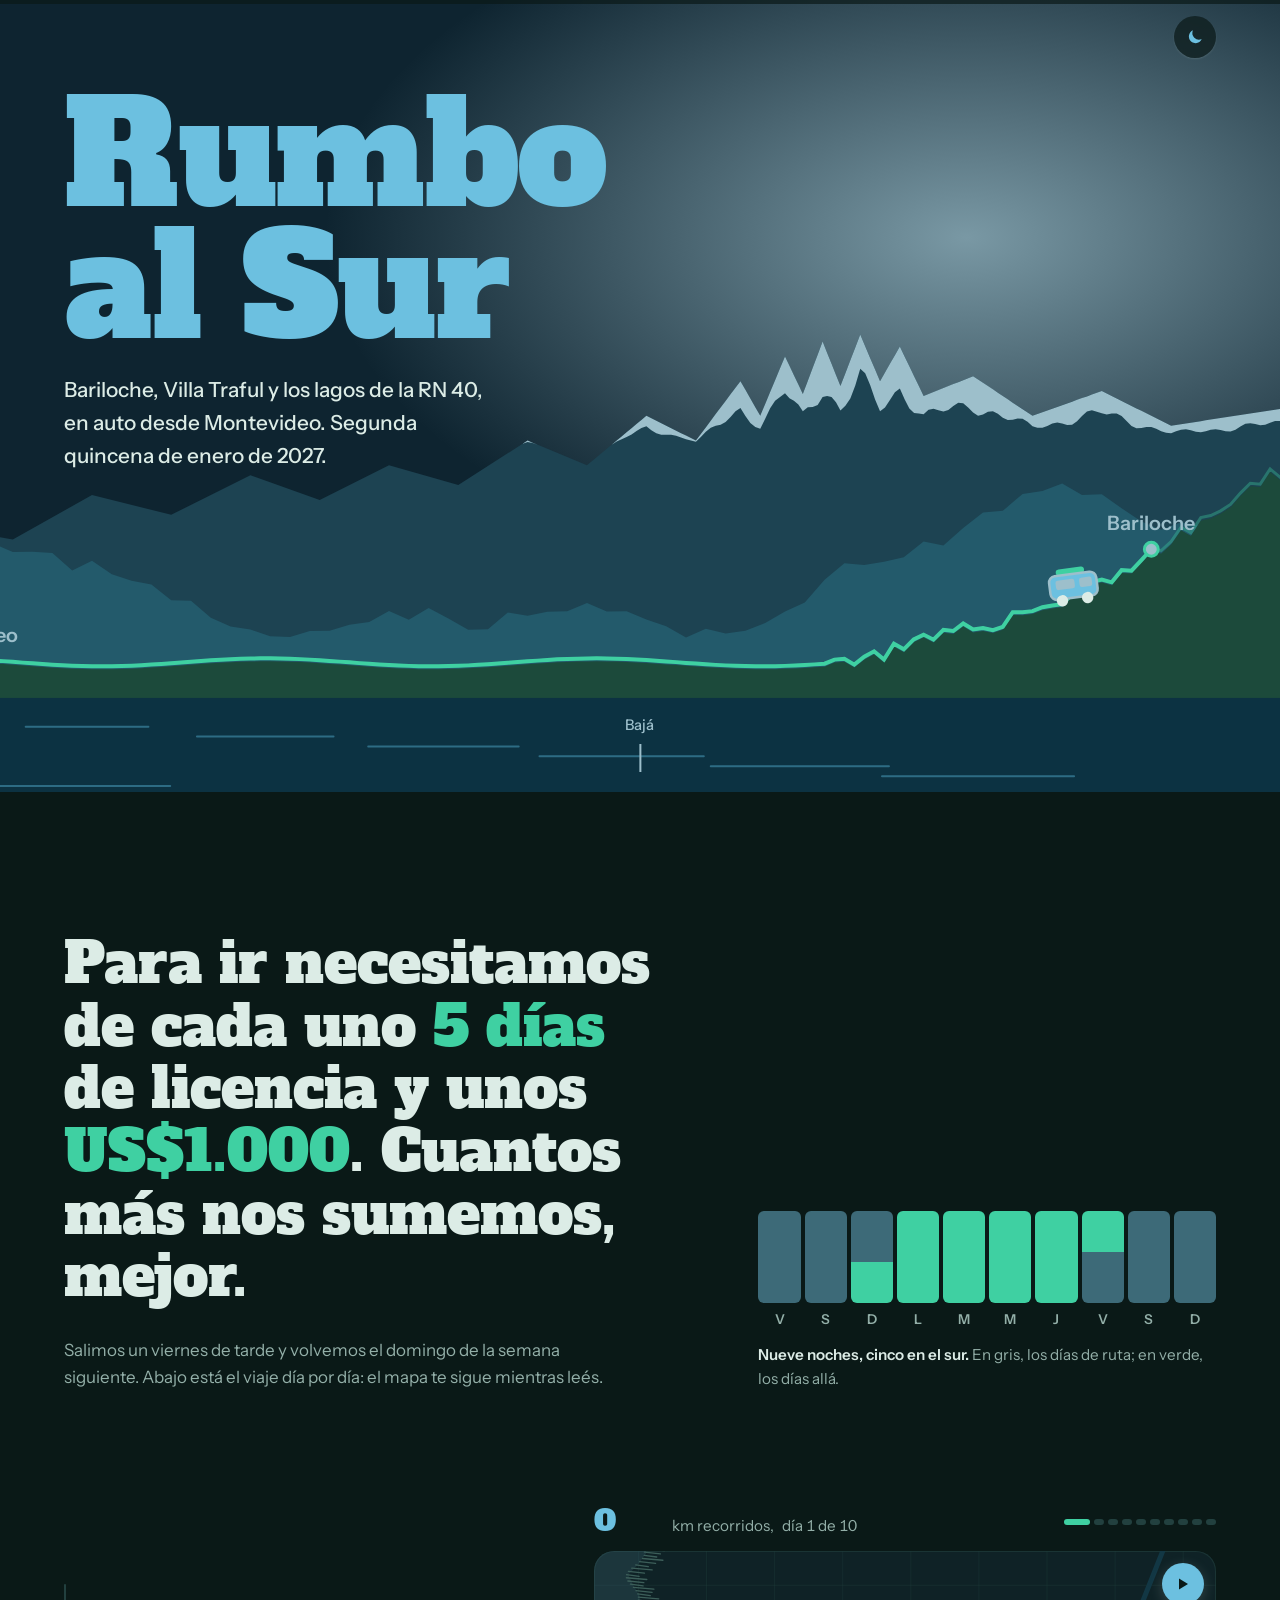
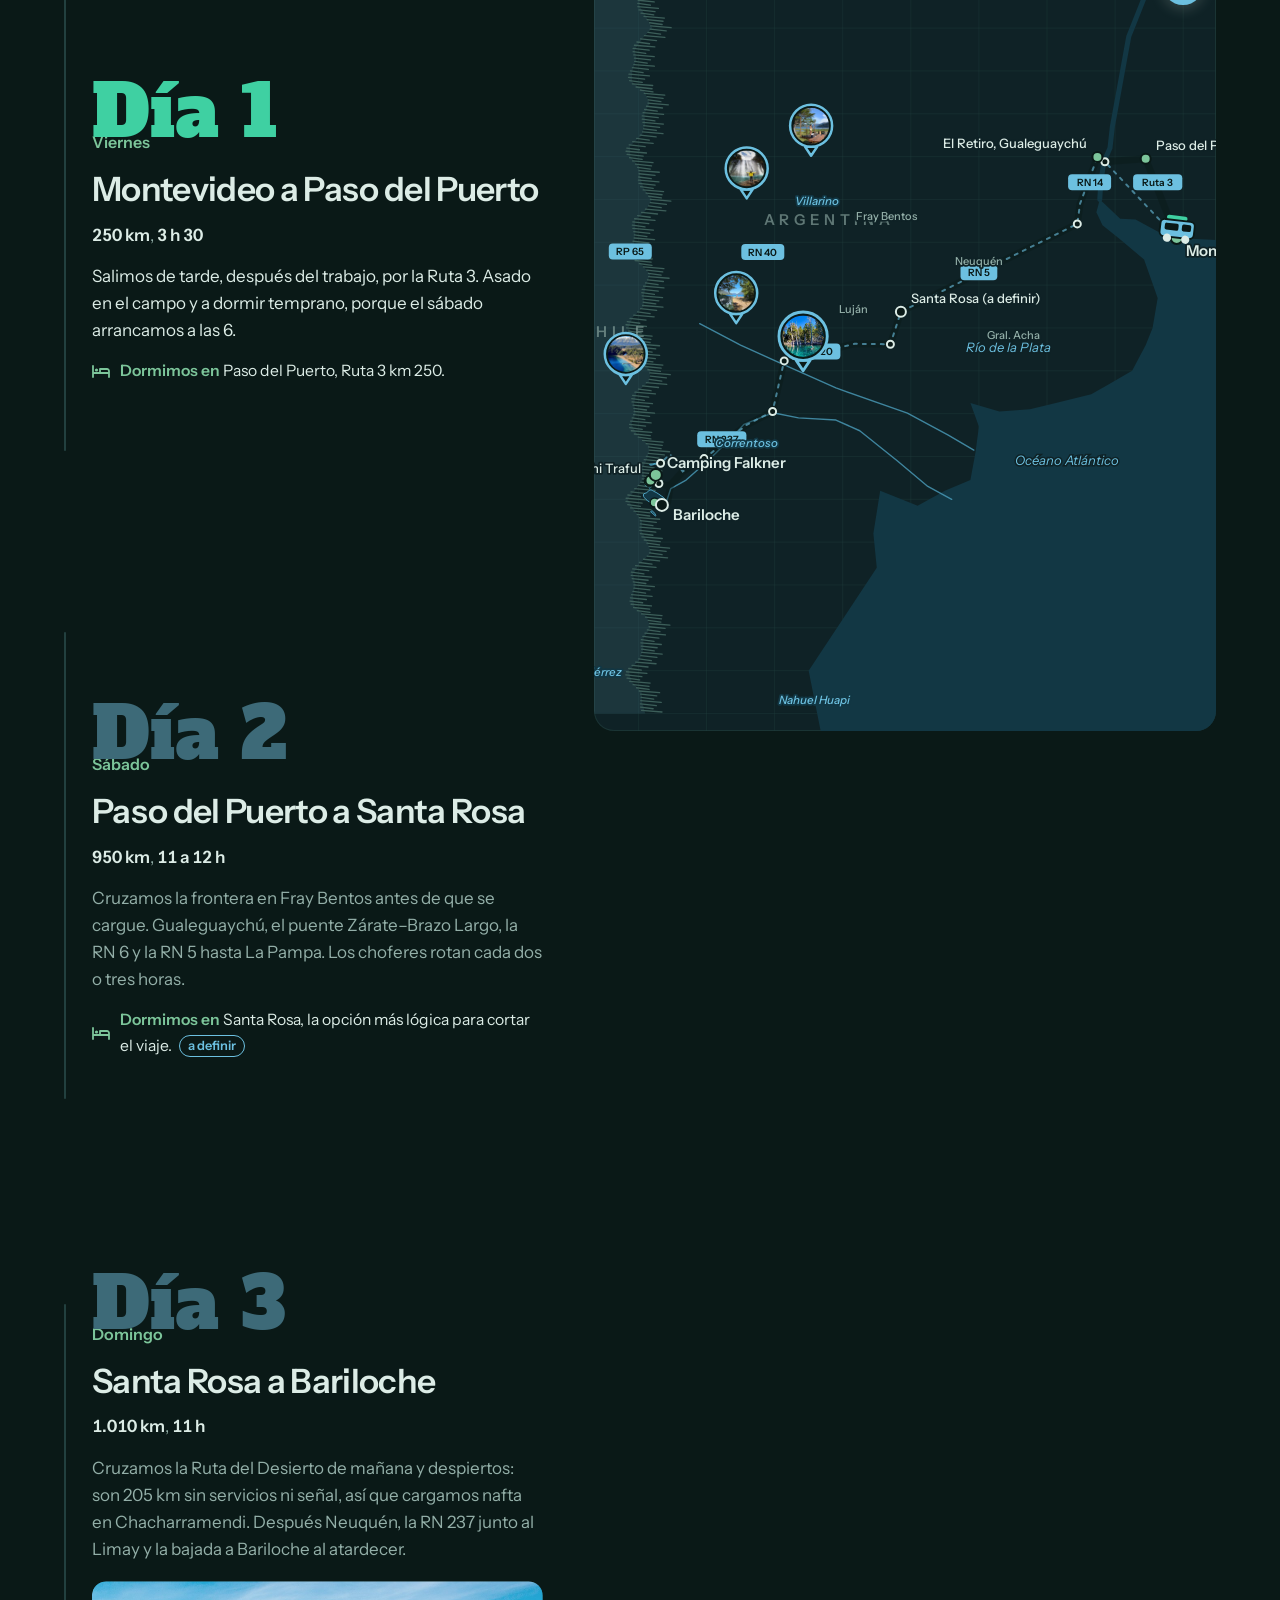
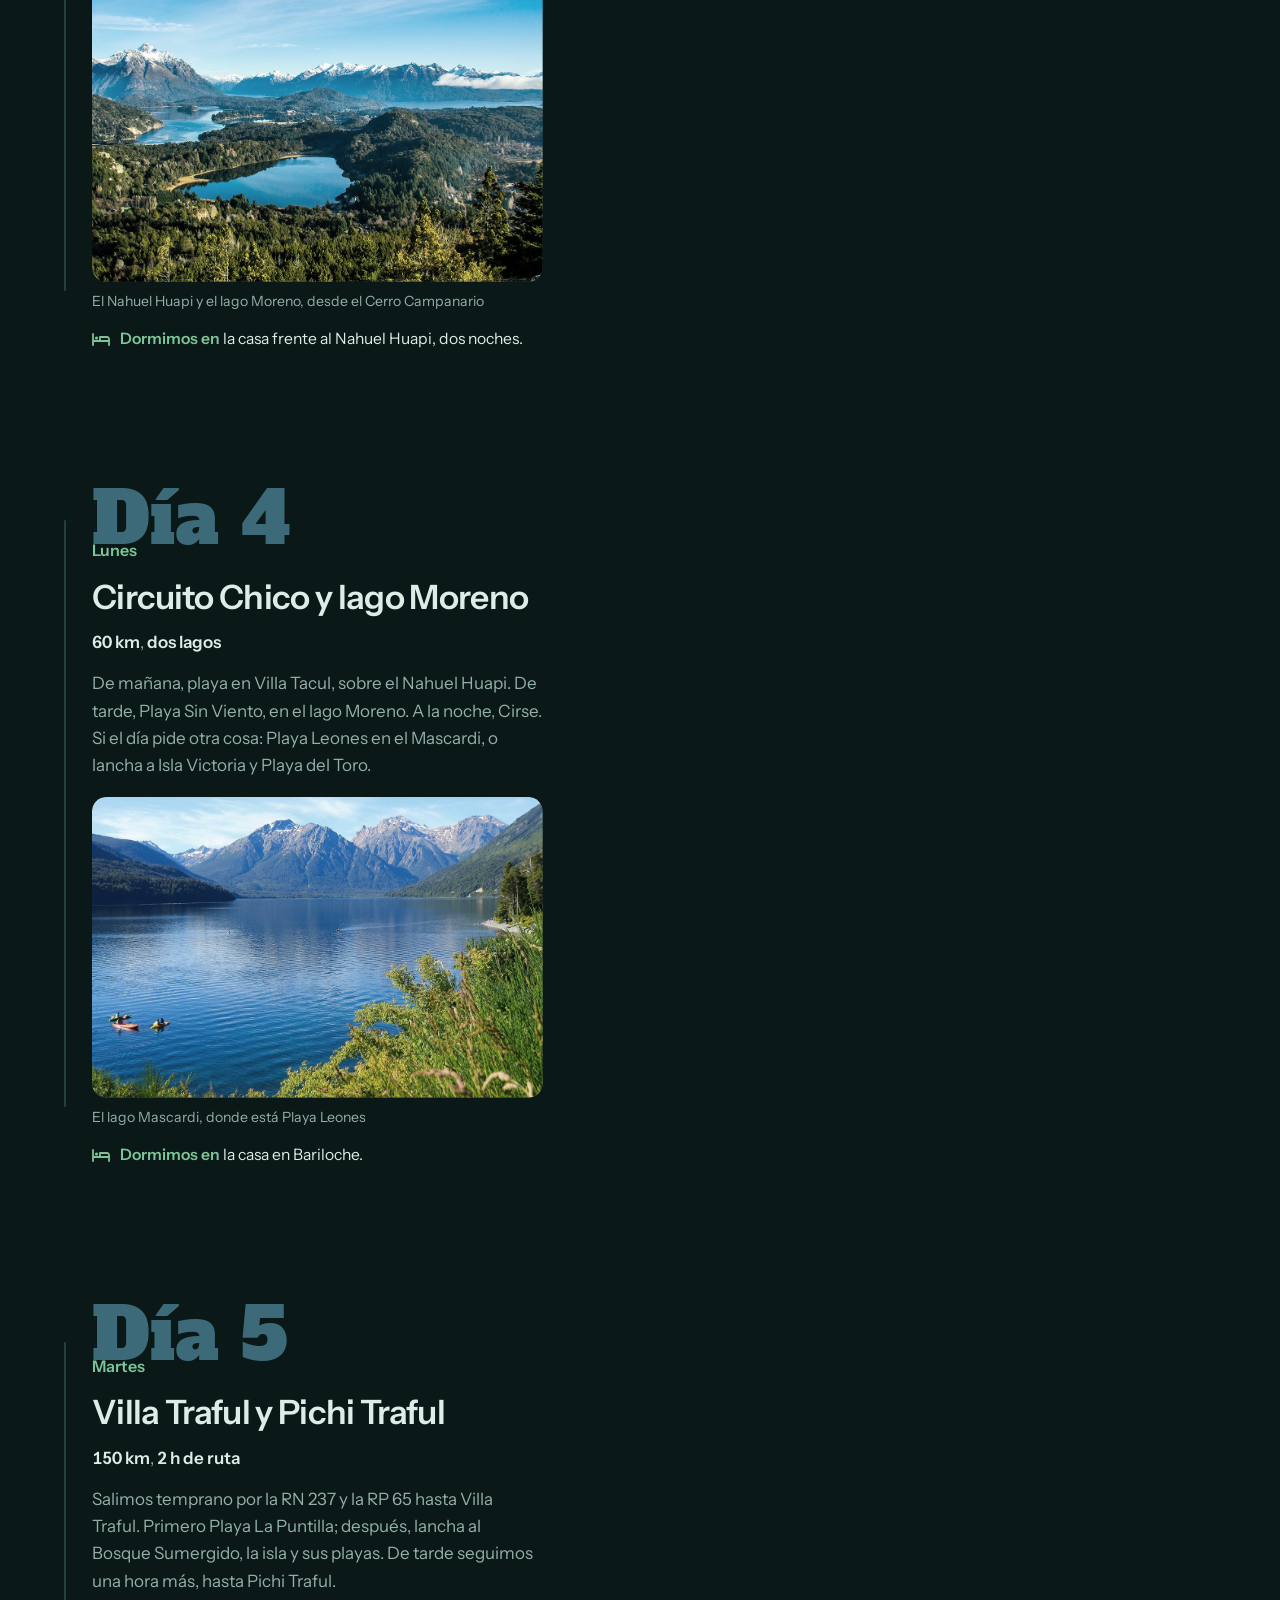
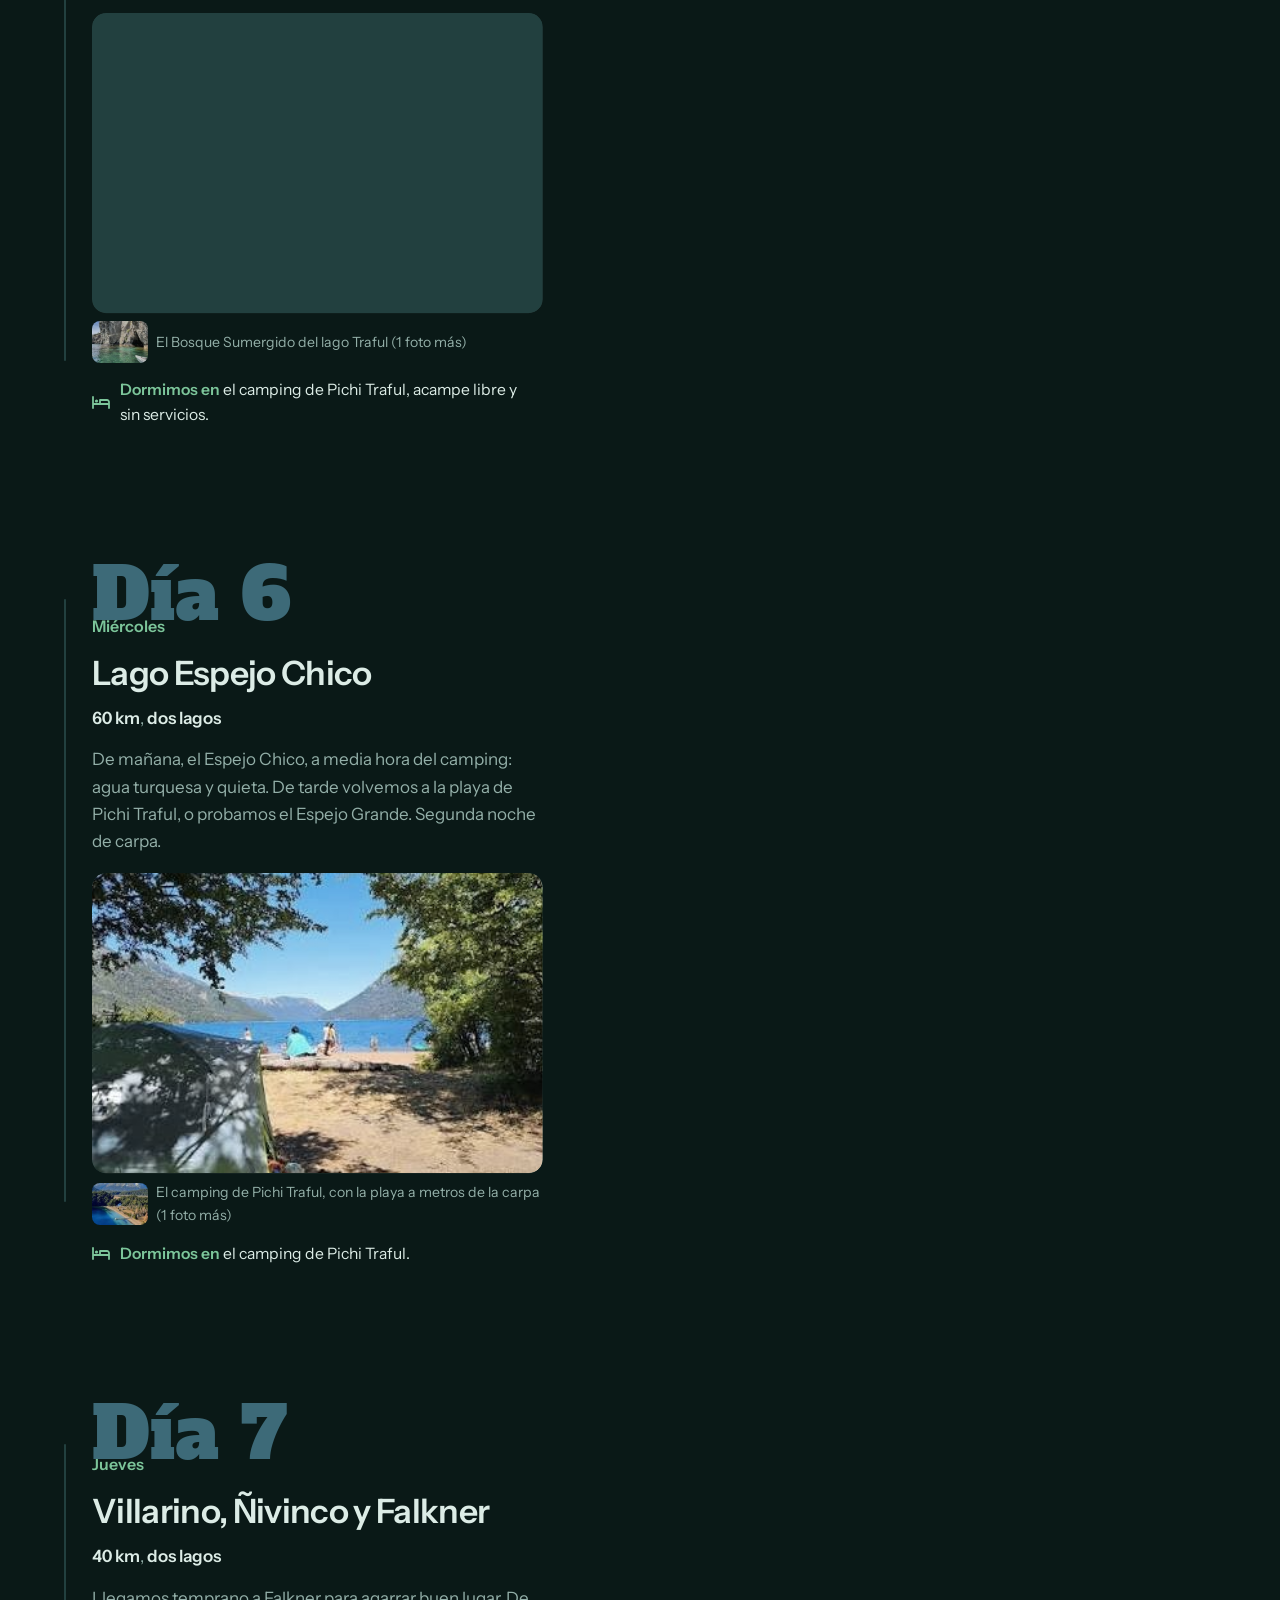
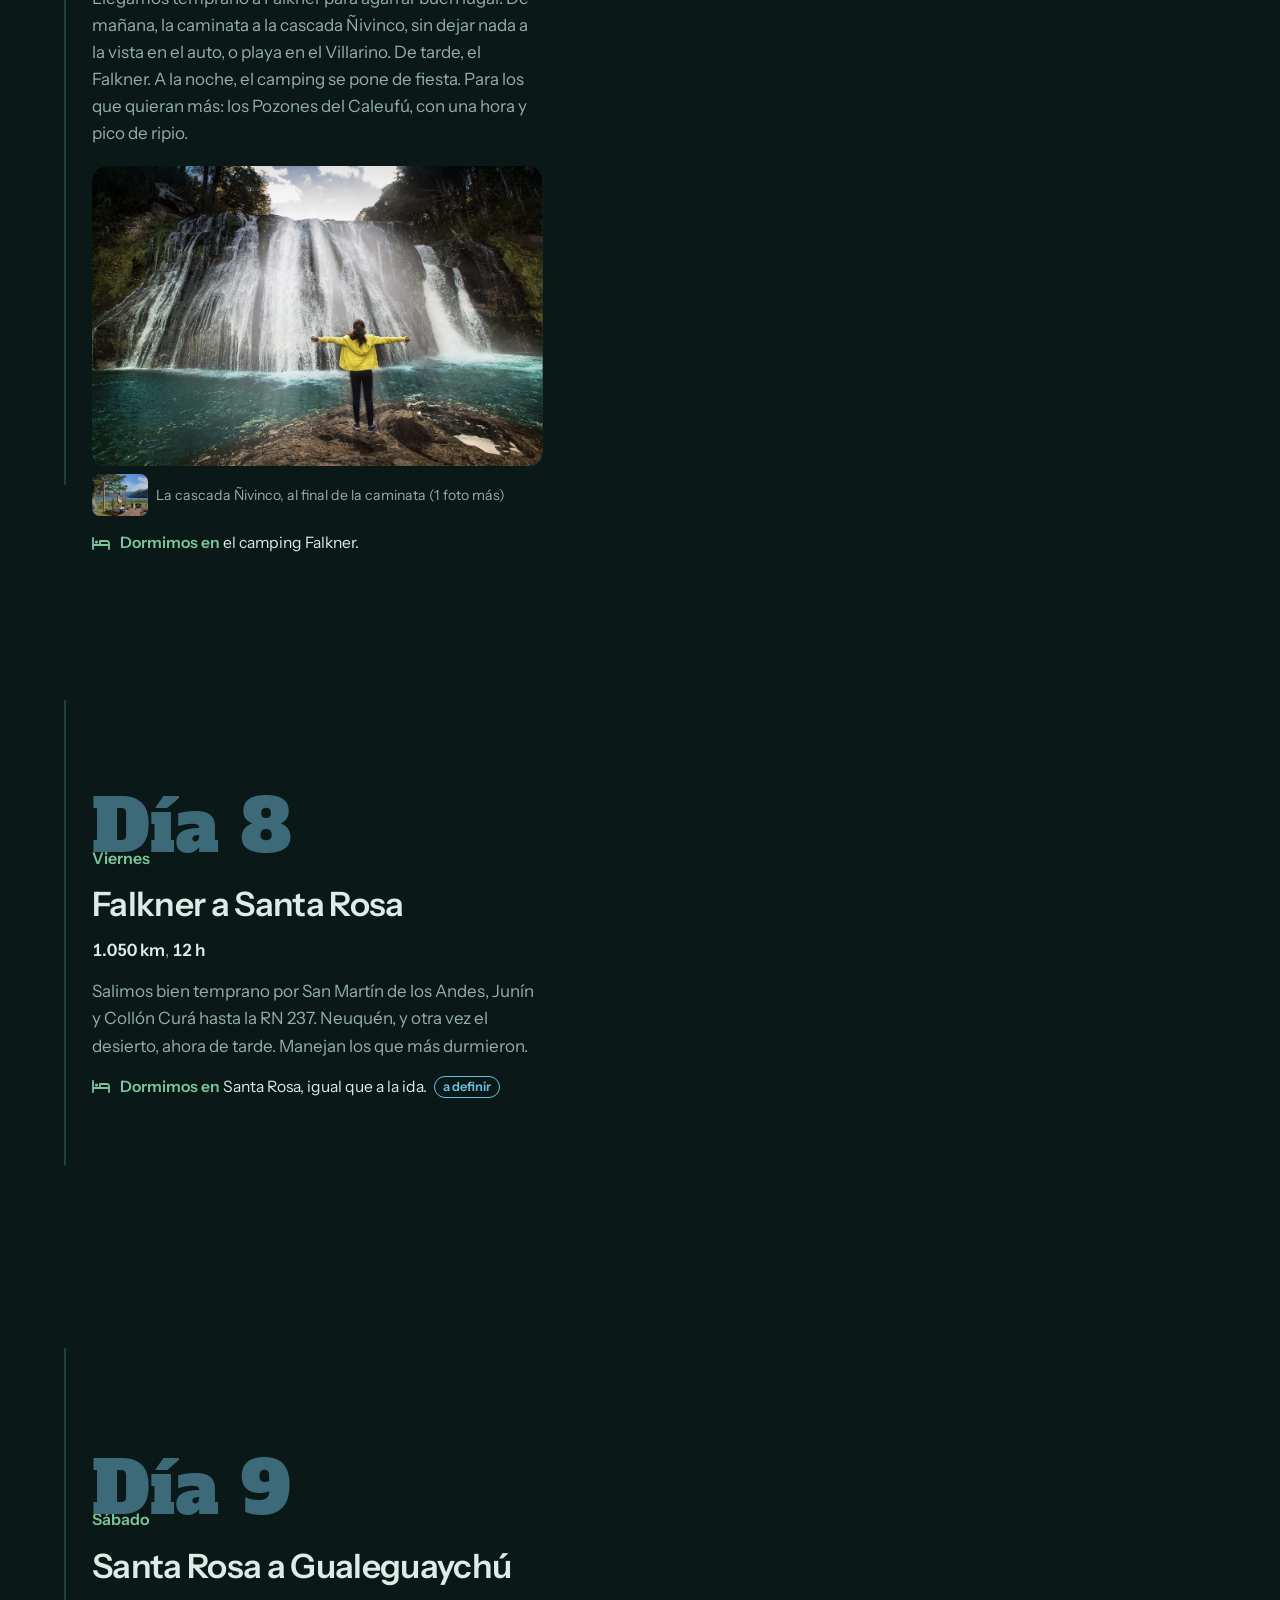
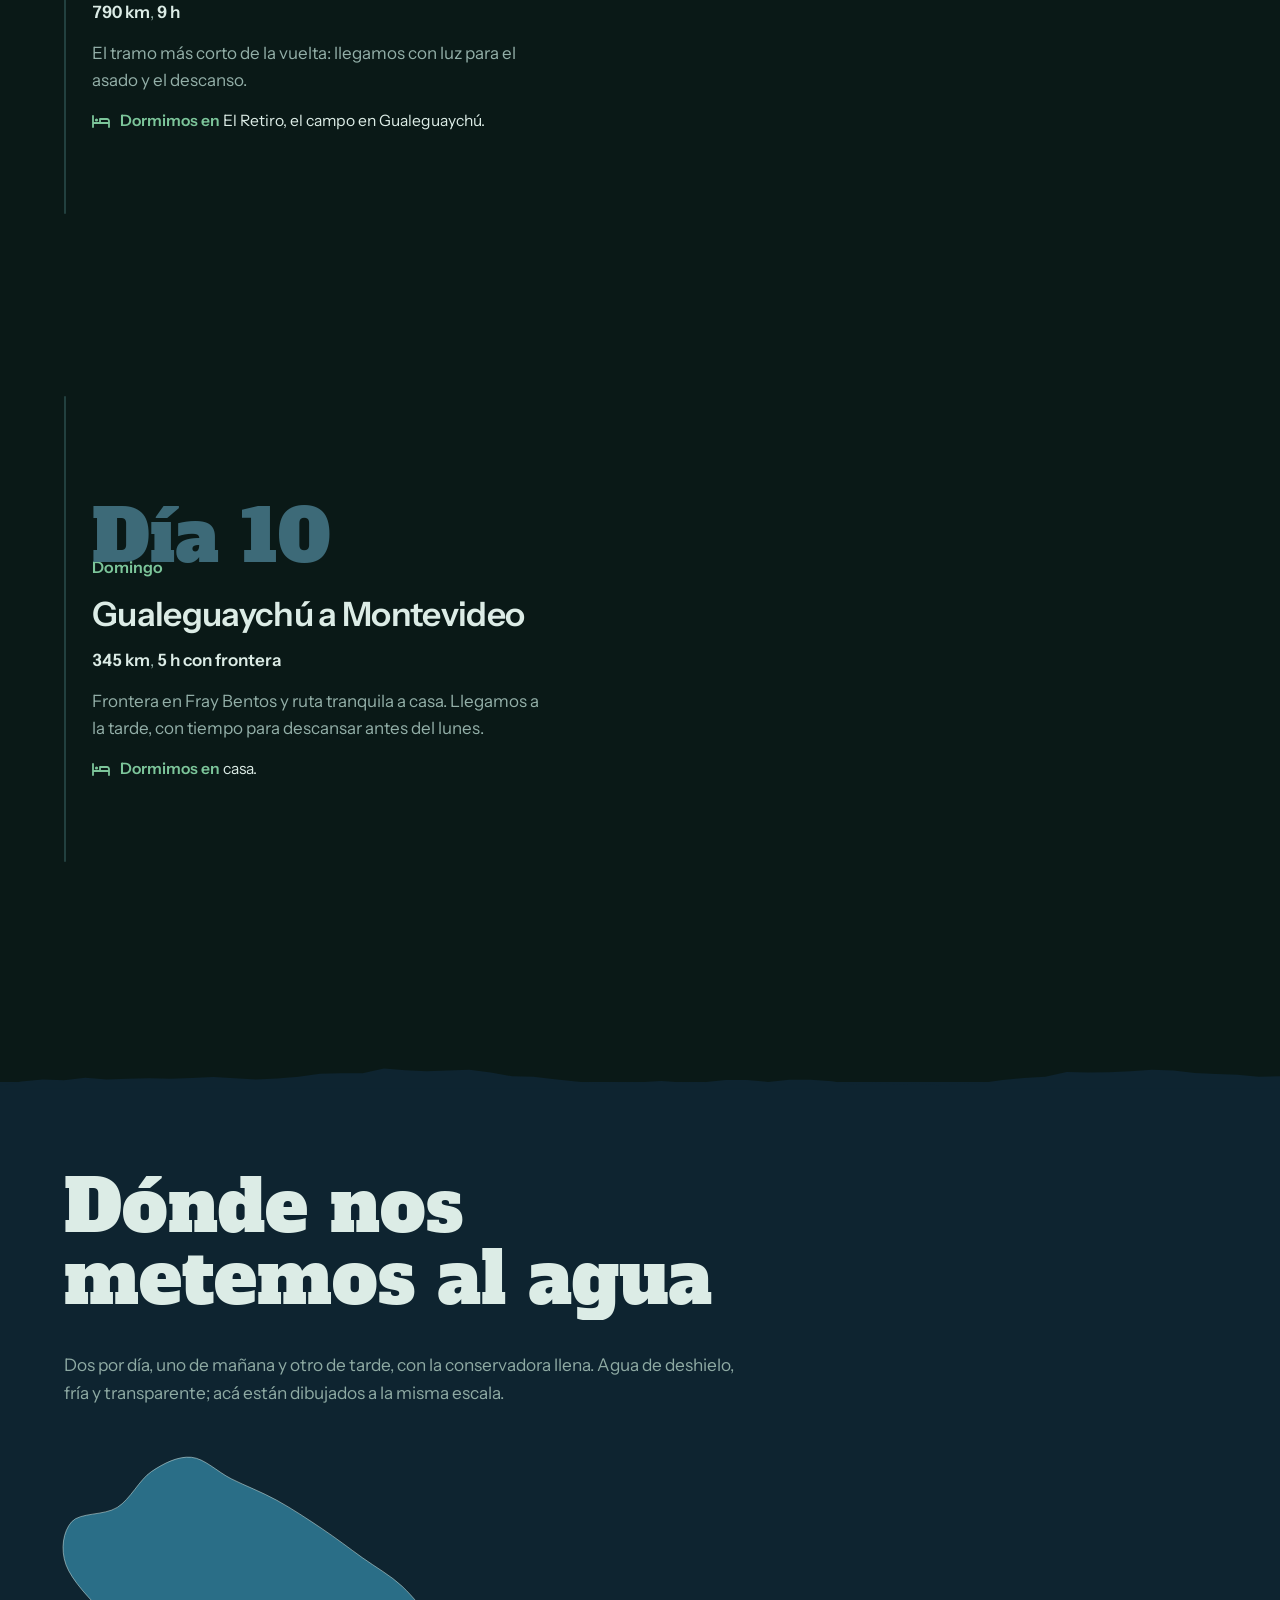
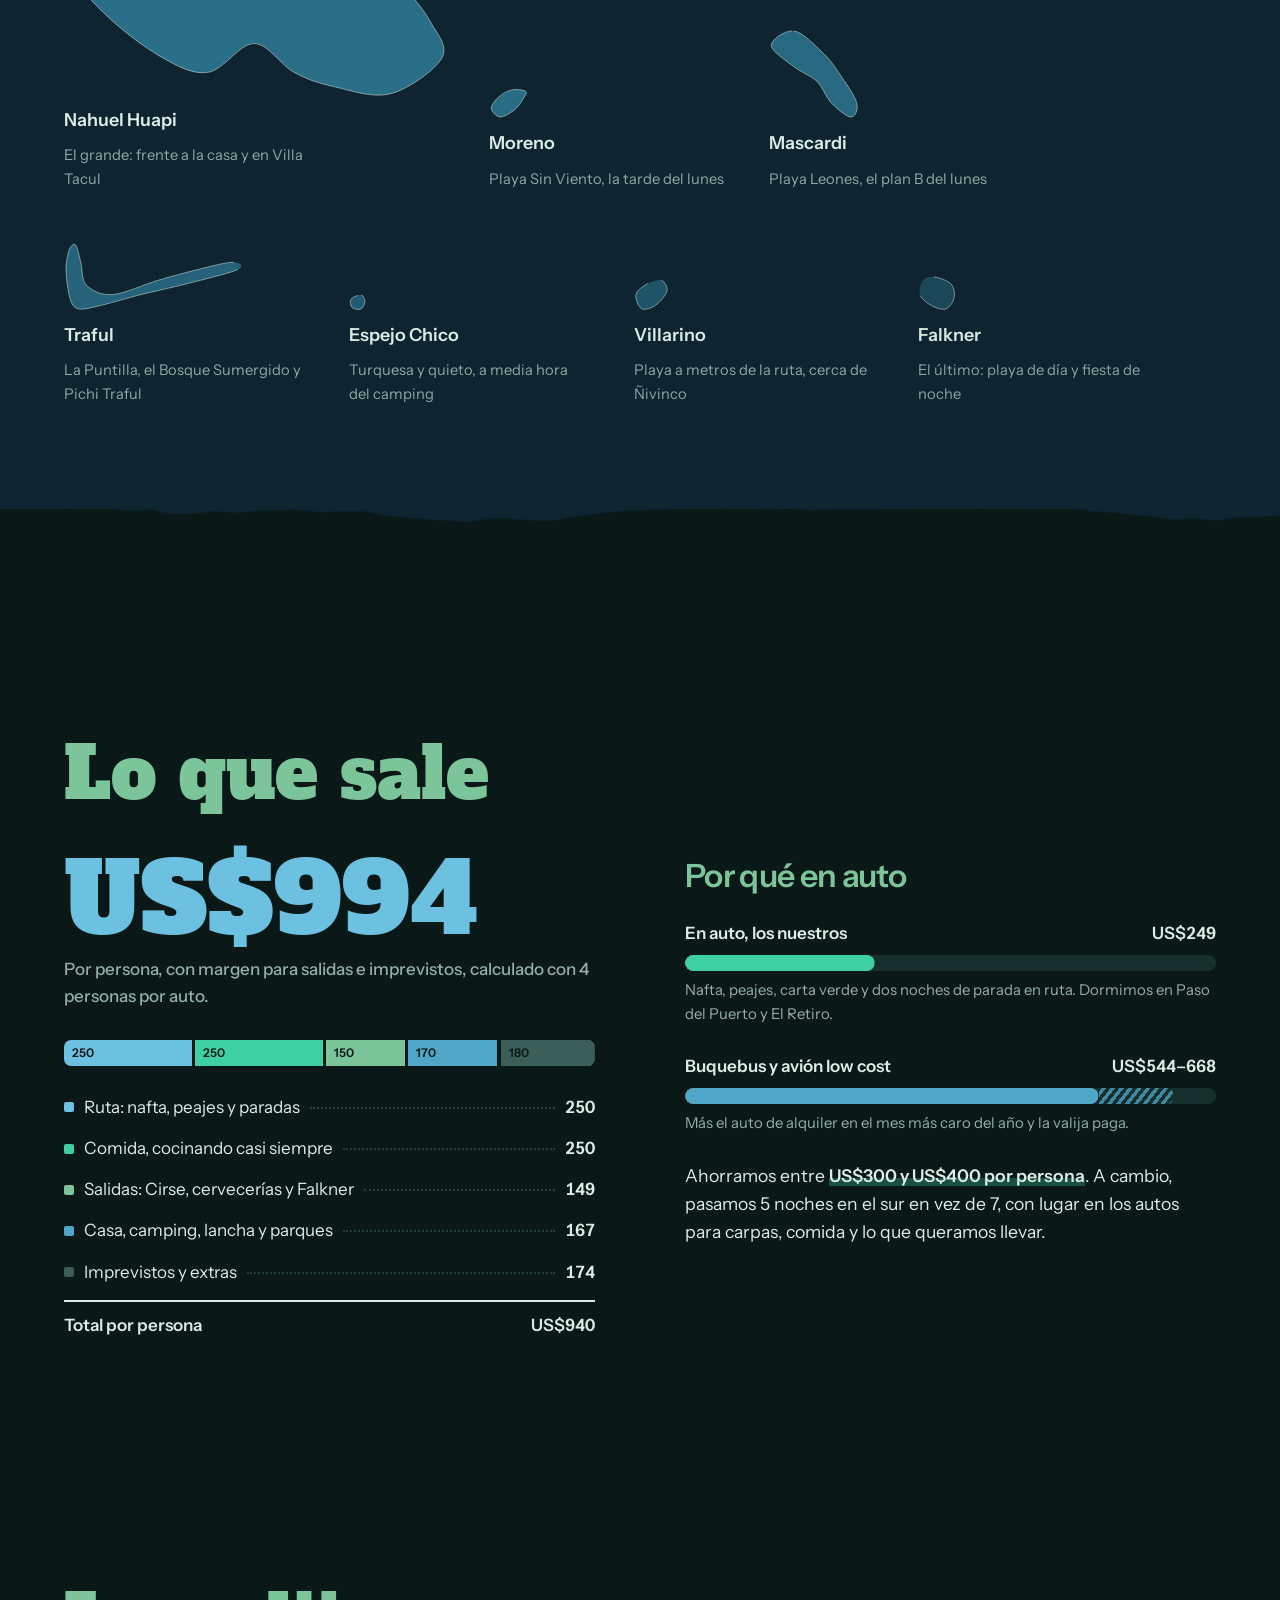
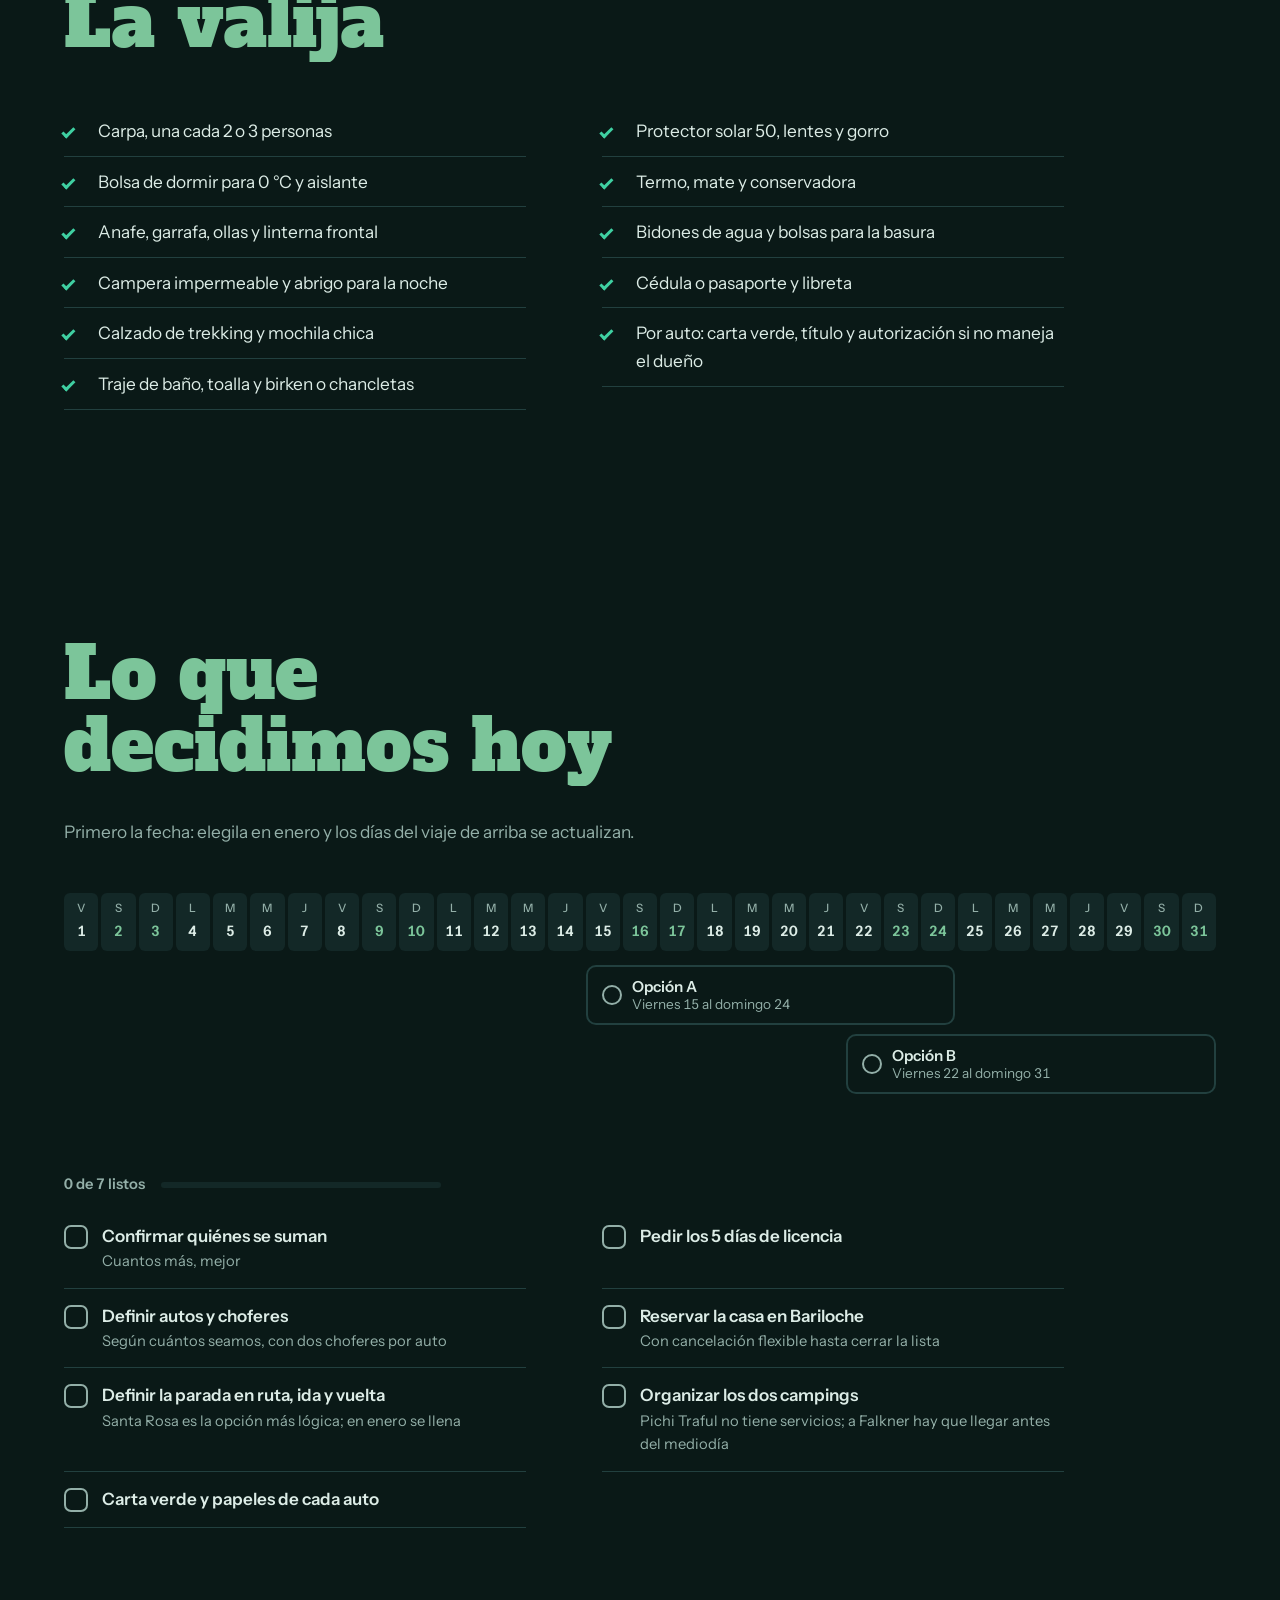
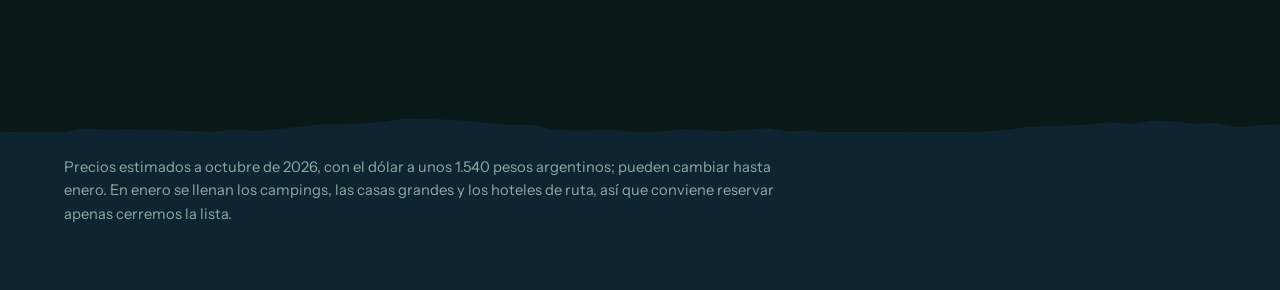
==== public/index.html @ 595ec9aa "Publicar en Cloudflare Workers: el sitio pasa a public/ con wrangler.jsonc Co-Authored-By: Claude Op" ====
<!doctype html>
<html lang="es">
<head>
<meta charset="utf-8">
<meta name="viewport" content="width=device-width, initial-scale=1, viewport-fit=cover">
<meta name="robots" content="noindex, nofollow">
<meta name="description" content="Propuesta de viaje en auto a Bariloche, Villa Traful y los lagos de la RN 40. Enero 2027.">
<meta name="theme-color" content="#0A1917">
<title>Rumbo al Sur 2027</title>
<link rel="icon" href="favicon-32.png?v=2" type="image/png" sizes="32x32">
<link rel="icon" href="favicon.svg?v=2" type="image/svg+xml">
<link rel="apple-touch-icon" href="apple-touch-icon.png?v=2">
<script>
/* Antes de pintar: marca que hay JS y aplica el tema. Oscuro por defecto; claro solo si la persona lo eligió. Si el JS principal no arranca, la intro se libera sola. */
(function(d){var r=d.documentElement;r.classList.add('js');var t='dark';try{if(localStorage.getItem('sur27-tema')==='light')t='light';}catch(e){}r.setAttribute('data-sur',t);
if(!matchMedia('(prefers-reduced-motion: reduce)').matches){r.classList.add('intro');setTimeout(function(){r.classList.remove('intro');},2500);}})(document);
</script>
<link rel="preconnect" href="https://fonts.googleapis.com">
<link rel="preconnect" href="https://fonts.gstatic.com" crossorigin>
<link rel="stylesheet" href="https://fonts.googleapis.com/css2?family=Alfa+Slab+One&family=Instrument+Sans:wght@400;500;600&display=swap">
<link rel="stylesheet" href="assets/app.css">
<script defer src="assets/app.js"></script>
</head>
<body>
<a class="skip" href="#pedido">Saltar al contenido</a>
<div class="progress" aria-hidden="true"><i id="progressBar"></i></div>

<!-- ============ ACTO 1: hero ============ -->
<header class="hero" id="top">
  <svg class="sky" viewBox="0 0 1440 800" preserveAspectRatio="xMaxYMax slice" aria-hidden="true" focusable="false"><defs><radialGradient id="glow" cx="78%" cy="30%" r="45%"><stop offset="0" stop-color="var(--snow)" stop-opacity=".75"/><stop offset="1" stop-color="var(--snow)" stop-opacity="0"/></radialGradient></defs><rect x="0" y="0" width="1440" height="800" fill="url(#glow)"/></svg>
  <svg class="lyr" viewBox="0 0 1440 800" preserveAspectRatio="xMaxYMax slice" aria-hidden="true" focusable="false" data-k=".45"><path d="M-20.0 560.0 L80.0 530.0 L160.0 545.0 L240.0 500.0 L320.0 520.0 L400.0 480.0 L470.0 505.0 L540.0 470.0 L610.0 490.0 L680.0 445.0 L740.0 470.0 L800.0 420.0 L850.0 445.0 L895.0 385.0 L915.0 420.0 L940.0 360.0 L958.0 398.0 L978.0 345.0 L996.0 390.0 L1016.0 338.0 L1036.0 385.0 L1056.0 350.0 L1080.0 400.0 L1130.0 380.0 L1190.0 420.0 L1260.0 395.0 L1330.0 430.0 L1460.0 410.0 L1460 1300 L-20 1300 Z" fill="var(--far)"/><path class="h-snow" d="M-20.0 560.0 L-15.0 558.5 L-10.0 557.0 L-5.0 555.5 L0.0 554.0 L5.0 552.5 L10.0 551.0 L15.0 549.5 L20.0 548.0 L25.0 546.5 L30.0 545.0 L35.0 543.5 L40.0 542.0 L45.0 540.5 L50.0 539.0 L55.0 537.5 L60.0 536.0 L65.0 534.5 L70.0 533.0 L75.0 531.5 L80.0 530.0 L85.0 530.9 L90.0 531.9 L95.0 532.8 L100.0 533.8 L105.0 534.7 L110.0 535.6 L115.0 536.6 L120.0 537.5 L125.0 538.4 L130.0 539.4 L135.0 540.3 L140.0 541.3 L145.0 542.2 L150.0 543.1 L155.0 544.1 L160.0 545.0 L165.0 542.2 L170.0 539.4 L175.0 536.6 L180.0 533.8 L185.0 530.9 L190.0 528.1 L195.0 525.3 L200.0 522.5 L205.0 519.7 L210.0 516.9 L215.0 514.1 L220.0 511.3 L225.0 508.4 L230.0 505.6 L235.0 502.8 L240.0 500.0 L245.0 501.3 L250.0 502.5 L255.0 503.8 L260.0 505.0 L265.0 506.3 L270.0 507.5 L275.0 508.8 L280.0 510.0 L285.0 511.3 L290.0 512.5 L295.0 513.8 L300.0 515.0 L305.0 516.3 L310.0 517.5 L315.0 518.8 L320.0 520.0 L325.0 517.5 L330.0 515.0 L335.0 512.5 L340.0 510.0 L345.0 507.5 L350.0 505.0 L355.0 502.5 L360.0 500.0 L365.0 497.5 L370.0 495.0 L375.0 492.5 L380.0 490.0 L385.0 487.5 L390.0 485.0 L395.0 482.5 L400.0 480.0 L405.0 481.8 L410.0 483.6 L415.0 485.4 L420.0 487.1 L425.0 488.9 L430.0 490.7 L435.0 492.5 L440.0 494.3 L445.0 496.1 L450.0 497.9 L455.0 499.6 L460.0 501.4 L465.0 503.2 L470.0 505.0 L475.0 502.5 L480.0 500.0 L485.0 497.5 L490.0 495.0 L495.0 492.5 L500.0 490.0 L505.0 487.5 L510.0 485.0 L515.0 482.5 L520.0 480.0 L525.0 477.5 L530.0 475.0 L535.0 472.5 L540.0 470.0 L545.0 471.4 L550.0 472.9 L555.0 474.3 L560.0 475.7 L565.0 477.1 L570.0 478.6 L575.0 480.0 L580.0 481.4 L585.0 482.9 L590.0 484.3 L595.0 485.7 L600.0 487.1 L605.0 488.6 L610.0 490.0 L615.0 486.8 L620.0 483.6 L625.0 480.4 L630.0 477.1 L635.0 473.9 L640.0 470.7 L645.0 467.5 L650.0 464.3 L655.0 461.1 L660.0 457.9 L665.0 454.6 L670.0 451.4 L675.0 448.2 L680.0 445.0 L685.0 447.1 L690.0 449.2 L695.0 451.3 L700.0 453.3 L705.0 455.4 L710.0 457.5 L715.0 459.6 L720.0 461.7 L725.0 463.8 L730.0 465.8 L735.0 467.9 L740.0 470.0 L745.0 465.8 L750.0 461.7 L755.0 457.5 L760.0 453.3 L765.0 449.2 L770.0 445.0 L775.0 440.8 L780.0 436.7 L785.0 432.5 L790.0 428.3 L795.0 424.2 L800.0 420.0 L805.0 422.5 L810.0 425.0 L815.0 427.5 L820.0 430.0 L825.0 432.5 L830.0 435.0 L835.0 437.5 L840.0 440.0 L845.0 442.5 L850.0 445.0 L855.0 438.3 L860.0 431.7 L865.0 425.0 L870.0 418.3 L875.0 411.7 L880.0 405.0 L885.0 398.3 L890.0 391.7 L895.0 385.0 L900.0 393.8 L905.0 402.5 L910.0 411.3 L915.0 420.0 L920.0 408.0 L925.0 396.0 L930.0 384.0 L935.0 372.0 L940.0 360.0 L944.5 369.5 L949.0 379.0 L953.5 388.5 L958.0 398.0 L963.0 384.8 L968.0 371.5 L973.0 358.3 L978.0 345.0 L982.5 356.3 L987.0 367.5 L991.5 378.8 L996.0 390.0 L1001.0 377.0 L1006.0 364.0 L1011.0 351.0 L1016.0 338.0 L1021.0 349.8 L1026.0 361.5 L1031.0 373.3 L1036.0 385.0 L1041.0 376.3 L1046.0 367.5 L1051.0 358.8 L1056.0 350.0 L1060.8 360.0 L1065.6 370.0 L1070.4 380.0 L1075.2 390.0 L1080.0 400.0 L1085.0 398.0 L1090.0 396.0 L1095.0 394.0 L1100.0 392.0 L1105.0 390.0 L1110.0 388.0 L1115.0 386.0 L1120.0 384.0 L1125.0 382.0 L1130.0 380.0 L1135.0 383.3 L1140.0 386.7 L1145.0 390.0 L1150.0 393.3 L1155.0 396.7 L1160.0 400.0 L1165.0 403.3 L1170.0 406.7 L1175.0 410.0 L1180.0 413.3 L1185.0 416.7 L1190.0 420.0 L1195.0 418.2 L1200.0 416.4 L1205.0 414.6 L1210.0 412.9 L1215.0 411.1 L1220.0 409.3 L1225.0 407.5 L1230.0 405.7 L1235.0 403.9 L1240.0 402.1 L1245.0 400.4 L1250.0 398.6 L1255.0 396.8 L1260.0 395.0 L1265.0 397.5 L1270.0 400.0 L1275.0 402.5 L1280.0 405.0 L1285.0 407.5 L1290.0 410.0 L1295.0 412.5 L1300.0 415.0 L1305.0 417.5 L1310.0 420.0 L1315.0 422.5 L1320.0 425.0 L1325.0 427.5 L1330.0 430.0 L1335.0 429.2 L1340.0 428.5 L1345.0 427.7 L1350.0 426.9 L1355.0 426.2 L1360.0 425.4 L1365.0 424.6 L1370.0 423.8 L1375.0 423.1 L1380.0 422.3 L1385.0 421.5 L1390.0 420.8 L1395.0 420.0 L1400.0 419.2 L1405.0 418.5 L1410.0 417.7 L1415.0 416.9 L1420.0 416.2 L1425.0 415.4 L1430.0 414.6 L1435.0 413.8 L1440.0 413.1 L1445.0 412.3 L1450.0 411.5 L1455.0 410.8 L1460.0 410.0 L1460.0 430.3 L1455.0 431.9 L1450.0 430.6 L1445.0 427.6 L1440.0 425.2 L1435.0 425.2 L1430.0 427.1 L1425.0 429.0 L1420.0 429.5 L1415.0 428.4 L1410.0 427.4 L1405.0 428.1 L1400.0 430.9 L1395.0 434.1 L1390.0 435.9 L1385.0 435.7 L1380.0 434.3 L1375.0 433.5 L1370.0 434.1 L1365.0 435.5 L1360.0 436.5 L1355.0 436.1 L1350.0 434.7 L1345.0 433.6 L1340.0 434.0 L1335.0 435.7 L1330.0 437.7 L1325.0 437.2 L1320.0 435.5 L1315.0 433.0 L1310.0 431.3 L1305.0 431.3 L1300.0 432.4 L1295.0 432.6 L1290.0 430.2 L1285.0 425.3 L1280.0 420.3 L1275.0 417.6 L1270.0 417.8 L1265.0 418.6 L1260.0 417.3 L1255.0 415.9 L1250.0 414.4 L1245.0 415.7 L1240.0 420.2 L1235.0 425.6 L1230.0 429.1 L1225.0 429.3 L1220.0 427.7 L1215.0 426.7 L1210.0 427.7 L1205.0 430.2 L1200.0 432.0 L1195.0 432.0 L1190.0 430.6 L1185.0 426.0 L1180.0 423.0 L1175.0 422.7 L1170.0 424.0 L1165.0 424.3 L1160.0 421.9 L1155.0 418.0 L1150.0 415.3 L1145.0 415.9 L1140.0 418.7 L1135.0 420.0 L1130.0 416.6 L1125.0 411.7 L1120.0 407.2 L1115.0 406.7 L1110.0 410.0 L1105.0 414.1 L1100.0 415.6 L1095.0 414.4 L1090.0 412.8 L1085.0 413.9 L1080.0 418.4 L1075.2 417.8 L1070.4 417.1 L1065.6 412.6 L1060.8 403.3 L1056.0 392.4 L1051.0 396.1 L1046.0 404.0 L1041.0 411.6 L1036.0 415.3 L1031.0 403.6 L1026.0 388.9 L1021.0 376.9 L1016.0 372.4 L1011.0 389.3 L1006.0 402.6 L1001.0 409.9 L996.0 414.6 L991.5 406.3 L987.0 401.0 L982.5 400.0 L978.0 400.9 L973.0 409.2 L968.0 411.0 L963.0 411.4 L958.0 415.4 L953.5 408.6 L949.0 404.8 L944.5 402.2 L940.0 397.3 L935.0 401.0 L930.0 404.8 L925.0 412.3 L920.0 422.9 L915.0 433.2 L910.0 431.2 L905.0 427.3 L900.0 420.1 L895.0 412.0 L890.0 415.4 L885.0 421.2 L880.0 426.3 L875.0 429.0 L870.0 430.1 L865.0 432.1 L860.0 436.2 L855.0 441.4 L850.0 446.2 L845.0 445.0 L840.0 443.7 L835.0 441.9 L830.0 440.2 L825.0 439.2 L820.0 439.2 L815.0 439.1 L810.0 437.7 L805.0 434.5 L800.0 430.6 L795.0 432.2 L790.0 435.4 L785.0 438.9 L780.0 441.5 L775.0 443.6 L770.0 446.0 L765.0 449.2 L760.0 453.3 L755.0 457.5 L750.0 461.7 L745.0 465.8 L740.0 470.0 L735.0 467.9 L730.0 465.8 L725.0 463.8 L720.0 461.7 L715.0 459.6 L710.0 457.5 L705.0 455.4 L700.0 453.3 L695.0 451.3 L690.0 449.2 L685.0 447.5 L680.0 446.4 L675.0 448.2 L670.0 451.4 L665.0 454.6 L660.0 457.9 L655.0 461.1 L650.0 464.3 L645.0 467.5 L640.0 470.7 L635.0 473.9 L630.0 477.1 L625.0 480.4 L620.0 483.6 L615.0 486.8 L610.0 490.0 L605.0 488.6 L600.0 487.1 L595.0 485.7 L590.0 484.3 L585.0 482.9 L580.0 481.4 L575.0 480.0 L570.0 478.6 L565.0 477.1 L560.0 475.7 L555.0 474.3 L550.0 472.9 L545.0 471.4 L540.0 470.0 L535.0 472.5 L530.0 475.0 L525.0 477.5 L520.0 480.0 L515.0 482.5 L510.0 485.0 L505.0 487.5 L500.0 490.0 L495.0 492.5 L490.0 495.0 L485.0 497.5 L480.0 500.0 L475.0 502.5 L470.0 505.0 L465.0 503.2 L460.0 501.4 L455.0 499.6 L450.0 497.9 L445.0 496.1 L440.0 494.3 L435.0 492.5 L430.0 490.7 L425.0 488.9 L420.0 487.1 L415.0 485.4 L410.0 483.6 L405.0 481.8 L400.0 480.0 L395.0 482.5 L390.0 485.0 L385.0 487.5 L380.0 490.0 L375.0 492.5 L370.0 495.0 L365.0 497.5 L360.0 500.0 L355.0 502.5 L350.0 505.0 L345.0 507.5 L340.0 510.0 L335.0 512.5 L330.0 515.0 L325.0 517.5 L320.0 520.0 L315.0 518.8 L310.0 517.5 L305.0 516.3 L300.0 515.0 L295.0 513.8 L290.0 512.5 L285.0 511.3 L280.0 510.0 L275.0 508.8 L270.0 507.5 L265.0 506.3 L260.0 505.0 L255.0 503.8 L250.0 502.5 L245.0 501.3 L240.0 500.0 L235.0 502.8 L230.0 505.6 L225.0 508.4 L220.0 511.3 L215.0 514.1 L210.0 516.9 L205.0 519.7 L200.0 522.5 L195.0 525.3 L190.0 528.1 L185.0 530.9 L180.0 533.8 L175.0 536.6 L170.0 539.4 L165.0 542.2 L160.0 545.0 L155.0 544.1 L150.0 543.1 L145.0 542.2 L140.0 541.3 L135.0 540.3 L130.0 539.4 L125.0 538.4 L120.0 537.5 L115.0 536.6 L110.0 535.6 L105.0 534.7 L100.0 533.8 L95.0 532.8 L90.0 531.9 L85.0 530.9 L80.0 530.0 L75.0 531.5 L70.0 533.0 L65.0 534.5 L60.0 536.0 L55.0 537.5 L50.0 539.0 L45.0 540.5 L40.0 542.0 L35.0 543.5 L30.0 545.0 L25.0 546.5 L20.0 548.0 L15.0 549.5 L10.0 551.0 L5.0 552.5 L0.0 554.0 L-5.0 555.5 L-10.0 557.0 L-15.0 558.5 L-20.0 560.0 Z" fill="var(--snow)"/></svg>
  <svg class="lyr" viewBox="0 0 1440 800" preserveAspectRatio="xMaxYMax slice" aria-hidden="true" focusable="false" data-k=".3"><path d="M-20.0 583.6 L0.0 571.4 L20.0 553.8 L40.0 541.7 L60.0 541.6 L80.0 544.3 L100.0 546.2 L120.0 542.2 L140.0 548.8 L160.0 557.7 L180.0 557.2 L200.0 558.7 L220.0 576.2 L240.0 566.3 L260.0 580.0 L280.0 586.6 L300.0 590.5 L320.0 606.2 L340.0 606.9 L360.0 624.1 L380.0 632.9 L400.0 635.9 L420.0 642.6 L440.0 643.4 L460.0 637.3 L480.0 637.1 L500.0 631.1 L520.0 628.2 L540.0 617.1 L560.0 626.0 L580.0 614.2 L600.0 624.8 L620.0 636.0 L640.0 635.5 L660.0 618.7 L680.0 622.0 L700.0 617.9 L720.0 617.3 L740.0 609.0 L760.0 617.8 L780.0 617.5 L800.0 625.8 L820.0 632.7 L840.0 643.9 L860.0 635.1 L880.0 639.8 L900.0 637.2 L920.0 629.4 L940.0 617.7 L960.0 608.5 L980.0 585.6 L1000.0 569.0 L1020.0 570.6 L1040.0 567.3 L1060.0 563.0 L1080.0 546.9 L1100.0 550.9 L1120.0 533.3 L1140.0 517.7 L1160.0 516.0 L1180.0 498.9 L1200.0 495.9 L1220.0 488.4 L1240.0 500.0 L1260.0 499.3 L1280.0 513.5 L1300.0 526.7 L1320.0 535.0 L1340.0 527.4 L1360.0 531.2 L1380.0 533.7 L1400.0 525.3 L1420.0 530.7 L1440.0 535.0 L1460.0 531.7 L1460 1300 L-20 1300 Z" fill="var(--mid)"/></svg>
  <svg class="lyr" viewBox="0 0 1440 800" preserveAspectRatio="xMaxYMax slice" aria-hidden="true" focusable="false" data-k=".15"><path d="M-20.0 673.5 L-10.0 672.8 L0.0 672.0 L10.0 671.2 L20.0 670.5 L30.0 669.9 L40.0 669.3 L50.0 668.8 L60.0 668.4 L70.0 668.1 L80.0 668.0 L90.0 668.0 L100.0 668.2 L110.0 668.5 L120.0 668.9 L130.0 669.5 L140.0 670.1 L150.0 670.8 L160.0 671.5 L170.0 672.3 L180.0 673.0 L190.0 673.7 L200.0 674.4 L210.0 674.9 L220.0 675.4 L230.0 675.7 L240.0 675.9 L250.0 676.0 L260.0 675.9 L270.0 675.7 L280.0 675.4 L290.0 674.9 L300.0 674.3 L310.0 673.7 L320.0 673.0 L330.0 672.2 L340.0 671.5 L350.0 670.7 L360.0 670.0 L370.0 669.4 L380.0 668.9 L390.0 668.5 L400.0 668.2 L410.0 668.0 L420.0 668.0 L430.0 668.1 L440.0 668.4 L450.0 668.8 L460.0 669.3 L470.0 669.9 L480.0 670.6 L490.0 671.3 L500.0 672.0 L510.0 672.8 L520.0 673.5 L530.0 674.2 L540.0 674.8 L550.0 675.3 L560.0 675.6 L570.0 675.9 L580.0 676.0 L590.0 676.0 L600.0 675.8 L610.0 675.5 L620.0 675.1 L630.0 674.5 L640.0 673.9 L650.0 673.2 L660.0 672.5 L670.0 671.7 L680.0 671.0 L690.0 670.3 L700.0 669.6 L710.0 669.0 L720.0 668.6 L730.0 668.3 L740.0 668.1 L750.0 668.0 L760.0 668.1 L770.0 668.3 L780.0 668.7 L790.0 669.1 L800.0 669.7 L810.0 670.4 L820.0 671.1 L830.0 671.8 L840.0 672.6 L850.0 673.3 L860.0 674.0 L870.0 674.6 L880.0 675.1 L890.0 675.5 L900.0 675.8 L910.0 676.0 L920.0 676.0 L930.0 675.9 L940.0 675.6 L950.0 675.2 L960.0 674.7 L970.0 674.1 L980.0 673.4 L990.0 669.3 L1000.0 668.4 L1010.0 674.3 L1020.0 666.4 L1030.0 660.9 L1040.0 669.3 L1050.0 653.2 L1060.0 658.9 L1070.0 648.8 L1080.0 644.0 L1090.0 649.1 L1100.0 639.2 L1110.0 640.4 L1120.0 632.8 L1130.0 638.9 L1140.0 637.3 L1150.0 639.5 L1160.0 636.1 L1170.0 621.3 L1180.0 621.4 L1190.0 620.3 L1200.0 616.4 L1210.0 614.6 L1220.0 613.2 L1230.0 603.3 L1240.0 602.0 L1250.0 590.8 L1260.0 588.4 L1270.0 591.2 L1280.0 578.9 L1290.0 579.4 L1300.0 568.7 L1310.0 557.8 L1320.0 559.1 L1330.0 550.0 L1340.0 535.5 L1350.0 541.2 L1360.0 525.9 L1370.0 523.7 L1380.0 519.0 L1390.0 512.5 L1400.0 501.1 L1410.0 491.2 L1420.0 492.0 L1430.0 476.7 L1440.0 484.9 L1450.0 475.1 L1460.0 472.8 L1460 1300 L-20 1300 Z" fill="var(--near)"/><path class="h-route-base" d="M-20.0 670.5 L-10.0 669.8 L0.0 669.0 L10.0 668.2 L20.0 667.5 L30.0 666.9 L40.0 666.3 L50.0 665.8 L60.0 665.4 L70.0 665.1 L80.0 665.0 L90.0 665.0 L100.0 665.2 L110.0 665.5 L120.0 665.9 L130.0 666.5 L140.0 667.1 L150.0 667.8 L160.0 668.5 L170.0 669.3 L180.0 670.0 L190.0 670.7 L200.0 671.4 L210.0 671.9 L220.0 672.4 L230.0 672.7 L240.0 672.9 L250.0 673.0 L260.0 672.9 L270.0 672.7 L280.0 672.4 L290.0 671.9 L300.0 671.3 L310.0 670.7 L320.0 670.0 L330.0 669.2 L340.0 668.5 L350.0 667.7 L360.0 667.0 L370.0 666.4 L380.0 665.9 L390.0 665.5 L400.0 665.2 L410.0 665.0 L420.0 665.0 L430.0 665.1 L440.0 665.4 L450.0 665.8 L460.0 666.3 L470.0 666.9 L480.0 667.6 L490.0 668.3 L500.0 669.0 L510.0 669.8 L520.0 670.5 L530.0 671.2 L540.0 671.8 L550.0 672.3 L560.0 672.6 L570.0 672.9 L580.0 673.0 L590.0 673.0 L600.0 672.8 L610.0 672.5 L620.0 672.1 L630.0 671.5 L640.0 670.9 L650.0 670.2 L660.0 669.5 L670.0 668.7 L680.0 668.0 L690.0 667.3 L700.0 666.6 L710.0 666.0 L720.0 665.6 L730.0 665.3 L740.0 665.1 L750.0 665.0 L760.0 665.1 L770.0 665.3 L780.0 665.7 L790.0 666.1 L800.0 666.7 L810.0 667.4 L820.0 668.1 L830.0 668.8 L840.0 669.6 L850.0 670.3 L860.0 671.0 L870.0 671.6 L880.0 672.1 L890.0 672.5 L900.0 672.8 L910.0 673.0 L920.0 673.0 L930.0 672.9 L940.0 672.6 L950.0 672.2 L960.0 671.7 L970.0 671.1 L980.0 670.4 L990.0 666.3 L1000.0 665.4 L1010.0 671.3 L1020.0 663.4 L1030.0 657.9 L1040.0 666.3 L1050.0 650.2 L1060.0 655.9 L1070.0 645.8 L1080.0 641.0 L1090.0 646.1 L1100.0 636.2 L1110.0 637.4 L1120.0 629.8 L1130.0 635.9 L1140.0 634.3 L1150.0 636.5 L1160.0 633.1 L1170.0 618.3 L1180.0 618.4 L1190.0 617.3 L1200.0 613.4 L1210.0 611.6 L1220.0 610.2 L1230.0 600.3 L1240.0 599.0 L1250.0 587.8 L1260.0 585.4 L1270.0 588.2 L1280.0 575.9 L1290.0 576.4 L1300.0 565.7 L1310.0 554.8 L1320.0 556.1 L1330.0 547.0 L1340.0 532.5 L1350.0 538.2 L1360.0 522.9 L1370.0 520.7 L1380.0 516.0 L1390.0 509.5 L1400.0 498.1 L1410.0 488.2 L1420.0 489.0 L1430.0 473.7 L1440.0 481.9 L1450.0 472.1 L1460.0 469.8"/><path class="h-route" id="heroRoute" d="M60.0 665.4 L70.0 665.1 L80.0 665.0 L90.0 665.0 L100.0 665.2 L110.0 665.5 L120.0 665.9 L130.0 666.5 L140.0 667.1 L150.0 667.8 L160.0 668.5 L170.0 669.3 L180.0 670.0 L190.0 670.7 L200.0 671.4 L210.0 671.9 L220.0 672.4 L230.0 672.7 L240.0 672.9 L250.0 673.0 L260.0 672.9 L270.0 672.7 L280.0 672.4 L290.0 671.9 L300.0 671.3 L310.0 670.7 L320.0 670.0 L330.0 669.2 L340.0 668.5 L350.0 667.7 L360.0 667.0 L370.0 666.4 L380.0 665.9 L390.0 665.5 L400.0 665.2 L410.0 665.0 L420.0 665.0 L430.0 665.1 L440.0 665.4 L450.0 665.8 L460.0 666.3 L470.0 666.9 L480.0 667.6 L490.0 668.3 L500.0 669.0 L510.0 669.8 L520.0 670.5 L530.0 671.2 L540.0 671.8 L550.0 672.3 L560.0 672.6 L570.0 672.9 L580.0 673.0 L590.0 673.0 L600.0 672.8 L610.0 672.5 L620.0 672.1 L630.0 671.5 L640.0 670.9 L650.0 670.2 L660.0 669.5 L670.0 668.7 L680.0 668.0 L690.0 667.3 L700.0 666.6 L710.0 666.0 L720.0 665.6 L730.0 665.3 L740.0 665.1 L750.0 665.0 L760.0 665.1 L770.0 665.3 L780.0 665.7 L790.0 666.1 L800.0 666.7 L810.0 667.4 L820.0 668.1 L830.0 668.8 L840.0 669.6 L850.0 670.3 L860.0 671.0 L870.0 671.6 L880.0 672.1 L890.0 672.5 L900.0 672.8 L910.0 673.0 L920.0 673.0 L930.0 672.9 L940.0 672.6 L950.0 672.2 L960.0 671.7 L970.0 671.1 L980.0 670.4 L990.0 666.3 L1000.0 665.4 L1010.0 671.3 L1020.0 663.4 L1030.0 657.9 L1040.0 666.3 L1050.0 650.2 L1060.0 655.9 L1070.0 645.8 L1080.0 641.0 L1090.0 646.1 L1100.0 636.2 L1110.0 637.4 L1120.0 629.8 L1130.0 635.9 L1140.0 634.3 L1150.0 636.5 L1160.0 633.1 L1170.0 618.3 L1180.0 618.4 L1190.0 617.3 L1200.0 613.4 L1210.0 611.6 L1220.0 610.2 L1230.0 600.3 L1240.0 599.0 L1250.0 587.8 L1260.0 585.4 L1270.0 588.2 L1280.0 575.9 L1290.0 576.4 L1300.0 565.7 L1310.0 554.8"/><circle class="h-stop" id="heroMvd" cx="60" cy="665.3788169552613" r="7"/><circle class="h-stop" id="heroBrc" cx="1310" cy="554.7748537673126" r="7"/><text class="h-lbl" id="heroMvdL" x="52" y="648.3788169552613">Montevideo</text><text class="h-lbl" id="heroBrcL" x="1310" y="535.7748537673126" text-anchor="middle">Bariloche</text><g id="heroVan" class="h-van" transform="translate(1232 597.3) scale(1.6)"><g transform="rotate(-7.4)"><rect class="van-roof" x="-10" y="-15" width="18" height="4" rx="2"/><rect class="van-body" x="-15" y="-11" width="30" height="15" rx="4"/><rect class="van-win" x="4" y="-8" width="8" height="6" rx="1.5"/><rect class="van-win" x="-11" y="-8" width="12" height="6" rx="1.5"/><circle class="van-wheel" cx="-8" cy="5" r="3.6"/><circle class="van-wheel" cx="8" cy="5" r="3.6"/></g></g></svg>
  <svg class="lyr" viewBox="0 0 1440 800" preserveAspectRatio="xMaxYMax slice" aria-hidden="true" focusable="false" data-k="0"><rect x="-20" y="705" width="1480" height="600" fill="var(--hero-water)"/><line class="h-ripple" x1="0" x2="110" y1="724" y2="724"/><line class="h-ripple" x1="173" x2="297" y1="734" y2="734"/><line class="h-ripple" x1="346" x2="484" y1="744" y2="744"/><line class="h-ripple" x1="519" x2="671" y1="754" y2="754"/><line class="h-ripple" x1="692" x2="858" y1="764" y2="764"/><line class="h-ripple" x1="865" x2="1045" y1="774" y2="774"/><line class="h-ripple" x1="1038" x2="1232" y1="784" y2="784"/><line class="h-ripple" x1="111" x2="319" y1="794" y2="794"/><line class="h-ripple" x1="284" x2="506" y1="804" y2="804"/></svg>
  <div class="hero-title gutter">
    <h1 id="title"><span class="ln"><span><span class="hw">Rumbo</span></span></span> <span class="ln"><span><span class="hw">al</span> <span class="hw">Sur</span></span></span></h1>
    <p class="sub">Bariloche, Villa Traful y los lagos de la RN 40, en auto desde Montevideo. Segunda quincena de enero de 2027.</p>
  </div>
  <a class="scroll-cue" href="#pedido"><span>Bajá</span><i></i></a>
  <button class="theme-btn" id="themeBtn" type="button" aria-label="Cambiar a modo oscuro" hidden>
    <svg viewBox="0 0 24 24" aria-hidden="true" focusable="false"><circle class="sun" cx="12" cy="12" r="4.5"/><g class="rays"><path d="M12 2.5v2.2M12 19.3v2.2M2.5 12h2.2M19.3 12h2.2M5.3 5.3l1.6 1.6M17.1 17.1l1.6 1.6M5.3 18.7l1.6-1.6M17.1 6.9l1.6-1.6"/></g><path class="moon" d="M20 14.5A8 8 0 0 1 9.5 4a8 8 0 1 0 10.5 10.5z"/></svg>
  </button>
</header>

<main>
<!-- ============ Pedido ============ -->
<section class="ask gutter" id="pedido" aria-label="Lo que necesitamos de cada uno">
  <div>
    <p class="say" id="say">Para ir necesitamos de cada uno <b>5 días</b> de licencia y unos <b>US$1.000</b>. Cuantos más nos sumemos, mejor.</p>
    <p class="small" data-reveal>Salimos un viernes de tarde y volvemos el domingo de la semana siguiente. Abajo está el viaje día por día: el mapa te sigue mientras leés.</p>
  </div>
  <div class="strip" data-reveal>
    <nav class="strip-days" id="strip" aria-label="Los 10 días del viaje"><a href="#dia-1" class="sd" style="--i:0" aria-label="Día 1, viernes"><i class=""></i><span aria-hidden="true">V</span></a><a href="#dia-2" class="sd" style="--i:1" aria-label="Día 2, sábado"><i class=""></i><span aria-hidden="true">S</span></a><a href="#dia-3" class="sd" style="--i:2" aria-label="Día 3, domingo"><i class="half-in"></i><span aria-hidden="true">D</span></a><a href="#dia-4" class="sd" style="--i:3" aria-label="Día 4, lunes"><i class="sur"></i><span aria-hidden="true">L</span></a><a href="#dia-5" class="sd" style="--i:4" aria-label="Día 5, martes"><i class="sur"></i><span aria-hidden="true">M</span></a><a href="#dia-6" class="sd" style="--i:5" aria-label="Día 6, miércoles"><i class="sur"></i><span aria-hidden="true">M</span></a><a href="#dia-7" class="sd" style="--i:6" aria-label="Día 7, jueves"><i class="sur"></i><span aria-hidden="true">J</span></a><a href="#dia-8" class="sd" style="--i:7" aria-label="Día 8, viernes"><i class="half-out"></i><span aria-hidden="true">V</span></a><a href="#dia-9" class="sd" style="--i:8" aria-label="Día 9, sábado"><i class=""></i><span aria-hidden="true">S</span></a><a href="#dia-10" class="sd" style="--i:9" aria-label="Día 10, domingo"><i class=""></i><span aria-hidden="true">D</span></a></nav>
    <p><b>Nueve noches, cinco en el sur.</b> En gris, los días de ruta; en verde, los días allá.</p>
  </div>
</section>

<!-- ============ ACTO 2: viaje ============ -->
<section class="journey gutter" id="viaje" aria-label="El viaje día por día">
  <div class="chapters" id="chapters">
    <article class="chapter on" id="dia-1" aria-labelledby="dia-1-t">
      <span class="rule" aria-hidden="true"><i></i></span>
      <div class="date rv" style="--i:0"><span>Día 1</span></div>
      <span class="wd rv" style="--i:1">Viernes</span>
      <h3 class="rv" style="--i:1" id="dia-1-t">Montevideo a Paso del Puerto</h3>
      <p class="meta rv" style="--i:2">250 km<span>,</span> 3 h 30</p>
      <p class="txt rv" style="--i:3">Salimos de tarde, después del trabajo, por la Ruta 3. Asado en el campo y a dormir temprano, porque el sábado arrancamos a las 6.</p>
      
      <p class="bed rv" style="--i:5"><svg width="18" height="14" viewBox="0 0 18 14" aria-hidden="true" focusable="false"><path d="M1 13V2M1 9h16v4M17 9V7a2 2 0 0 0-2-2H8v4" fill="none" stroke="currentColor" stroke-width="1.8" stroke-linecap="round" stroke-linejoin="round"/><circle cx="4.5" cy="6" r="1.6" fill="currentColor"/></svg><span><b>Dormimos en</b> Paso del Puerto, Ruta 3 km 250.</span></p>
    </article>
    <article class="chapter" id="dia-2" aria-labelledby="dia-2-t">
      <span class="rule" aria-hidden="true"><i></i></span>
      <div class="date rv" style="--i:0"><span>Día 2</span></div>
      <span class="wd rv" style="--i:1">Sábado</span>
      <h3 class="rv" style="--i:1" id="dia-2-t">Paso del Puerto a Santa Rosa</h3>
      <p class="meta rv" style="--i:2">950 km<span>,</span> 11 a 12 h</p>
      <p class="txt rv" style="--i:3">Cruzamos la frontera en Fray Bentos antes de que se cargue. Gualeguaychú, el puente Zárate–Brazo Largo, la RN 6 y la RN 5 hasta La Pampa. Los choferes rotan cada dos o tres horas.</p>
      
      <p class="bed rv" style="--i:5"><svg width="18" height="14" viewBox="0 0 18 14" aria-hidden="true" focusable="false"><path d="M1 13V2M1 9h16v4M17 9V7a2 2 0 0 0-2-2H8v4" fill="none" stroke="currentColor" stroke-width="1.8" stroke-linecap="round" stroke-linejoin="round"/><circle cx="4.5" cy="6" r="1.6" fill="currentColor"/></svg><span><b>Dormimos en</b> Santa Rosa, la opción más lógica para cortar el viaje. <span class="tbd">a definir</span></span></p>
    </article>
    <article class="chapter" id="dia-3" aria-labelledby="dia-3-t">
      <span class="rule" aria-hidden="true"><i></i></span>
      <div class="date rv" style="--i:0"><span>Día 3</span></div>
      <span class="wd rv" style="--i:1">Domingo</span>
      <h3 class="rv" style="--i:1" id="dia-3-t">Santa Rosa a Bariloche</h3>
      <p class="meta rv" style="--i:2">1.010 km<span>,</span> 11 h</p>
      <p class="txt rv" style="--i:3">Cruzamos la Ruta del Desierto de mañana y despiertos: son 205 km sin servicios ni señal, así que cargamos nafta en Chacharramendi. Después Neuquén, la RN 237 junto al Limay y la bajada a Bariloche al atardecer.</p>
      <figure class="ph rv" style="--i:4">
        <a class="ph-main" href="img/nahuel.jpg" data-ph="nahuel" aria-label="Ver foto: El Nahuel Huapi y el lago Moreno, desde el Cerro Campanario"><img src="img/nahuel.jpg" alt="El Nahuel Huapi y el lago Moreno, desde el Cerro Campanario" width="1500" height="841" loading="lazy" decoding="async"></a>
        <div class="ph-row"><figcaption>El Nahuel Huapi y el lago Moreno, desde el Cerro Campanario</figcaption></div>
      </figure>
      <p class="bed rv" style="--i:5"><svg width="18" height="14" viewBox="0 0 18 14" aria-hidden="true" focusable="false"><path d="M1 13V2M1 9h16v4M17 9V7a2 2 0 0 0-2-2H8v4" fill="none" stroke="currentColor" stroke-width="1.8" stroke-linecap="round" stroke-linejoin="round"/><circle cx="4.5" cy="6" r="1.6" fill="currentColor"/></svg><span><b>Dormimos en</b> la casa frente al Nahuel Huapi, dos noches.</span></p>
    </article>
    <article class="chapter" id="dia-4" aria-labelledby="dia-4-t">
      <span class="rule" aria-hidden="true"><i></i></span>
      <div class="date rv" style="--i:0"><span>Día 4</span></div>
      <span class="wd rv" style="--i:1">Lunes</span>
      <h3 class="rv" style="--i:1" id="dia-4-t">Circuito Chico y lago Moreno</h3>
      <p class="meta rv" style="--i:2">60 km<span>,</span> dos lagos</p>
      <p class="txt rv" style="--i:3">De mañana, playa en Villa Tacul, sobre el Nahuel Huapi. De tarde, Playa Sin Viento, en el lago Moreno. A la noche, Cirse. Si el día pide otra cosa: Playa Leones en el Mascardi, o lancha a Isla Victoria y Playa del Toro.</p>
      <figure class="ph rv" style="--i:4">
        <a class="ph-main" href="img/mascardi.jpg" data-ph="mascardi" aria-label="Ver foto: El lago Mascardi, donde está Playa Leones"><img src="img/mascardi.jpg" alt="El lago Mascardi, donde está Playa Leones" width="1600" height="900" loading="lazy" decoding="async"></a>
        <div class="ph-row"><figcaption>El lago Mascardi, donde está Playa Leones</figcaption></div>
      </figure>
      <p class="bed rv" style="--i:5"><svg width="18" height="14" viewBox="0 0 18 14" aria-hidden="true" focusable="false"><path d="M1 13V2M1 9h16v4M17 9V7a2 2 0 0 0-2-2H8v4" fill="none" stroke="currentColor" stroke-width="1.8" stroke-linecap="round" stroke-linejoin="round"/><circle cx="4.5" cy="6" r="1.6" fill="currentColor"/></svg><span><b>Dormimos en</b> la casa en Bariloche.</span></p>
    </article>
    <article class="chapter" id="dia-5" aria-labelledby="dia-5-t">
      <span class="rule" aria-hidden="true"><i></i></span>
      <div class="date rv" style="--i:0"><span>Día 5</span></div>
      <span class="wd rv" style="--i:1">Martes</span>
      <h3 class="rv" style="--i:1" id="dia-5-t">Villa Traful y Pichi Traful</h3>
      <p class="meta rv" style="--i:2">150 km<span>,</span> 2 h de ruta</p>
      <p class="txt rv" style="--i:3">Salimos temprano por la RN 237 y la RP 65 hasta Villa Traful. Primero Playa La Puntilla; después, lancha al Bosque Sumergido, la isla y sus playas. De tarde seguimos una hora más, hasta Pichi Traful.</p>
      <figure class="ph rv" style="--i:4">
        <a class="ph-main" href="img/bosque.jpg" data-ph="bosque" aria-label="Ver foto: El Bosque Sumergido del lago Traful"><img src="img/bosque.jpg" alt="El Bosque Sumergido del lago Traful" width="1200" height="675" loading="lazy" decoding="async"></a>
        <div class="ph-row"><a class="ph-thumb" href="img/traful.jpg" data-ph="traful" aria-label="Ver foto: Agua turquesa al pie de los paredones del Traful"><img src="img/traful-t.jpg" alt="" width="160" height="160" loading="lazy" decoding="async"></a><figcaption>El Bosque Sumergido del lago Traful (1 foto más)</figcaption></div>
      </figure>
      <p class="bed rv" style="--i:5"><svg width="18" height="14" viewBox="0 0 18 14" aria-hidden="true" focusable="false"><path d="M1 13V2M1 9h16v4M17 9V7a2 2 0 0 0-2-2H8v4" fill="none" stroke="currentColor" stroke-width="1.8" stroke-linecap="round" stroke-linejoin="round"/><circle cx="4.5" cy="6" r="1.6" fill="currentColor"/></svg><span><b>Dormimos en</b> el camping de Pichi Traful, acampe libre y sin servicios.</span></p>
    </article>
    <article class="chapter" id="dia-6" aria-labelledby="dia-6-t">
      <span class="rule" aria-hidden="true"><i></i></span>
      <div class="date rv" style="--i:0"><span>Día 6</span></div>
      <span class="wd rv" style="--i:1">Miércoles</span>
      <h3 class="rv" style="--i:1" id="dia-6-t">Lago Espejo Chico</h3>
      <p class="meta rv" style="--i:2">60 km<span>,</span> dos lagos</p>
      <p class="txt rv" style="--i:3">De mañana, el Espejo Chico, a media hora del camping: agua turquesa y quieta. De tarde volvemos a la playa de Pichi Traful, o probamos el Espejo Grande. Segunda noche de carpa.</p>
      <figure class="ph rv" style="--i:4">
        <a class="ph-main" href="img/pichi.jpg" data-ph="pichi" aria-label="Ver foto: El camping de Pichi Traful, con la playa a metros de la carpa"><img src="img/pichi.jpg" alt="El camping de Pichi Traful, con la playa a metros de la carpa" width="399" height="501" loading="lazy" decoding="async"></a>
        <div class="ph-row"><a class="ph-thumb" href="img/espejo.jpg" data-ph="espejo" aria-label="Ver foto: El lago Espejo, con la cordillera nevada atrás"><img src="img/espejo-t.jpg" alt="" width="160" height="160" loading="lazy" decoding="async"></a><figcaption>El camping de Pichi Traful, con la playa a metros de la carpa (1 foto más)</figcaption></div>
      </figure>
      <p class="bed rv" style="--i:5"><svg width="18" height="14" viewBox="0 0 18 14" aria-hidden="true" focusable="false"><path d="M1 13V2M1 9h16v4M17 9V7a2 2 0 0 0-2-2H8v4" fill="none" stroke="currentColor" stroke-width="1.8" stroke-linecap="round" stroke-linejoin="round"/><circle cx="4.5" cy="6" r="1.6" fill="currentColor"/></svg><span><b>Dormimos en</b> el camping de Pichi Traful.</span></p>
    </article>
    <article class="chapter" id="dia-7" aria-labelledby="dia-7-t">
      <span class="rule" aria-hidden="true"><i></i></span>
      <div class="date rv" style="--i:0"><span>Día 7</span></div>
      <span class="wd rv" style="--i:1">Jueves</span>
      <h3 class="rv" style="--i:1" id="dia-7-t">Villarino, Ñivinco y Falkner</h3>
      <p class="meta rv" style="--i:2">40 km<span>,</span> dos lagos</p>
      <p class="txt rv" style="--i:3">Llegamos temprano a Falkner para agarrar buen lugar. De mañana, la caminata a la cascada Ñivinco, sin dejar nada a la vista en el auto, o playa en el Villarino. De tarde, el Falkner. A la noche, el camping se pone de fiesta. Para los que quieran más: los Pozones del Caleufú, con una hora y pico de ripio.</p>
      <figure class="ph rv" style="--i:4">
        <a class="ph-main" href="img/nivinco.jpg" data-ph="nivinco" aria-label="Ver foto: La cascada Ñivinco, al final de la caminata"><img src="img/nivinco.jpg" alt="La cascada Ñivinco, al final de la caminata" width="1280" height="853" loading="lazy" decoding="async"></a>
        <div class="ph-row"><a class="ph-thumb" href="img/falkner.jpg" data-ph="falkner" aria-label="Ver foto: El camping Falkner: escenario, mesas largas y el lago enfrente"><img src="img/falkner-t.jpg" alt="" width="160" height="160" loading="lazy" decoding="async"></a><figcaption>La cascada Ñivinco, al final de la caminata (1 foto más)</figcaption></div>
      </figure>
      <p class="bed rv" style="--i:5"><svg width="18" height="14" viewBox="0 0 18 14" aria-hidden="true" focusable="false"><path d="M1 13V2M1 9h16v4M17 9V7a2 2 0 0 0-2-2H8v4" fill="none" stroke="currentColor" stroke-width="1.8" stroke-linecap="round" stroke-linejoin="round"/><circle cx="4.5" cy="6" r="1.6" fill="currentColor"/></svg><span><b>Dormimos en</b> el camping Falkner.</span></p>
    </article>
    <article class="chapter" id="dia-8" aria-labelledby="dia-8-t">
      <span class="rule" aria-hidden="true"><i></i></span>
      <div class="date rv" style="--i:0"><span>Día 8</span></div>
      <span class="wd rv" style="--i:1">Viernes</span>
      <h3 class="rv" style="--i:1" id="dia-8-t">Falkner a Santa Rosa</h3>
      <p class="meta rv" style="--i:2">1.050 km<span>,</span> 12 h</p>
      <p class="txt rv" style="--i:3">Salimos bien temprano por San Martín de los Andes, Junín y Collón Curá hasta la RN 237. Neuquén, y otra vez el desierto, ahora de tarde. Manejan los que más durmieron.</p>
      
      <p class="bed rv" style="--i:5"><svg width="18" height="14" viewBox="0 0 18 14" aria-hidden="true" focusable="false"><path d="M1 13V2M1 9h16v4M17 9V7a2 2 0 0 0-2-2H8v4" fill="none" stroke="currentColor" stroke-width="1.8" stroke-linecap="round" stroke-linejoin="round"/><circle cx="4.5" cy="6" r="1.6" fill="currentColor"/></svg><span><b>Dormimos en</b> Santa Rosa, igual que a la ida. <span class="tbd">a definir</span></span></p>
    </article>
    <article class="chapter" id="dia-9" aria-labelledby="dia-9-t">
      <span class="rule" aria-hidden="true"><i></i></span>
      <div class="date rv" style="--i:0"><span>Día 9</span></div>
      <span class="wd rv" style="--i:1">Sábado</span>
      <h3 class="rv" style="--i:1" id="dia-9-t">Santa Rosa a Gualeguaychú</h3>
      <p class="meta rv" style="--i:2">790 km<span>,</span> 9 h</p>
      <p class="txt rv" style="--i:3">El tramo más corto de la vuelta: llegamos con luz para el asado y el descanso.</p>
      
      <p class="bed rv" style="--i:5"><svg width="18" height="14" viewBox="0 0 18 14" aria-hidden="true" focusable="false"><path d="M1 13V2M1 9h16v4M17 9V7a2 2 0 0 0-2-2H8v4" fill="none" stroke="currentColor" stroke-width="1.8" stroke-linecap="round" stroke-linejoin="round"/><circle cx="4.5" cy="6" r="1.6" fill="currentColor"/></svg><span><b>Dormimos en</b> El Retiro, el campo en Gualeguaychú.</span></p>
    </article>
    <article class="chapter" id="dia-10" aria-labelledby="dia-10-t">
      <span class="rule" aria-hidden="true"><i></i></span>
      <div class="date rv" style="--i:0"><span>Día 10</span></div>
      <span class="wd rv" style="--i:1">Domingo</span>
      <h3 class="rv" style="--i:1" id="dia-10-t">Gualeguaychú a Montevideo</h3>
      <p class="meta rv" style="--i:2">345 km<span>,</span> 5 h con frontera</p>
      <p class="txt rv" style="--i:3">Frontera en Fray Bentos y ruta tranquila a casa. Llegamos a la tarde, con tiempo para descansar antes del lunes.</p>
      
      <p class="bed rv" style="--i:5"><svg width="18" height="14" viewBox="0 0 18 14" aria-hidden="true" focusable="false"><path d="M1 13V2M1 9h16v4M17 9V7a2 2 0 0 0-2-2H8v4" fill="none" stroke="currentColor" stroke-width="1.8" stroke-linecap="round" stroke-linejoin="round"/><circle cx="4.5" cy="6" r="1.6" fill="currentColor"/></svg><span><b>Dormimos en</b> casa.</span></p>
    </article>
  </div>
  <div class="mapcol" id="mapcol">
    <div class="odo-row">
      <p class="odo" aria-hidden="true"><b id="odoKm">0</b> km recorridos, <span id="odoDay">día 1 de 10</span></p>
      <nav class="dayline" id="dayline" aria-label="Ir a un día del viaje"></nav>
    </div>
    <div class="map-frame" id="frame">
      <svg id="map" role="img" aria-label="Mapa del recorrido: de Montevideo a Bariloche por Santa Rosa y Neuquén, Villa Traful, Pichi Traful y el lago Falkner, y la vuelta por San Martín de los Andes, Santa Rosa y Gualeguaychú"></svg>
      <button class="tour" id="tour" type="button" aria-label="Recorrer el viaje solo"><svg viewBox="0 0 16 16" aria-hidden="true" focusable="false"><path id="tourIcon" d="M4 2.5v11l9-5.5z" fill="currentColor"/></svg></button>
    </div>
  </div>
</section>

<!-- ============ ACTO 3 ============ -->
<svg class="edge" viewBox="0 0 1440 110" preserveAspectRatio="none" aria-hidden="true" focusable="false"><g class="crest"><path d="M0 110 L0 94.8 L24 74.0 L48 64.1 L72 67.5 L96 55.5 L120 64.4 L144 60.9 L168 58.6 L192 60.3 L216 56.4 L240 52.3 L264 58.0 L288 64.3 L312 59.2 L336 51.0 L360 35.8 L384 33.9 L408 33.2 L432 10.2 L456 18.9 L480 23.9 L504 20.1 L528 16.0 L552 30.1 L576 48.2 L600 50.2 L624 63.0 L648 74.6 L672 83.9 L696 78.5 L720 78.3 L744 71.8 L768 79.3 L792 77.9 L816 66.6 L840 66.1 L864 76.0 L888 65.7 L912 65.8 L936 72.9 L960 89.5 L984 80.0 L1008 88.4 L1032 85.4 L1056 92.9 L1080 85.3 L1104 81.5 L1128 66.4 L1152 57.0 L1176 50.1 L1200 27.9 L1224 29.6 L1248 29.1 L1272 23.8 L1296 16.6 L1320 19.4 L1344 32.5 L1368 37.0 L1392 41.2 L1416 50.3 L1440 48.5 L1440 110 Z"/></g></svg>
<section class="band block lakes-block gutter" aria-labelledby="h-lagos">
  <h2 id="h-lagos" data-split>Dónde nos metemos al agua</h2>
  <p class="intro" data-reveal>Dos por día, uno de mañana y otro de tarde, con la conservadora llena. Agua de deshielo, fría y transparente; acá están dibujados a la misma escala.</p>
  <div class="lakes" id="lakes"><div class="lk" style="--i:0"><svg width="380" height="241" viewBox="0 0 380.5 240.8" role="img" aria-label="Forma del lago Nahuel Huapi"><path d="M378.46 202.93 C371.81 214.89 345.19 234.02 327.13 238.81 C309.07 243.59 286.25 235.22 270.09 231.63 C253.93 228.04 243.47 224.46 230.16 217.28 C216.85 210.10 204.49 188.58 190.23 188.58 C175.97 188.58 159.81 214.89 144.60 217.28 C129.39 219.67 116.08 212.50 98.97 202.93 C81.86 193.36 58.09 175.42 41.93 159.87 C25.77 144.32 7.70 125.19 2.00 109.64 C-3.70 94.09 -0.85 76.15 7.70 66.58 C16.26 57.02 40.03 60.60 53.34 52.23 C66.65 43.86 75.20 24.72 87.56 16.35 C99.92 7.98 114.18 0.80 127.49 2.00 C140.80 3.20 153.16 16.35 167.42 23.53 C181.68 30.70 197.84 36.68 213.05 45.06 C228.26 53.43 244.42 64.19 258.68 73.76 C272.94 83.33 285.30 92.90 298.61 102.46 C311.92 112.03 327.13 120.40 338.54 131.17 C349.94 141.93 360.40 155.09 367.06 167.05 C373.71 179.01 385.12 190.97 378.46 202.93Z"/></svg><b>Nahuel Huapi</b><span>El grande: frente a la casa y en Villa Tacul</span></div><div class="lk" style="--i:1"><svg width="39" height="31" viewBox="0 0 38.8 31.3" role="img" aria-label="Forma del lago Moreno"><path d="M36.79 3.44 C38.70 4.99 35.84 8.22 33.94 11.33 C32.04 14.44 29.19 19.10 25.39 22.09 C21.58 25.08 15.02 29.51 11.13 29.27 C7.23 29.03 2.29 24.01 2.00 20.66 C1.71 17.31 5.99 12.29 9.42 9.18 C12.84 6.07 17.97 2.96 22.53 2.00 C27.10 1.04 34.89 1.88 36.79 3.44Z"/></svg><b>Moreno</b><span>Playa Sin Viento, la tarde del lunes</span></div><div class="lk" style="--i:2"><svg width="90" height="90" viewBox="0 0 89.6 90.1" role="img" aria-label="Forma del lago Mascardi"><path d="M24.82 2.00 C33.37 3.20 45.73 16.35 53.34 23.53 C60.94 30.70 64.74 36.68 70.45 45.06 C76.15 53.43 85.66 66.58 87.56 73.76 C89.46 80.94 86.13 88.11 81.86 88.11 C77.58 88.11 67.60 79.74 61.89 73.76 C56.19 67.78 53.81 58.21 47.63 52.23 C41.45 46.25 32.42 43.86 24.82 37.88 C17.21 31.90 2.00 22.33 2.00 16.35 C2.00 10.37 16.26 0.80 24.82 2.00Z"/></svg><b>Mascardi</b><span>Playa Leones, el plan B del lunes</span></div><div class="lk" style="--i:3"><svg width="176" height="68" viewBox="0 0 176.3 67.9" role="img" aria-label="Forma del lago Traful"><path d="M174.26 26.40 C166.66 29.99 139.09 36.56 122.92 40.75 C106.76 44.94 91.55 47.93 77.29 51.51 C63.03 55.10 47.82 59.89 37.36 62.28 C26.91 64.67 19.78 67.06 14.55 65.87 C9.32 64.67 8.08 61.68 5.99 55.10 C3.90 48.52 2.10 34.53 2.00 26.40 C1.90 18.27 3.81 10.37 5.42 6.31 C7.04 2.24 9.80 -0.15 11.70 2.00 C13.60 4.15 15.02 12.52 16.83 19.22 C18.64 25.92 17.21 36.80 22.53 42.19 C27.86 47.57 36.79 52.35 48.77 51.51 C60.75 50.68 80.14 41.35 94.40 37.16 C108.66 32.98 121.97 29.39 134.33 26.40 C146.69 23.41 161.90 19.22 168.56 19.22 C175.21 19.22 181.87 22.81 174.26 26.40Z"/></svg><b>Traful</b><span>La Puntilla, el Bosque Sumergido y Pichi Traful</span></div><div class="lk" style="--i:4"><svg width="18" height="18" viewBox="0 0 18.3 18.4" role="img" aria-label="Forma del lago Espejo Chico"><path d="M12.27 2.00 C14.64 2.36 16.26 6.07 16.26 8.46 C16.26 10.85 14.45 15.28 12.27 16.35 C10.08 17.43 4.85 16.59 3.14 14.92 C1.43 13.24 0.48 8.46 2.00 6.31 C3.52 4.15 9.89 1.64 12.27 2.00Z"/></svg><b>Espejo Chico</b><span>Turquesa y quieto, a media hora del camping</span></div><div class="lk" style="--i:5"><svg width="35" height="33" viewBox="0 0 35.4 32.7" role="img" aria-label="Forma del lago Villarino"><path d="M27.67 2.00 C31.00 3.20 34.32 8.58 33.37 12.76 C32.42 16.95 26.24 24.13 21.96 27.12 C17.69 30.11 11.03 32.50 7.70 30.70 C4.38 28.91 1.05 20.54 2.00 16.35 C2.95 12.17 9.13 7.98 13.41 5.59 C17.69 3.20 24.34 0.80 27.67 2.00Z"/></svg><b>Villarino</b><span>Playa a metros de la ruta, cerca de Ñivinco</span></div><div class="lk" style="--i:6"><svg width="38" height="36" viewBox="0 0 38.2 36.3" role="img" aria-label="Forma del lago Falkner"><path d="M16.26 2.00 C21.01 2.60 30.04 5.59 33.37 9.18 C36.70 12.76 37.17 19.34 36.22 23.53 C35.27 27.71 31.47 33.10 27.67 34.29 C23.87 35.49 17.69 33.10 13.41 30.70 C9.13 28.31 3.43 24.13 2.00 19.94 C0.57 15.75 2.48 8.58 4.85 5.59 C7.23 2.60 11.51 1.40 16.26 2.00Z"/></svg><b>Falkner</b><span>El último: playa de día y fiesta de noche</span></div></div>
</section>
<svg class="edge edge-down" viewBox="0 0 1440 110" preserveAspectRatio="none" aria-hidden="true" focusable="false"><g class="crest"><path d="M0 110 L0 40.3 L24 34.1 L48 30.8 L72 17.1 L96 27.0 L120 21.8 L144 36.7 L168 44.9 L192 55.4 L216 65.1 L240 82.9 L264 88.9 L288 84.4 L312 94.3 L336 91.0 L360 92.4 L384 85.8 L408 87.4 L432 83.0 L456 70.4 L480 72.6 L504 69.6 L528 66.9 L552 75.0 L576 71.5 L600 85.1 L624 75.9 L648 85.1 L672 79.9 L696 68.4 L720 66.9 L744 61.1 L768 50.9 L792 35.6 L816 17.2 L840 16.5 L864 24.8 L888 25.0 L912 10.5 L936 16.0 L960 21.9 L984 31.8 L1008 40.7 L1032 61.8 L1056 62.4 L1080 57.3 L1104 68.3 L1128 66.8 L1152 63.0 L1176 55.2 L1200 61.7 L1224 48.8 L1248 50.1 L1272 69.0 L1296 62.1 L1320 80.7 L1344 77.4 L1368 98.8 L1392 102.3 L1416 101.0 L1440 105.8 L1440 110 Z"/></g></svg>

<section class="block money-block gutter" aria-labelledby="h-plata">
  <h2 id="h-plata" data-split>Lo que sale</h2>
  <div class="money">
    <div class="money-main">
      <div class="big" id="total">US$<span class="num" data-to="1000">1.000</span></div>
      <p class="big-cap" data-reveal>Por persona, con margen para salidas e imprevistos, calculado con 4 personas por auto.</p>
      <div class="stack" id="stack" role="img" aria-label="Reparto del presupuesto por rubro"><div class="seg" data-k="0" style="flex:250;--c:var(--lake)"><span>250</span></div><div class="seg" data-k="1" style="flex:250;--c:var(--route)"><span>250</span></div><div class="seg" data-k="2" style="flex:150;--c:var(--forest)"><span>150</span></div><div class="seg" data-k="3" style="flex:170;--c:var(--glacier)"><span>170</span></div><div class="seg" data-k="4" style="flex:180;--c:var(--mount)"><span>180</span></div></div>
      <div class="ticket" id="ticket"><div class="row" data-k="0"><i class="k" style="--c:var(--lake)"></i><span>Ruta: nafta, peajes y paradas</span><span class="lead"></span><b class="num" data-to="250">250</b></div><div class="row" data-k="1"><i class="k" style="--c:var(--route)"></i><span>Comida, cocinando casi siempre</span><span class="lead"></span><b class="num" data-to="250">250</b></div><div class="row" data-k="2"><i class="k" style="--c:var(--forest)"></i><span>Salidas: Cirse, cervecerías y Falkner</span><span class="lead"></span><b class="num" data-to="150">150</b></div><div class="row" data-k="3"><i class="k" style="--c:var(--glacier)"></i><span>Casa, camping, lancha y parques</span><span class="lead"></span><b class="num" data-to="170">170</b></div><div class="row" data-k="4"><i class="k" style="--c:var(--mount)"></i><span>Imprevistos y extras</span><span class="lead"></span><b class="num" data-to="180">180</b></div><div class="row sum"><span>Total por persona</span><span class="lead"></span><b class="num" data-to="1000" data-pre="US$">US$1.000</b></div></div>
    </div>
    <div class="versus">
      <h3 data-reveal>Por qué en auto</h3>
      <div class="vs" data-reveal style="--i:1">
        <div class="lab"><span>En auto, los nuestros</span><span>US$<span class="num" data-to="250">250</span></span></div>
        <div class="vs-track"><div class="vs-fill" style="--w:35.8%;--c:var(--route)"></div></div>
        <p class="note">Nafta, peajes, carta verde y dos noches de parada en ruta. Dormimos en Paso del Puerto y El Retiro.</p>
      </div>
      <div class="vs" data-reveal style="--i:2">
        <div class="lab"><span>Buquebus y avión low cost</span><span>US$<span class="num" data-to="545">545</span>–<span class="num" data-to="670">670</span></span></div>
        <div class="vs-track"><div class="vs-fill" style="--w:77.9%;--c:var(--glacier)"></div><div class="vs-ext" style="--l:77.9%;--w:17.8%"></div></div>
        <p class="note">Más el auto de alquiler en el mes más caro del año y la valija paga.</p>
      </div>
      <p class="save" data-reveal style="--i:3">Ahorramos entre <b>US$300 y US$400 por persona</b>. A cambio, pasamos 5 noches en el sur en vez de 7, con lugar en los autos para carpas, comida y lo que queramos llevar.</p>
    </div>
  </div>
</section>

<section class="block pack-block gutter" aria-labelledby="h-valija">
  <h2 id="h-valija" data-split>La valija</h2>
  <ul class="pack" id="pack" data-reveal>
      <li style="--i:0">Carpa, una cada 2 o 3 personas</li>
      <li style="--i:1">Bolsa de dormir para 0 °C y aislante</li>
      <li style="--i:2">Anafe, garrafa, ollas y linterna frontal</li>
      <li style="--i:3">Campera impermeable y abrigo para la noche</li>
      <li style="--i:4">Calzado de trekking y mochila chica</li>
      <li style="--i:5">Traje de baño, toalla y birken o chancletas</li>
      <li style="--i:6">Protector solar 50, lentes y gorro</li>
      <li style="--i:7">Termo, mate y conservadora</li>
      <li style="--i:8">Bidones de agua y bolsas para la basura</li>
      <li style="--i:9">Cédula o pasaporte y libreta</li>
      <li style="--i:10">Por auto: carta verde, título y autorización si no maneja el dueño</li>
  </ul>
</section>

<section class="block decide gutter" id="decidir" aria-labelledby="h-decidir">
  <h2 id="h-decidir" data-split>Lo que decidimos hoy</h2>
  <p class="intro" data-reveal>Primero la fecha: elegila en enero y los días del viaje de arriba se actualizan.</p>
  <div class="cal" id="cal" data-reveal>
    <div class="cal-days" id="calDays"><span class="ch" aria-hidden="true">L</span><span class="ch" aria-hidden="true">M</span><span class="ch" aria-hidden="true">M</span><span class="ch" aria-hidden="true">J</span><span class="ch" aria-hidden="true">V</span><span class="ch" aria-hidden="true">S</span><span class="ch" aria-hidden="true">D</span><div class="dn" data-d="1" style="--d:1"><small aria-hidden="true">V</small>1</div><div class="dn we" data-d="2" style="--d:2"><small aria-hidden="true">S</small>2</div><div class="dn we" data-d="3" style="--d:3"><small aria-hidden="true">D</small>3</div><div class="dn" data-d="4" style="--d:4"><small aria-hidden="true">L</small>4</div><div class="dn" data-d="5" style="--d:5"><small aria-hidden="true">M</small>5</div><div class="dn" data-d="6" style="--d:6"><small aria-hidden="true">M</small>6</div><div class="dn" data-d="7" style="--d:7"><small aria-hidden="true">J</small>7</div><div class="dn" data-d="8" style="--d:8"><small aria-hidden="true">V</small>8</div><div class="dn we" data-d="9" style="--d:9"><small aria-hidden="true">S</small>9</div><div class="dn we" data-d="10" style="--d:10"><small aria-hidden="true">D</small>10</div><div class="dn" data-d="11" style="--d:11"><small aria-hidden="true">L</small>11</div><div class="dn" data-d="12" style="--d:12"><small aria-hidden="true">M</small>12</div><div class="dn" data-d="13" style="--d:13"><small aria-hidden="true">M</small>13</div><div class="dn" data-d="14" style="--d:14"><small aria-hidden="true">J</small>14</div><div class="dn" data-d="15" style="--d:15"><small aria-hidden="true">V</small>15</div><div class="dn we" data-d="16" style="--d:16"><small aria-hidden="true">S</small>16</div><div class="dn we" data-d="17" style="--d:17"><small aria-hidden="true">D</small>17</div><div class="dn" data-d="18" style="--d:18"><small aria-hidden="true">L</small>18</div><div class="dn" data-d="19" style="--d:19"><small aria-hidden="true">M</small>19</div><div class="dn" data-d="20" style="--d:20"><small aria-hidden="true">M</small>20</div><div class="dn" data-d="21" style="--d:21"><small aria-hidden="true">J</small>21</div><div class="dn" data-d="22" style="--d:22"><small aria-hidden="true">V</small>22</div><div class="dn we" data-d="23" style="--d:23"><small aria-hidden="true">S</small>23</div><div class="dn we" data-d="24" style="--d:24"><small aria-hidden="true">D</small>24</div><div class="dn" data-d="25" style="--d:25"><small aria-hidden="true">L</small>25</div><div class="dn" data-d="26" style="--d:26"><small aria-hidden="true">M</small>26</div><div class="dn" data-d="27" style="--d:27"><small aria-hidden="true">M</small>27</div><div class="dn" data-d="28" style="--d:28"><small aria-hidden="true">J</small>28</div><div class="dn" data-d="29" style="--d:29"><small aria-hidden="true">V</small>29</div><div class="dn we" data-d="30" style="--d:30"><small aria-hidden="true">S</small>30</div><div class="dn we" data-d="31" style="--d:31"><small aria-hidden="true">D</small>31</div></div>
    <div class="cal-opts" role="radiogroup" aria-label="Fecha del viaje"><label class="opt" style="--s:15"><input type="radio" name="fecha" id="fecha-a" value="a"><span class="opt-dot" aria-hidden="true"></span><span>Opción A<small>Viernes 15 al domingo 24</small></span></label><label class="opt" style="--s:22"><input type="radio" name="fecha" id="fecha-b" value="b"><span class="opt-dot" aria-hidden="true"></span><span>Opción B<small>Viernes 22 al domingo 31</small></span></label></div>
    <p class="cal-status" id="calStatus" aria-live="polite"></p>
  </div>
  <div class="todo-wrap" data-reveal>
    <div class="todo-meter" id="todoMeter" hidden><span id="todoCount">0 de 7 listos</span><span class="todo-bar"><i id="todoBar"></i></span></div>
    <div class="todo" id="todo"><label class="check" for="ck-quienes"><input type="checkbox" id="ck-quienes"><span class="box" aria-hidden="true"><svg viewBox="0 0 20 20" focusable="false"><path d="M4.5 10.5l3.6 3.6 7.4-8"/></svg></span><span class="ck-t"><b>Confirmar quiénes se suman</b><small>Cuantos más, mejor</small></span></label><label class="check" for="ck-licencia"><input type="checkbox" id="ck-licencia"><span class="box" aria-hidden="true"><svg viewBox="0 0 20 20" focusable="false"><path d="M4.5 10.5l3.6 3.6 7.4-8"/></svg></span><span class="ck-t"><b>Pedir los 5 días de licencia</b></span></label><label class="check" for="ck-autos"><input type="checkbox" id="ck-autos"><span class="box" aria-hidden="true"><svg viewBox="0 0 20 20" focusable="false"><path d="M4.5 10.5l3.6 3.6 7.4-8"/></svg></span><span class="ck-t"><b>Definir autos y choferes</b><small>Según cuántos seamos, con dos choferes por auto</small></span></label><label class="check" for="ck-cabana"><input type="checkbox" id="ck-cabana"><span class="box" aria-hidden="true"><svg viewBox="0 0 20 20" focusable="false"><path d="M4.5 10.5l3.6 3.6 7.4-8"/></svg></span><span class="ck-t"><b>Reservar la casa en Bariloche</b><small>Con cancelación flexible hasta cerrar la lista</small></span></label><label class="check" for="ck-parada"><input type="checkbox" id="ck-parada"><span class="box" aria-hidden="true"><svg viewBox="0 0 20 20" focusable="false"><path d="M4.5 10.5l3.6 3.6 7.4-8"/></svg></span><span class="ck-t"><b>Definir la parada en ruta, ida y vuelta</b><small>Santa Rosa es la opción más lógica; en enero se llena</small></span></label><label class="check" for="ck-camping"><input type="checkbox" id="ck-camping"><span class="box" aria-hidden="true"><svg viewBox="0 0 20 20" focusable="false"><path d="M4.5 10.5l3.6 3.6 7.4-8"/></svg></span><span class="ck-t"><b>Organizar los dos campings</b><small>Pichi Traful no tiene servicios; a Falkner hay que llegar antes del mediodía</small></span></label><label class="check" for="ck-papeles"><input type="checkbox" id="ck-papeles"><span class="box" aria-hidden="true"><svg viewBox="0 0 20 20" focusable="false"><path d="M4.5 10.5l3.6 3.6 7.4-8"/></svg></span><span class="ck-t"><b>Carta verde y papeles de cada auto</b></span></label></div>
  </div>
</section>
</main>

<svg class="edge" viewBox="0 0 1440 110" preserveAspectRatio="none" aria-hidden="true" focusable="false"><g class="crest"><path d="M0 110 L0 96.0 L24 80.6 L48 77.0 L72 77.1 L96 57.2 L120 64.5 L144 62.3 L168 64.7 L192 66.6 L216 72.1 L240 74.1 L264 63.2 L288 71.5 L312 61.4 L336 50.0 L360 36.7 L384 36.7 L408 34.4 L432 25.1 L456 10.6 L480 12.2 L504 14.9 L528 21.3 L552 33.5 L576 40.8 L600 40.3 L624 64.7 L648 68.4 L672 66.1 L696 66.5 L720 81.4 L744 73.1 L768 61.1 L792 66.2 L816 73.2 L840 62.6 L864 57.1 L888 73.2 L912 66.4 L936 89.9 L960 81.9 L984 85.3 L1008 86.0 L1032 100.3 L1056 100.9 L1080 83.5 L1104 73.1 L1128 68.0 L1152 52.2 L1176 45.6 L1200 43.4 L1224 39.3 L1248 27.0 L1272 36.5 L1296 18.2 L1320 23.1 L1344 36.5 L1368 30.5 L1392 52.0 L1416 41.7 L1440 37.4 L1440 110 Z"/></g></svg>
<footer class="band gutter"><p>Precios estimados a octubre de 2026, con el dólar a unos 1.540 pesos argentinos; pueden cambiar hasta enero. En enero se llenan los campings, las casas grandes y los hoteles de ruta, así que conviene reservar apenas cerremos la lista.</p></footer>

<dialog class="lb" id="lb" aria-label="Foto ampliada" data-lenis-prevent>
  <div class="lb-bg" id="lbBg" aria-hidden="true"></div>
  <div class="lb-stage" id="lbStage"><img id="lbImg" alt="" draggable="false"></div>
  <p class="lb-cap" id="lbCap"></p>
  <div class="lb-strip" id="lbStrip"><button type="button" class="lb-t" data-ph="nahuel" aria-label="Foto 1: El Nahuel Huapi y el lago Moreno, desde el Cerro Campanario"><img src="img/nahuel-t.jpg" alt="" width="160" height="160" loading="lazy" decoding="async"></button><button type="button" class="lb-t" data-ph="mascardi" aria-label="Foto 2: El lago Mascardi, donde está Playa Leones"><img src="img/mascardi-t.jpg" alt="" width="160" height="160" loading="lazy" decoding="async"></button><button type="button" class="lb-t" data-ph="bosque" aria-label="Foto 3: El Bosque Sumergido del lago Traful"><img src="img/bosque-t.jpg" alt="" width="160" height="160" loading="lazy" decoding="async"></button><button type="button" class="lb-t" data-ph="traful" aria-label="Foto 4: Agua turquesa al pie de los paredones del Traful"><img src="img/traful-t.jpg" alt="" width="160" height="160" loading="lazy" decoding="async"></button><button type="button" class="lb-t" data-ph="pichi" aria-label="Foto 5: El camping de Pichi Traful, con la playa a metros de la carpa"><img src="img/pichi-t.jpg" alt="" width="160" height="160" loading="lazy" decoding="async"></button><button type="button" class="lb-t" data-ph="espejo" aria-label="Foto 6: El lago Espejo, con la cordillera nevada atrás"><img src="img/espejo-t.jpg" alt="" width="160" height="160" loading="lazy" decoding="async"></button><button type="button" class="lb-t" data-ph="nivinco" aria-label="Foto 7: La cascada Ñivinco, al final de la caminata"><img src="img/nivinco-t.jpg" alt="" width="160" height="160" loading="lazy" decoding="async"></button><button type="button" class="lb-t" data-ph="falkner" aria-label="Foto 8: El camping Falkner: escenario, mesas largas y el lago enfrente"><img src="img/falkner-t.jpg" alt="" width="160" height="160" loading="lazy" decoding="async"></button></div>
  <button class="lb-btn x" id="lbX" type="button" aria-label="Cerrar" autofocus><svg viewBox="0 0 20 20" aria-hidden="true" focusable="false"><path d="M5 5l10 10M15 5L5 15"/></svg></button>
  <button class="lb-btn prev" id="lbPrev" type="button" aria-label="Foto anterior"><svg viewBox="0 0 20 20" aria-hidden="true" focusable="false"><path d="M12.5 4l-6 6 6 6"/></svg></button>
  <button class="lb-btn next" id="lbNext" type="button" aria-label="Foto siguiente"><svg viewBox="0 0 20 20" aria-hidden="true" focusable="false"><path d="M7.5 4l6 6-6 6"/></svg></button>
</dialog>
</body>
</html>
---- public/assets/app.css ----
@layer reset,tokens,base,layout,components,sections,motion,utilities;@layer tokens{:root{--bg: #EAF2EF;--ink: #0F2E29;--muted: #4A6964;--line: #C3D6CF;--lake: #0F4F6E;--glacier: #3E93B3;--forest: #24604A;--route: #12A27E;--mist: #A9CBD6;--mount: #8FAEA2;--sky: #D7E9EE;--far: #A9CAD7;--mid: #5F98AE;--near: #2F6E57;--hero-water: #2C6F8A;--snow: #F4FAFA;--land: #DDE9E3;--water: #BCD9E2;--band: #174337;--band-ink: #E4F1EC;--band-muted: #A3C3B8;--band-lake: #3E93B3;--on-accent: #F4FAFA;--surface: color-mix(in srgb, var(--line) 40%, transparent);--scrim: #06120F;--slab: "Alfa Slab One", Rockwell, "Roboto Slab", "Rockwell Extra Bold", Georgia, serif;--sans: "Instrument Sans", system-ui, -apple-system, "Segoe UI", Roboto, sans-serif;--fs-xs: .8rem;--fs-s: .92rem;--fs-base: 1.0625rem;--fs-m: clamp(1.05rem, .95rem + .5vw, 1.3rem);--fs-l: clamp(1.6rem, 1.2rem + 1.4vw, 2.1rem);--fs-xl: clamp(2rem, 1.2rem + 3.2vw, 3.5rem);--fs-2xl: clamp(2.6rem, 1.6rem + 4.4vw, 4.5rem);--fs-date: clamp(3.2rem, 2.4rem + 2.6vw, 4.5rem);--fs-num: clamp(4.5rem, 2rem + 9vw, 9rem);--fs-hero: clamp(3.6rem, 1rem + 10vw, 9rem);--lh-tight: 1;--lh-snug: 1.15;--lh-body: 1.6;--sp-1: 4px;--sp-2: 8px;--sp-3: 12px;--sp-4: 16px;--sp-5: 24px;--sp-6: 32px;--sp-7: 48px;--sp-8: 64px;--sp-9: 96px;--gutter: clamp(16px, 5vw, 72px);--gap-section: clamp(28px, 4vw, 48px);--pad-section: clamp(88px, 11vw, 150px);--gap-cols: clamp(32px, 6vw, 96px);--r-xs: 4px;--r-s: 8px;--r-m: 14px;--r-l: 20px;--r-pill: 999px;--sh-1: 0 1px 2px color-mix(in srgb, var(--ink) 14%, transparent);--sh-2: 0 4px 14px color-mix(in srgb, var(--ink) 18%, transparent);--sh-3: 0 24px 60px color-mix(in srgb, #000 35%, transparent);--ease-out: cubic-bezier(.22, 1, .36, 1);--ease-io: cubic-bezier(.65, 0, .35, 1);--ease-back: cubic-bezier(.34, 1.56, .64, 1);--dur-1: .2s;--dur-2: .45s;--dur-3: .8s;--stagger: 70ms;--focus: 3px solid var(--glacier);--safe-top: env(safe-area-inset-top, 0px);--safe-bottom: env(safe-area-inset-bottom, 0px);color-scheme:light}:root:not([data-sur=light]){--bg: #0A1917;--ink: #DCECE6;--muted: #93AFA8;--line: #22403F;--lake: #6CC0E0;--glacier: #4FA6C6;--forest: #7CC59A;--route: #3FD0A2;--mist: #3D6A78;--mount: #3C5E59;--sky: #0E2430;--far: #1D4352;--mid: #235A6B;--near: #1C4A3B;--hero-water: #0C3242;--snow: #9DBFCB;--land: #0F2226;--water: #123744;--band: #0E2430;--band-ink: #DCECE6;--band-muted: #8EAAA3;--band-lake: #2B6F88;--on-accent: #0A1917;color-scheme:dark}}@layer reset{*,*:before,*:after{box-sizing:border-box}body,h1,h2,h3,p,figure,ul{margin:0}ul{padding:0;list-style:none}img,svg{display:block;max-width:100%}img{height:auto}button,input{font:inherit;color:inherit}button{cursor:pointer}[hidden]{display:none!important}html.lenis,html.lenis body{height:auto}.lenis.lenis-stopped{overflow:clip}.lenis [data-lenis-prevent]{overscroll-behavior:contain}}@layer base{html{background:var(--bg);scroll-behavior:smooth;-webkit-text-size-adjust:100%}html.lenis{scroll-behavior:auto}body{background:var(--bg);color:var(--ink);font:400 var(--fs-base)/var(--lh-body) var(--sans);overflow-x:clip;-webkit-font-smoothing:antialiased;transition:background-color var(--dur-2),color var(--dur-2)}h1,h2{font-family:var(--slab);font-weight:400;line-height:var(--lh-tight);text-wrap:balance}h3{font-family:var(--sans);font-weight:600;letter-spacing:-.02em;line-height:1.12;text-wrap:balance}p{text-wrap:pretty}b{font-weight:600}a{color:inherit}:focus-visible{outline:var(--focus);outline-offset:3px;border-radius:var(--r-xs)}::selection{background:color-mix(in srgb,var(--route) 35%,transparent)}}@layer layout{.gutter{padding-inline:var(--gutter)}.block{display:flex;flex-direction:column;gap:var(--gap-section)}.block h2{font-size:var(--fs-2xl);max-width:15ch}.block .intro{max-width:56ch;font-size:1.08rem;margin-top:calc(var(--sp-3) * -1);color:var(--muted)}.band{background:var(--band);color:var(--band-ink)}}@layer components{.skip{position:fixed;left:var(--sp-4);top:var(--sp-4);z-index:60;padding:var(--sp-2) var(--sp-4);background:var(--lake);color:var(--on-accent);border-radius:var(--r-s);font-weight:600;text-decoration:none;translate:0 -200%;transition:translate var(--dur-1)}.skip:focus-visible{translate:0 0}.progress{position:fixed;inset:0 0 auto;z-index:40;height:calc(var(--safe-top) + 4px);padding-top:var(--safe-top);background:color-mix(in srgb,var(--bg) 70%,transparent);pointer-events:none}.progress i{position:relative;display:block;height:4px;transform-origin:left;transform:scaleX(0);background:linear-gradient(90deg,var(--lake),var(--glacier) 55%,var(--route));border-radius:0 2px 2px 0}.tbd{display:inline-block;font-size:var(--fs-xs);font-weight:600;color:var(--lake);border:1px solid currentColor;border-radius:var(--r-pill);padding:0 var(--sp-2);margin-left:var(--sp-1);vertical-align:1px}.round-btn,.tour,.theme-btn{width:42px;height:42px;border-radius:50%;border:0;display:grid;place-items:center;transition:scale var(--dur-1) var(--ease-out),background-color var(--dur-1)}.round-btn:hover,.tour:hover,.theme-btn:hover{scale:1.08}.round-btn:active,.tour:active,.theme-btn:active{scale:.94}.lb{position:fixed;inset:0;width:100%;height:100%;max-width:none;max-height:none;margin:0;border:0;padding:0;background:transparent;color:#e4f1ec;overflow:hidden;isolation:isolate}.lb[open]{display:grid;grid-template-rows:1fr auto auto;justify-items:center;align-items:center;gap:var(--sp-3);padding:calc(var(--safe-top) + 64px) var(--sp-4) calc(var(--safe-bottom) + var(--sp-4))}.lb::backdrop{background:transparent}.lb-bg{position:absolute;inset:0;z-index:-1;background:color-mix(in srgb,var(--scrim) 90%,transparent);opacity:var(--bd, 1);backdrop-filter:blur(10px);-webkit-backdrop-filter:blur(10px)}.lb-stage{position:relative;width:100%;height:100%;min-height:0;display:grid;place-items:center;touch-action:none;cursor:grab}.lb-stage:active{cursor:grabbing}.lb-stage img{width:auto;height:auto;max-width:min(1200px,100%);max-height:100%;border-radius:12px;background:#173029 center / cover no-repeat;-webkit-user-select:none;user-select:none;-webkit-user-drag:none;box-shadow:var(--sh-3);will-change:transform}.lb-cap{font-size:1rem;text-align:center;max-width:60ch;min-height:1.6em}.lb-cap span{color:#a3c3b8;font-size:.88rem;margin-left:var(--sp-2);font-variant-numeric:tabular-nums}.lb-strip{display:flex;gap:6px;max-width:100%;overflow-x:auto;padding:4px;scrollbar-width:none}.lb-strip::-webkit-scrollbar{display:none}.lb-t{flex:0 0 auto;width:46px;height:34px;padding:0;border:0;border-radius:6px;overflow:hidden;background:#173029;opacity:.45;transition:opacity var(--dur-1),scale var(--dur-1) var(--ease-out),outline-color var(--dur-1);outline:2px solid transparent;outline-offset:2px}.lb-t img{width:100%;height:100%;object-fit:cover}.lb-t:hover{opacity:.8}.lb-t[aria-current=true]{opacity:1;outline-color:var(--route);scale:1.06}.lb-btn{position:absolute;width:46px;height:46px;border-radius:50%;border:0;display:grid;place-items:center;background:#e4f1ec24;color:#e4f1ec;transition:background-color var(--dur-1),scale var(--dur-1) var(--ease-out)}.lb-btn svg{width:20px;height:20px;fill:none;stroke:currentColor;stroke-width:2.2;stroke-linecap:round;stroke-linejoin:round}.lb-btn:hover{background:#e4f1ec42}.lb-btn:active{scale:.92}.lb .x{top:calc(var(--safe-top) + var(--sp-3));right:var(--sp-4)}.lb .prev{left:var(--sp-4);top:50%;translate:0 -50%}.lb .next{right:var(--sp-4);top:50%;translate:0 -50%}.lb :focus-visible{outline-color:#8fd6f0}}@layer sections{.hero{position:relative;height:clamp(560px,88vh,860px);height:clamp(560px,88svh,860px);overflow:hidden;background:var(--sky);isolation:isolate}.hero>svg{position:absolute;inset:0;width:100%;height:100%;max-width:none}.hero svg.lyr{will-change:transform;backface-visibility:hidden}.hero-title{position:absolute;inset:clamp(44px,10vh,104px) 0 auto;z-index:2;display:flex;flex-direction:column;gap:18px;will-change:transform}.hero h1{font-size:var(--fs-hero);color:var(--lake);letter-spacing:-.01em;line-height:.92}.hero h1 .ln{display:block;overflow:hidden;padding-bottom:.04em;margin-bottom:-.04em}.hero h1 .ln>span{display:inline-block}.hero h1 .hw{display:inline-block;white-space:nowrap}.hero .sub{font-size:var(--fs-m);max-width:30ch;font-weight:500}.h-route-base{fill:none;stroke:var(--route);stroke-width:3;stroke-linecap:round;opacity:.35}.h-route{fill:none;stroke:var(--route);stroke-width:4;stroke-linecap:round}.h-stop{fill:var(--snow);stroke:var(--route);stroke-width:3}.h-lbl{fill:var(--snow);font:600 20px var(--sans)}.h-ripple{stroke:var(--glacier);stroke-width:2;stroke-linecap:round;opacity:.5}.scroll-cue{position:absolute;left:50%;bottom:20px;z-index:2;translate:-50% 0;color:var(--snow);font-size:var(--fs-s);font-weight:500;display:flex;flex-direction:column;align-items:center;gap:6px;text-decoration:none}.scroll-cue i{width:2px;height:28px;background:currentColor;display:block;animation:cue 1.8s ease-in-out infinite;transform-origin:top}@keyframes cue{0%{transform:scaleY(.2)}50%{transform:scaleY(1)}to{transform:scaleY(.2);opacity:.3}}.theme-btn{position:absolute;z-index:3;top:calc(var(--safe-top) + var(--sp-4));right:var(--gutter);background:color-mix(in srgb,var(--bg) 70%,transparent);color:var(--lake);box-shadow:var(--sh-1);backdrop-filter:blur(6px);-webkit-backdrop-filter:blur(6px)}.theme-btn svg{width:20px;height:20px;overflow:visible}.theme-btn .sun{fill:currentColor;transition:r var(--dur-2) var(--ease-out)}.theme-btn .rays{fill:none;stroke:currentColor;stroke-width:2;stroke-linecap:round;transform-origin:12px 12px;transition:rotate var(--dur-3) var(--ease-out),opacity var(--dur-2)}.theme-btn .moon{fill:currentColor;opacity:0;transform-origin:12px 12px;scale:.5;transition:opacity var(--dur-2),scale var(--dur-2) var(--ease-back)}.theme-btn[data-mode=dark] .sun{r:0}.theme-btn[data-mode=dark] .rays{opacity:0;rotate:90deg}.theme-btn[data-mode=dark] .moon{opacity:1;scale:1}.ask{padding-block:var(--pad-section) clamp(64px,8vw,110px);display:grid;grid-template-columns:minmax(0,1.35fr) minmax(0,1fr);gap:clamp(36px,6vw,96px);align-items:end}.ask .say{font-family:var(--slab);font-size:var(--fs-xl);line-height:1.12;max-width:17ch}.ask .say b{font-weight:400;color:var(--route)}.ask .small{margin-top:28px;font-size:1.06rem;color:var(--muted);max-width:52ch}.strip{display:flex;flex-direction:column;gap:var(--sp-3)}.strip-days{display:grid;grid-template-columns:repeat(10,minmax(0,1fr));gap:var(--sp-1)}.sd{display:flex;flex-direction:column;gap:6px;align-items:center;font-size:.85rem;font-weight:600;color:var(--muted);text-decoration:none}.sd i{display:block;width:100%;height:clamp(54px,8vw,92px);border-radius:6px;background:var(--mist);transform-origin:bottom;transition:translate var(--dur-1) var(--ease-out),filter var(--dur-1)}.sd:hover i{translate:0 -4px;filter:brightness(1.08)}.sd i.sur{background:var(--route)}.sd i.half-in{background:linear-gradient(180deg,var(--mist) 55%,var(--route) 55%)}.sd i.half-out{background:linear-gradient(180deg,var(--route) 45%,var(--mist) 45%)}.strip p{font-size:.95rem;color:var(--muted)}.strip p b{color:var(--ink)}.journey{display:grid;grid-template-columns:minmax(0,1fr) minmax(0,1.3fr);gap:clamp(28px,4vw,64px);align-items:start;padding-bottom:40px}.chapters{display:flex;flex-direction:column}.chapter{position:relative;min-height:72vh;display:flex;flex-direction:column;justify-content:center;gap:14px;padding:6vh 0 6vh 28px;scroll-margin-top:10vh}.chapter .rule{position:absolute;left:0;top:14%;bottom:14%;width:2px;background:var(--line);border-radius:2px;overflow:hidden}.chapter .rule i{position:absolute;inset:0;background:var(--route);transform-origin:top;transform:scaleY(0)}.chapter .date{font-family:var(--slab);font-size:var(--fs-date);line-height:.9;color:var(--mist);transition:color var(--dur-2)}.chapter .date span{display:inline-block}.chapter.on .date{color:var(--route)}.chapter .wd{font-weight:600;color:var(--forest);font-size:1rem}.chapter h3{font-size:var(--fs-l)}.chapter .meta{font-variant-numeric:tabular-nums;font-weight:600}.chapter .meta span{color:var(--muted);font-weight:400}.chapter .txt{max-width:46ch;color:var(--muted);transition:color var(--dur-2)}.chapter.on .txt{color:var(--ink)}.chapter .bed{display:flex;gap:10px;align-items:baseline;font-size:.98rem}.chapter .bed b{color:var(--forest)}.chapter .bed svg{flex:0 0 auto;align-self:center;color:var(--forest)}.ph{margin-top:var(--sp-1);display:flex;flex-direction:column;gap:var(--sp-2);max-width:520px}.ph-main{position:relative;display:block;aspect-ratio:3 / 2;border-radius:var(--r-m);overflow:hidden;cursor:zoom-in;background:var(--line);clip-path:inset(0 0 0 0 round var(--r-m));box-shadow:var(--sh-1)}.ph-main img{width:100%;height:100%;object-fit:cover;transition:scale var(--dur-3) var(--ease-out),filter var(--dur-2)}.ph-main:hover img{scale:1.04}.chapter:not(.on) .ph-main img{filter:saturate(.75)}.ph-main:after{content:"";position:absolute;right:var(--sp-3);bottom:var(--sp-3);width:36px;height:36px;border-radius:50%;background:color-mix(in srgb,var(--scrim) 55%,transparent) url("data:image/svg+xml,%3Csvg xmlns='http://www.w3.org/2000/svg' viewBox='0 0 24 24' fill='none' stroke='%23F4FAFA' stroke-width='2.2' stroke-linecap='round'%3E%3Cpath d='M15 4h5v5M9 20H4v-5M20 4l-6 6M4 20l6-6'/%3E%3C/svg%3E") center / 18px no-repeat;opacity:0;scale:.7;transition:opacity var(--dur-1),scale var(--dur-2) var(--ease-back)}.ph-main:hover:after,.ph-main:focus-visible:after{opacity:1;scale:1}.ph-main:focus-visible,.ph-thumb:focus-visible{outline-offset:4px}.ph-row{display:flex;gap:var(--sp-2);align-items:center}.ph-thumb{width:56px;height:42px;border-radius:var(--r-s);overflow:hidden;flex:0 0 auto;background:var(--line);opacity:.85;transition:opacity var(--dur-1),translate var(--dur-1) var(--ease-out)}.ph-thumb:hover{opacity:1;translate:0 -2px}.ph-thumb img{width:100%;height:100%;object-fit:cover}.ph figcaption{font-size:.88rem;color:var(--muted);flex:1;min-width:0}.mapcol{min-width:0;position:sticky;top:calc(var(--safe-top) + 3vh);height:94vh;display:flex;flex-direction:column;gap:10px;padding-block:1vh}.odo-row{display:flex;align-items:center;justify-content:space-between;gap:var(--sp-3);min-height:2.4rem}.odo{display:flex;align-items:baseline;gap:var(--sp-2);font-variant-numeric:tabular-nums;color:var(--muted);font-size:.95rem;white-space:nowrap;min-width:0;overflow:hidden}.dayline{flex:0 0 auto}.odo b{font-family:var(--slab);font-weight:400;font-size:1.9rem;line-height:1;color:var(--lake);min-width:3.2ch}.dayline{display:flex;align-items:center;gap:4px}.dayline button{position:relative;width:10px;height:24px;padding:0;border:0;background:none;border-radius:var(--r-pill);transition:width var(--dur-2) var(--ease-out)}.dayline button:before{content:"";position:absolute;inset:9px 0;border-radius:var(--r-pill);background:var(--line);transition:background-color var(--dur-2)}.dayline button.done:before{background:color-mix(in srgb,var(--route) 55%,var(--line))}.dayline button[aria-current=step]{width:26px}.dayline button[aria-current=step]:before{background:var(--route)}.dayline button:hover:before{background:var(--glacier)}.map-frame{position:relative;contain:strict;flex:1;min-height:0;border-radius:var(--r-l);overflow:hidden;background:var(--land);box-shadow:inset 0 0 0 1px color-mix(in srgb,var(--line) 60%,transparent)}.map-frame>svg{position:absolute;inset:0;width:100%;height:100%;max-width:none}.tour{position:absolute;right:var(--sp-3);top:var(--sp-3);background:var(--lake);color:var(--bg);box-shadow:var(--sh-2)}.tour svg{width:16px;height:16px}.tour[aria-pressed=true]{background:var(--route)}.m-water{fill:var(--water)}.m-chile{fill:var(--mist);opacity:.28}.m-river{fill:none;stroke:var(--glacier);stroke-width:1.4;stroke-linecap:round;stroke-linejoin:round;opacity:.75;vector-effect:non-scaling-stroke}.m-river.wide{stroke:var(--water);stroke-width:5;opacity:1}.m-hach{stroke:var(--mount);stroke-width:1.3;stroke-linecap:round;vector-effect:non-scaling-stroke}.m-lake{fill:var(--water);stroke:var(--glacier);stroke-width:1;vector-effect:non-scaling-stroke}.m-grid{stroke:var(--line);stroke-width:1;opacity:.35;vector-effect:non-scaling-stroke}.m-base{fill:none;stroke:var(--bg);stroke-width:7;stroke-linejoin:round;stroke-linecap:round;opacity:.4;vector-effect:non-scaling-stroke}.m-back{fill:none;stroke:var(--lake);stroke-width:2;stroke-dasharray:3 6;stroke-linecap:round;opacity:.6;vector-effect:non-scaling-stroke}.m-done{fill:none;stroke:var(--route);stroke-width:5;stroke-linejoin:round;stroke-linecap:round;vector-effect:non-scaling-stroke}.m-spur{fill:none;stroke:var(--forest);stroke-width:2;stroke-dasharray:2 5;stroke-linecap:round;vector-effect:non-scaling-stroke}.m-spur-done{fill:none;stroke:var(--route);stroke-width:4;stroke-linecap:round;stroke-linejoin:round;vector-effect:non-scaling-stroke}.m-stop{fill:var(--bg);stroke:var(--ink);stroke-width:2;vector-effect:non-scaling-stroke}.m-stop.home{fill:var(--forest);stroke:var(--bg)}.m-poi{fill:var(--forest);stroke:var(--bg);stroke-width:1.5;vector-effect:non-scaling-stroke}.m-poi.hot{fill:var(--route)}.m-l{paint-order:stroke;stroke:var(--land);stroke-linejoin:round;stroke-width:3.5px;font-family:var(--sans)}.t1{font-size:15px;font-weight:600;fill:var(--ink)}.t2{font-size:13px;font-weight:500;fill:var(--ink)}.t3{font-size:11px;font-weight:500;fill:var(--muted)}.tl{font-size:11.5px;font-style:italic;font-weight:500;fill:var(--lake);stroke:var(--water)}.m-country{font-family:var(--sans);font-weight:600;font-size:15px;letter-spacing:.32em;fill:var(--muted);opacity:.6}.m-sea{font-family:var(--sans);font-style:italic;font-size:13px;paint-order:stroke;stroke:var(--land);stroke-width:3px;fill:var(--lake)}.shield rect{fill:var(--lake)}.shield text{fill:var(--bg);font:600 10px var(--sans)}.van-body{fill:var(--lake);stroke:var(--bg);stroke-width:1.6}.van-win{fill:var(--bg)}.van-wheel{fill:var(--ink)}.van-roof{fill:var(--route)}.h-van .van-body{stroke:var(--snow)}.h-van .van-win{fill:var(--snow)}.pin{cursor:pointer;transition:opacity .35s}.pin .ring{fill:var(--bg);stroke:var(--lake);stroke-width:2.5}.pin.on .ring{stroke:var(--route);stroke-width:3.5}.pin .tip{fill:var(--bg);stroke:var(--lake);stroke-width:2.5;stroke-linejoin:round}.pin.on .tip{stroke:var(--route)}.pin:focus{outline:none}.pin:focus-visible .ring{stroke:var(--glacier);stroke-width:4}.edge{display:block;width:100%;max-width:none;height:clamp(50px,7vw,110px);margin-bottom:-1px;overflow:visible}.edge path{fill:var(--band)}.edge .crest{transform-origin:50% 100%;transform-box:fill-box}.edge-down{margin:-1px 0 0;rotate:180deg}.lakes-block{padding-block:clamp(48px,7vw,96px) clamp(72px,8vw,110px)}.lakes-block h2{color:var(--band-ink)}.lakes-block .intro{color:var(--band-muted)}.lakes{display:flex;flex-wrap:wrap;align-items:flex-end;gap:clamp(28px,4vw,56px) clamp(24px,3.5vw,52px)}.lk{display:flex;flex-direction:column;gap:10px;max-width:100%}.lk svg{max-width:100%;height:auto;overflow:visible}.lk path{fill:var(--band-lake);stroke:var(--band-ink);stroke-opacity:.5;stroke-width:1;transition:fill var(--dur-2)}.lk:hover path{fill:color-mix(in srgb,var(--band-lake) 80%,var(--band-ink))}.lk b{font-size:1.12rem}.lk span{font-size:var(--fs-s);color:var(--band-muted);max-width:24ch}.money-block{padding-block:var(--pad-section)}.money-block h2,.pack-block h2,.decide h2{color:var(--forest)}.money{display:grid;grid-template-columns:repeat(auto-fit,minmax(min(100%,400px),1fr));gap:clamp(44px,7vw,110px);align-items:start}.money-main{container-type:inline-size;min-width:0}.big{font-family:var(--slab);font-size:min(var(--fs-num),18.5cqi);line-height:.85;color:var(--lake);font-variant-numeric:tabular-nums;white-space:nowrap}.big-cap{margin-top:14px;color:var(--muted);font-weight:500}.stack{display:flex;height:26px;border-radius:7px;overflow:hidden;margin-top:30px;gap:3px}.seg{height:100%;display:flex;align-items:center;padding-left:var(--sp-2);font-size:.75rem;font-weight:600;color:var(--on-accent);white-space:nowrap;overflow:hidden;background:var(--c);transform-origin:left;transition:filter var(--dur-1),opacity var(--dur-1)}.stack:has(.seg.hi) .seg:not(.hi),.ticket:has(.row.hi) .row:not(.hi):not(.sum){opacity:.45}.ticket{margin-top:22px;display:flex;flex-direction:column;gap:2px;font-variant-numeric:tabular-nums}.row{display:flex;align-items:baseline;gap:10px;padding-block:6px;transition:opacity var(--dur-1)}.row .k{width:10px;height:10px;border-radius:2px;flex:0 0 auto;align-self:center;background:var(--c);transition:scale var(--dur-1) var(--ease-back)}.row.hi .k{scale:1.4}.row .lead{flex:1;border-bottom:2px dotted var(--line);translate:0 -4px}.row.sum{border-top:2px solid var(--ink);margin-top:6px;padding-top:10px;font-weight:600}.row.sum .lead{border:0}.versus{display:flex;flex-direction:column;gap:26px}.versus h3{font-size:clamp(1.6rem,1.2rem + 1.2vw,2rem);color:var(--forest)}.vs{display:flex;flex-direction:column;gap:var(--sp-2)}.vs .lab{display:flex;justify-content:space-between;gap:var(--sp-3);font-weight:600}.vs .lab>span:last-child{font-variant-numeric:tabular-nums;white-space:nowrap}.vs-track{position:relative;height:16px;border-radius:var(--r-pill);background:color-mix(in srgb,var(--line) 55%,transparent);overflow:hidden}.vs-fill{position:absolute;inset:0 auto 0 0;width:var(--w);border-radius:var(--r-pill);background:var(--c);transform-origin:left}.vs-ext{position:absolute;inset:0 auto 0 var(--l);width:var(--w);border-radius:0 var(--r-pill) var(--r-pill) 0;background:repeating-linear-gradient(-45deg,var(--glacier) 0 4px,transparent 4px 8px);opacity:.75;transform-origin:left}.vs .note{font-size:.93rem;color:var(--muted)}.save{font-size:1.1rem;max-width:44ch}.save b{background:linear-gradient(transparent 62%,color-mix(in srgb,var(--route) 30%,transparent) 62%) no-repeat 0 0 / var(--hl, 100%) 100%}.pack-block{padding-block:clamp(72px,8vw,100px)}.pack{columns:2;column-gap:var(--gap-cols);font-size:1.08rem;max-width:1000px}.pack li{break-inside:avoid;padding-block:11px;display:grid;grid-template-columns:24px 1fr;gap:10px;align-items:baseline;border-bottom:1px solid var(--line)}.pack li:before{content:"";width:13px;height:7px;border-left:3px solid var(--route);border-bottom:3px solid var(--route);transform:rotate(-45deg) translateY(-3px)}.decide{padding-block:clamp(96px,10vw,130px) clamp(80px,9vw,120px)}.cal{display:flex;flex-direction:column;gap:var(--sp-2);font-variant-numeric:tabular-nums}.cal-days,.cal-opts{display:grid;grid-template-columns:repeat(31,minmax(0,1fr));gap:3px}.cal-days .ch{display:none}.dn{--k: 0;display:flex;flex-direction:column;align-items:center;gap:2px;padding-block:6px 8px;border-radius:6px;font-size:.9rem;font-weight:600;color:var(--ink);background:var(--surface);transition:background-color .35s var(--ease-out) calc(var(--k) * 28ms),color .35s calc(var(--k) * 28ms),translate .45s var(--ease-back) calc(var(--k) * 28ms)}.dn small{font-size:.72rem;font-weight:500;color:var(--muted);transition:color .35s calc(var(--k) * 28ms)}.dn.we{color:var(--forest)}.dn.sel{background:var(--route);color:var(--on-accent);translate:0 -3px}.dn.sel small{color:color-mix(in srgb,var(--on-accent) 75%,transparent)}.opt{grid-column:var(--s) / span 10;position:relative;display:flex;align-items:center;gap:10px;margin-top:6px;padding:10px 14px;border-radius:10px;border:2px solid var(--line);cursor:pointer;font-weight:600;font-size:.95rem;line-height:1.25;transition:border-color var(--dur-1),background-color var(--dur-1),scale var(--dur-1) var(--ease-out)}.opt:hover{border-color:color-mix(in srgb,var(--route) 55%,var(--line))}.opt:active{scale:.985}.opt small{display:block;font-weight:400;color:var(--muted);font-size:.85rem}.opt input{position:absolute;opacity:0;inset:0;margin:0;cursor:pointer}.opt-dot{width:20px;height:20px;flex:0 0 auto;border-radius:50%;border:2px solid var(--muted);display:grid;place-items:center;transition:border-color var(--dur-1)}.opt-dot:after{content:"";width:10px;height:10px;border-radius:50%;background:var(--route);scale:0;transition:scale var(--dur-2) var(--ease-back)}.opt:has(input:checked){border-color:var(--route);background:color-mix(in srgb,var(--route) 10%,transparent)}.opt:has(input:checked) .opt-dot{border-color:var(--route)}.opt:has(input:checked) .opt-dot:after{scale:1}.opt:has(input:focus-visible){outline:var(--focus);outline-offset:3px}.cal-status{min-height:1.6em;font-size:var(--fs-s);color:var(--forest);font-weight:500}.todo-wrap{display:flex;flex-direction:column;gap:var(--sp-3);max-width:1000px}.todo-meter{display:flex;align-items:center;gap:var(--sp-4);font-size:var(--fs-s);color:var(--muted);font-weight:600;font-variant-numeric:tabular-nums}.todo-bar{flex:1;max-width:280px;height:6px;border-radius:var(--r-pill);background:var(--surface);overflow:hidden}.todo-bar i{display:block;height:100%;background:var(--route);border-radius:inherit;transform-origin:left;transform:scaleX(0);transition:transform var(--dur-3) var(--ease-out)}.todo{display:grid;grid-template-columns:repeat(2,minmax(0,1fr));gap:0 var(--gap-cols)}.check{position:relative;display:flex;gap:14px;align-items:flex-start;padding-block:14px;border-bottom:1px solid var(--line);cursor:pointer}.check input{position:absolute;opacity:0;width:24px;height:24px;margin:3px 0 0;cursor:pointer}.box{width:24px;height:24px;margin-top:2px;flex:0 0 auto;border-radius:7px;border:2px solid var(--muted);display:grid;place-items:center;transition:background-color var(--dur-1),border-color var(--dur-1),scale var(--dur-2) var(--ease-back)}.box svg{width:18px;height:18px;fill:none;stroke:var(--on-accent);stroke-width:2.6;stroke-linecap:round;stroke-linejoin:round}.box path{stroke-dasharray:20;stroke-dashoffset:20;transition:stroke-dashoffset .35s var(--ease-out) .05s}.check:hover .box{border-color:var(--route)}.check input:checked+.box{background:var(--route);border-color:var(--route);scale:1.08}.check input:checked+.box path{stroke-dashoffset:0}.check input:focus-visible+.box{outline:var(--focus);outline-offset:3px}.ck-t b{background:linear-gradient(currentColor,currentColor) no-repeat 0 55% / 0 1.5px;transition:background-size .4s var(--ease-out),color var(--dur-1)}.ck-t small{display:block;color:var(--muted);font-size:var(--fs-s)}.check input:checked~.ck-t{color:var(--muted)}.check input:checked~.ck-t b{background-size:100% 1.5px}footer.band{padding-block:var(--sp-5) var(--sp-8);padding-bottom:calc(var(--sp-8) + var(--safe-bottom));font-size:var(--fs-s);color:var(--band-muted)}footer p{max-width:72ch}@media(max-width:860px){.ask{grid-template-columns:1fr}.journey{grid-template-columns:1fr;gap:0}.mapcol{order:-1;top:var(--safe-top);z-index:3;height:min(48vh,360px);height:min(46svh,360px);background:var(--bg);padding-block:6px 8px;margin-inline:calc(var(--gutter) * -1);padding-inline:var(--gutter);gap:6px;transition:background-color var(--dur-2)}.mapcol:after{content:"";position:absolute;inset:100% 0 auto;height:28px;background:linear-gradient(var(--bg),color-mix(in srgb,var(--bg) 0%,transparent));pointer-events:none}.odo-row{min-height:0}.odo{font-size:.85rem;gap:6px}.odo b{font-size:1.45rem}.dayline{gap:2px}.dayline button{width:7px}.dayline button[aria-current=step]{width:18px}}@media(max-width:420px){.odo{font-size:.8rem;gap:5px}.dayline button{width:6px}.chapter{min-height:64vh;padding-left:22px;scroll-margin-top:calc(min(46svh,360px) + 8px)}.todo{grid-template-columns:1fr}.pack{columns:1}}@media(max-width:1000px){.cal-days{grid-template-columns:repeat(7,minmax(0,1fr));gap:4px;max-width:420px}.cal-days .ch{display:block;text-align:center;font-size:.72rem;color:var(--muted);font-weight:600;padding-bottom:2px}.cal-days .dn[data-d="1"]{grid-column-start:5}.dn small{display:none}.dn{padding-block:9px}.cal-opts{grid-template-columns:repeat(auto-fit,minmax(min(100%,220px),1fr));max-width:520px;order:-1}.opt{grid-column:auto}}@media(max-width:600px){.lb .prev,.lb .next{display:none}.lb-stage img{border-radius:10px}}}@layer motion{.intro .hero-title,.intro .scroll-cue,.intro #heroVan{visibility:hidden}.motion [data-reveal]:not(.seen),.motion .chapter:not(.seen) .rv{opacity:0;translate:0 22px}.motion [data-reveal],.motion .chapter .rv{transition:opacity .7s var(--ease-out) calc(var(--i, 0) * var(--stagger)),translate .9s var(--ease-out) calc(var(--i, 0) * var(--stagger))}.motion .chapter:not(.seen) .ph-main{clip-path:inset(100% 0 0 0 round var(--r-m))}.motion .chapter .ph-main{transition:clip-path 1.1s var(--ease-out) .25s}.motion .strip:not(.seen) .sd i{transform:scaleY(0)}.motion .strip .sd i{transition:transform .7s var(--ease-back) calc(var(--i) * 45ms + .1s),translate var(--dur-1) var(--ease-out),filter var(--dur-1)}.motion .pack:not(.seen) li{opacity:0;translate:0 12px}.motion .pack li{transition:opacity .6s var(--ease-out) calc(var(--i) * 50ms),translate .6s var(--ease-out) calc(var(--i) * 50ms)}.motion .pack:not(.seen) li:before{scale:0}.motion .pack li:before{transition:scale .5s var(--ease-back) calc(var(--i) * 50ms + .25s)}.motion .cal:not(.seen) .dn{translate:0 10px;opacity:0}.motion .cal .dn{transition:background-color .35s var(--ease-out) calc(var(--k) * 28ms),color .35s calc(var(--k) * 28ms),translate .5s var(--ease-out) calc(var(--d) * 14ms),opacity .5s calc(var(--d) * 14ms)}.motion .cal.seen .dn.sel{transition-delay:calc(var(--k) * 28ms)}.motion .save:not(.seen) b{--hl: 0%}.motion .save b{transition:background-size 1s var(--ease-out) .5s}@media(prefers-reduced-motion:reduce){.scroll-cue i{animation:none}*,*:before,*:after{transition-duration:.01ms!important;transition-delay:0s!important}}}html.vt-theme::view-transition-old(root),html.vt-theme::view-transition-new(root){animation:none;mix-blend-mode:normal}html.vt-theme *,html.vt-theme *:before,html.vt-theme *:after{transition:none!important}html:not(.js) .mapcol{display:none}html:not(.js) .journey{grid-template-columns:minmax(0,1fr)}@layer utilities{.split-line{overflow:clip;padding-bottom:.06em;margin-bottom:-.06em}.vh{position:absolute!important;width:1px;height:1px;overflow:hidden;clip-path:inset(50%);white-space:nowrap}}html{background:var(--bg);color-scheme:dark}:root[data-sur=light]{color-scheme:light}body{margin:0;background:var(--bg);color:var(--ink);font:400 var(--fs-base)/var(--lh-body) var(--sans)}
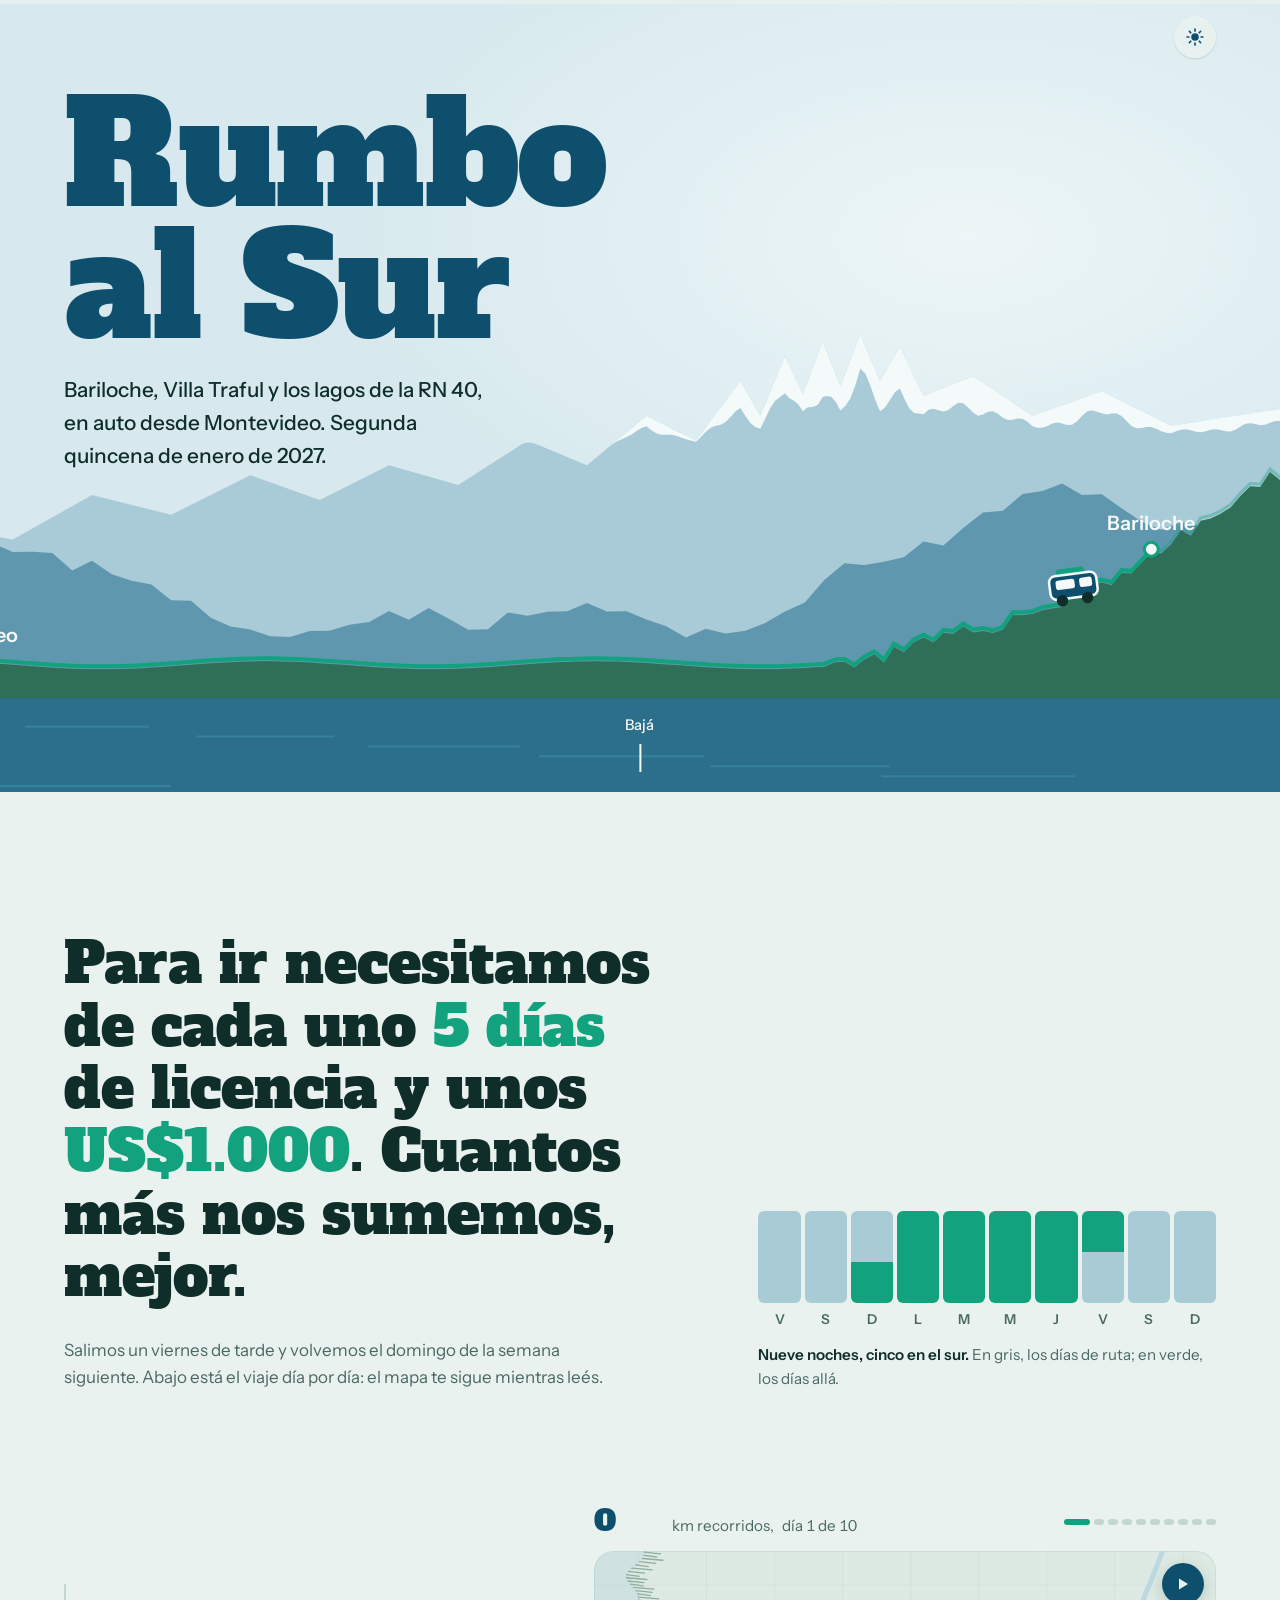
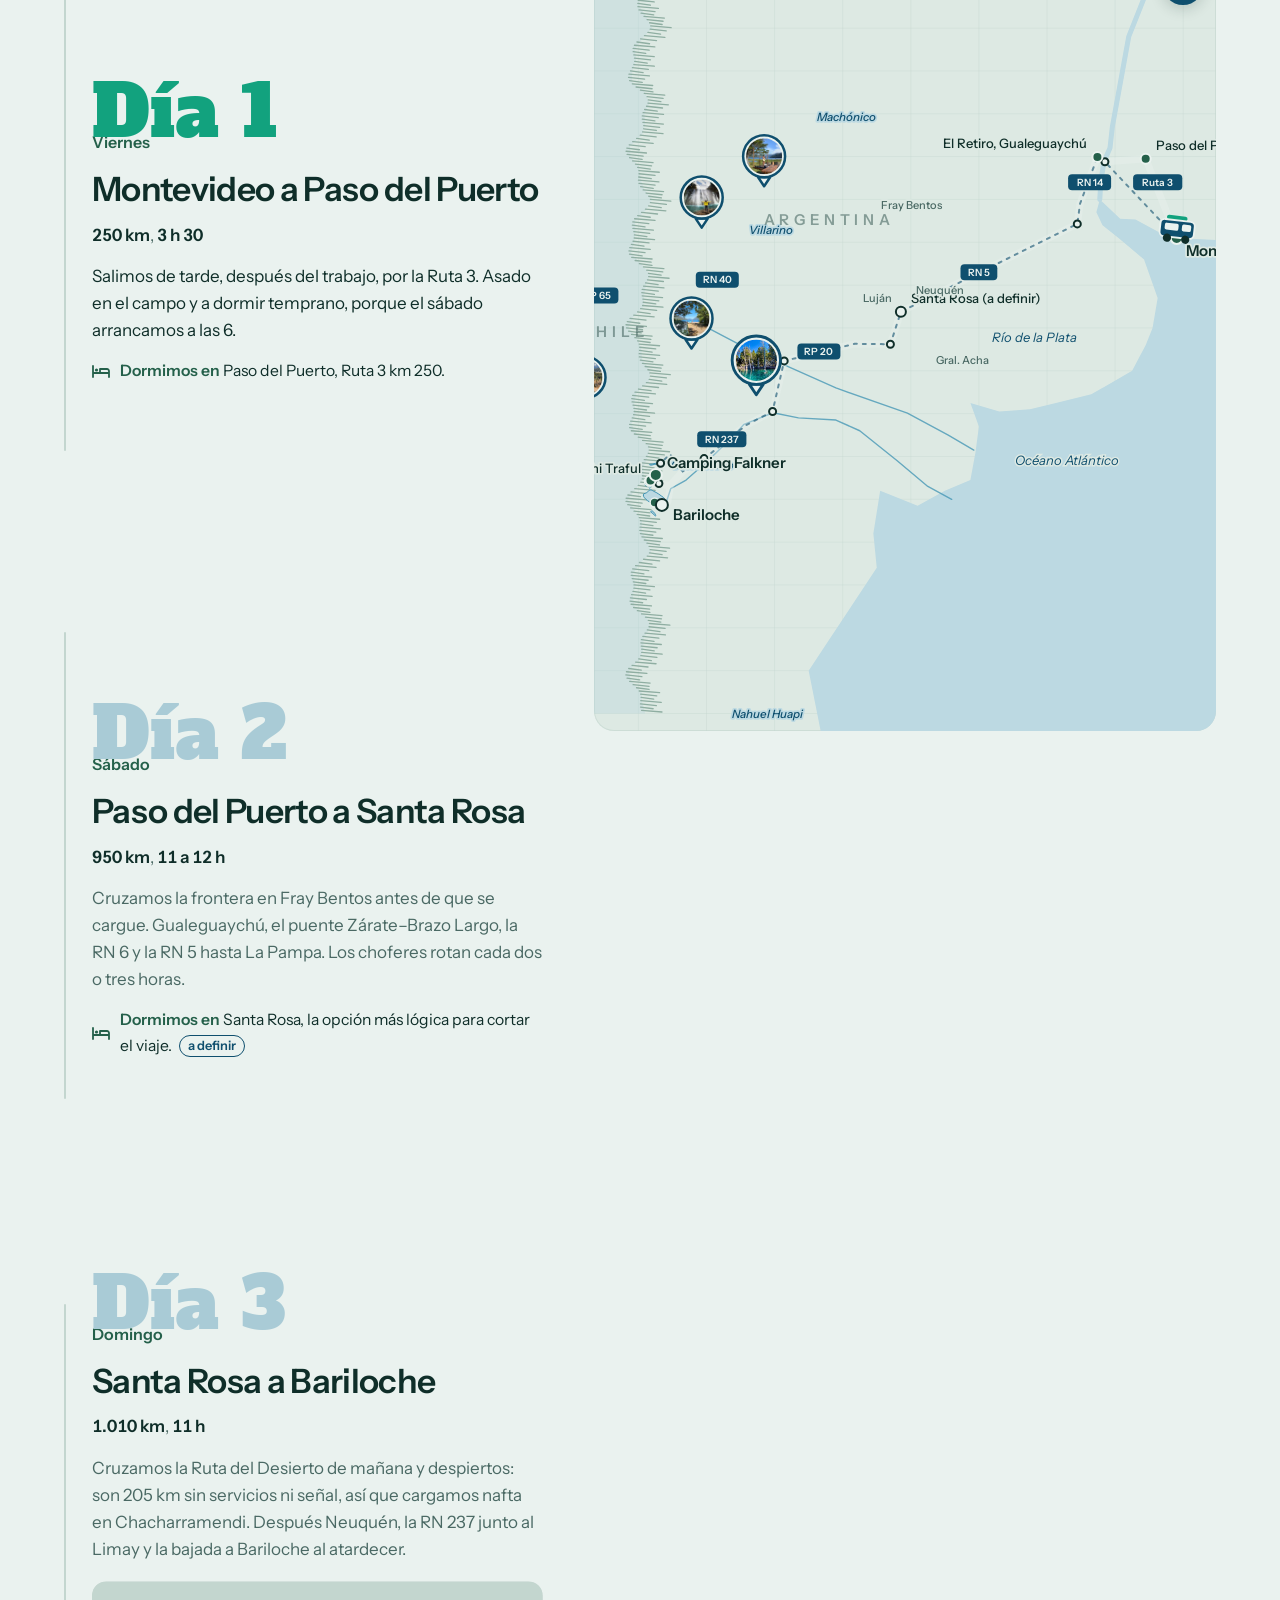
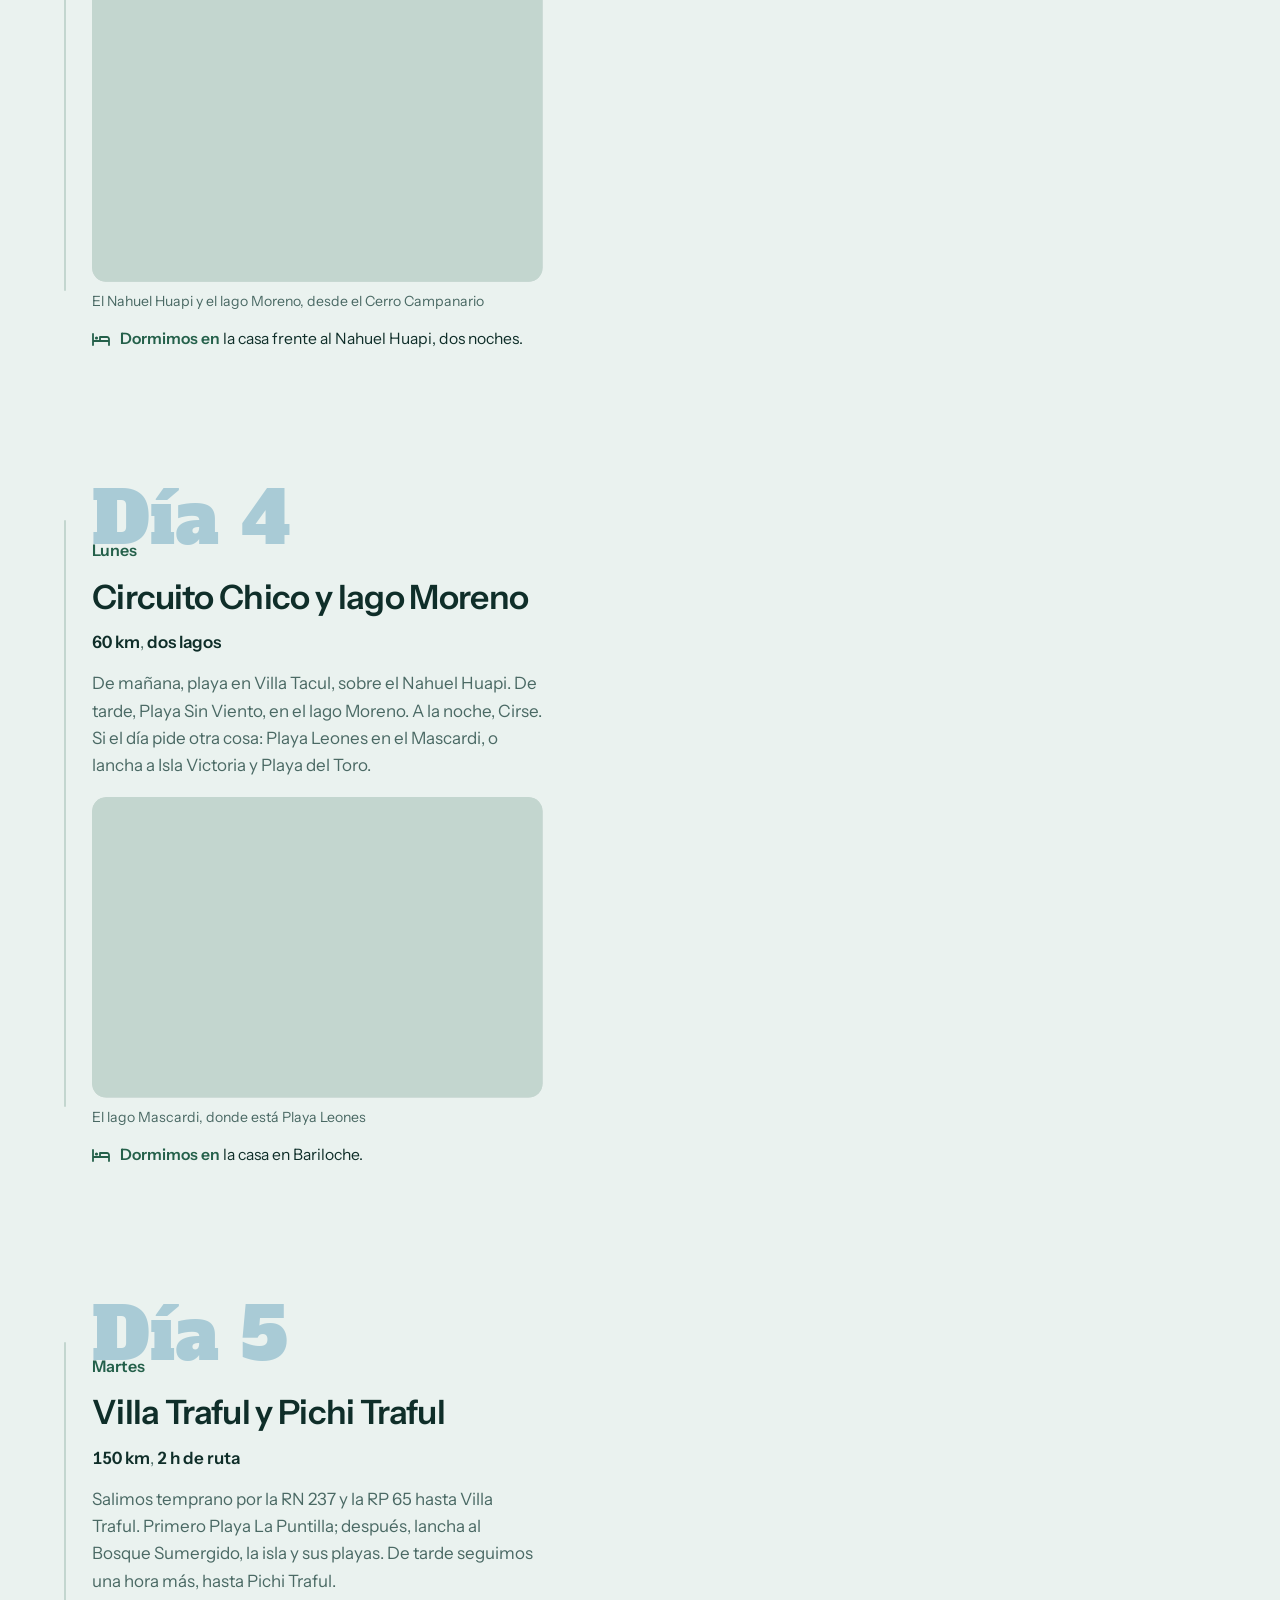
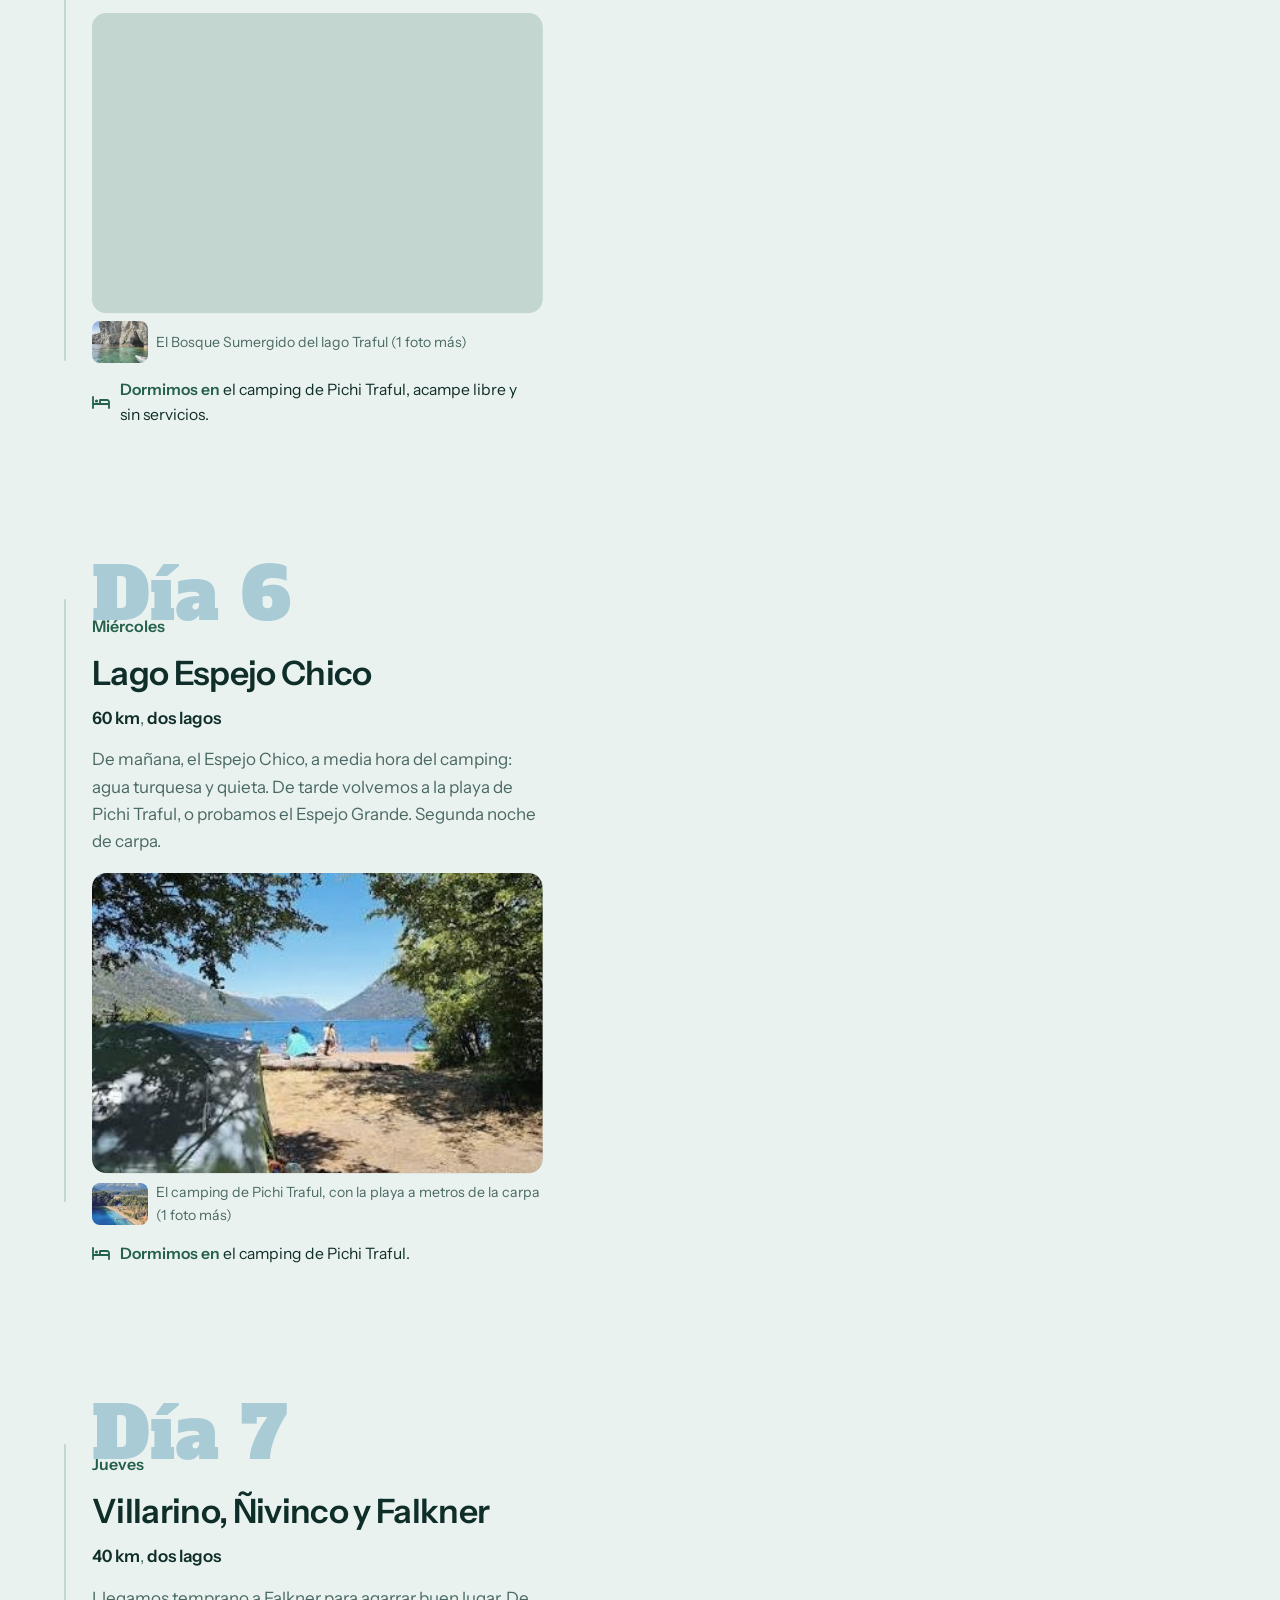
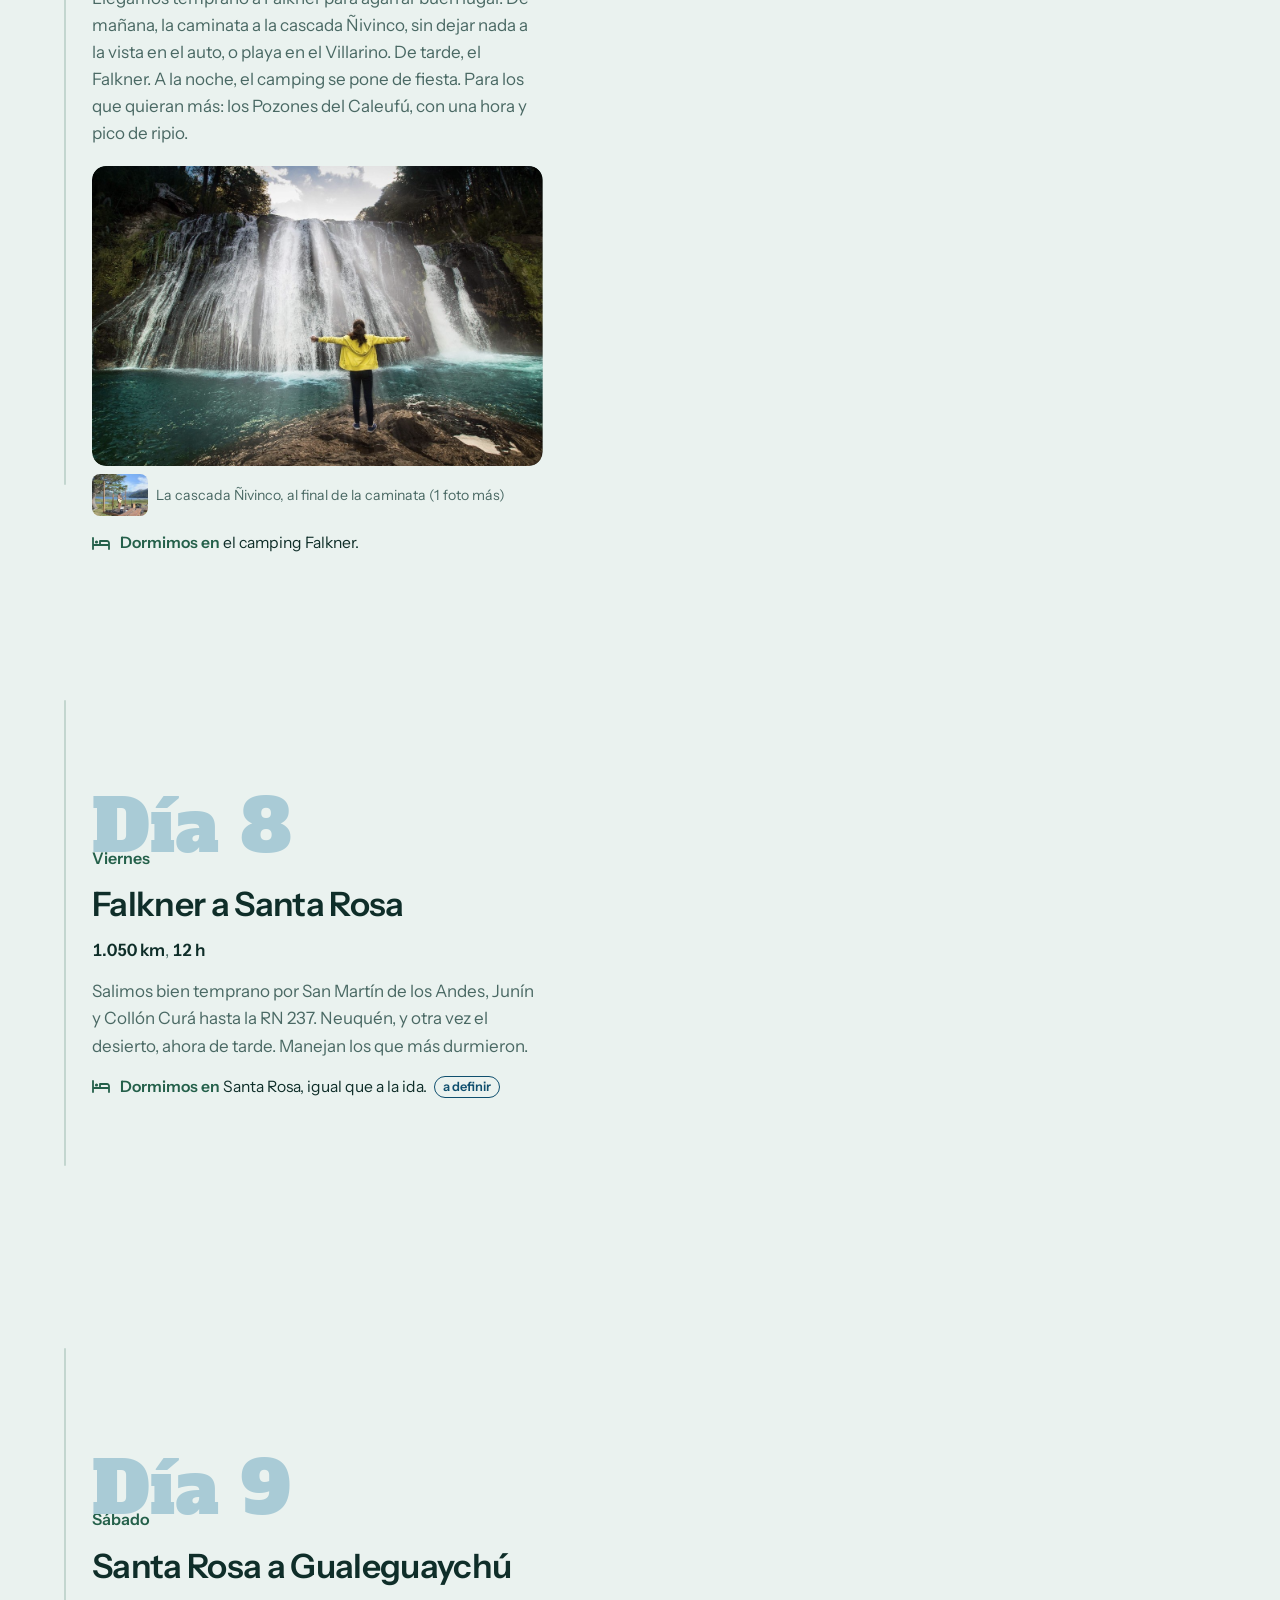
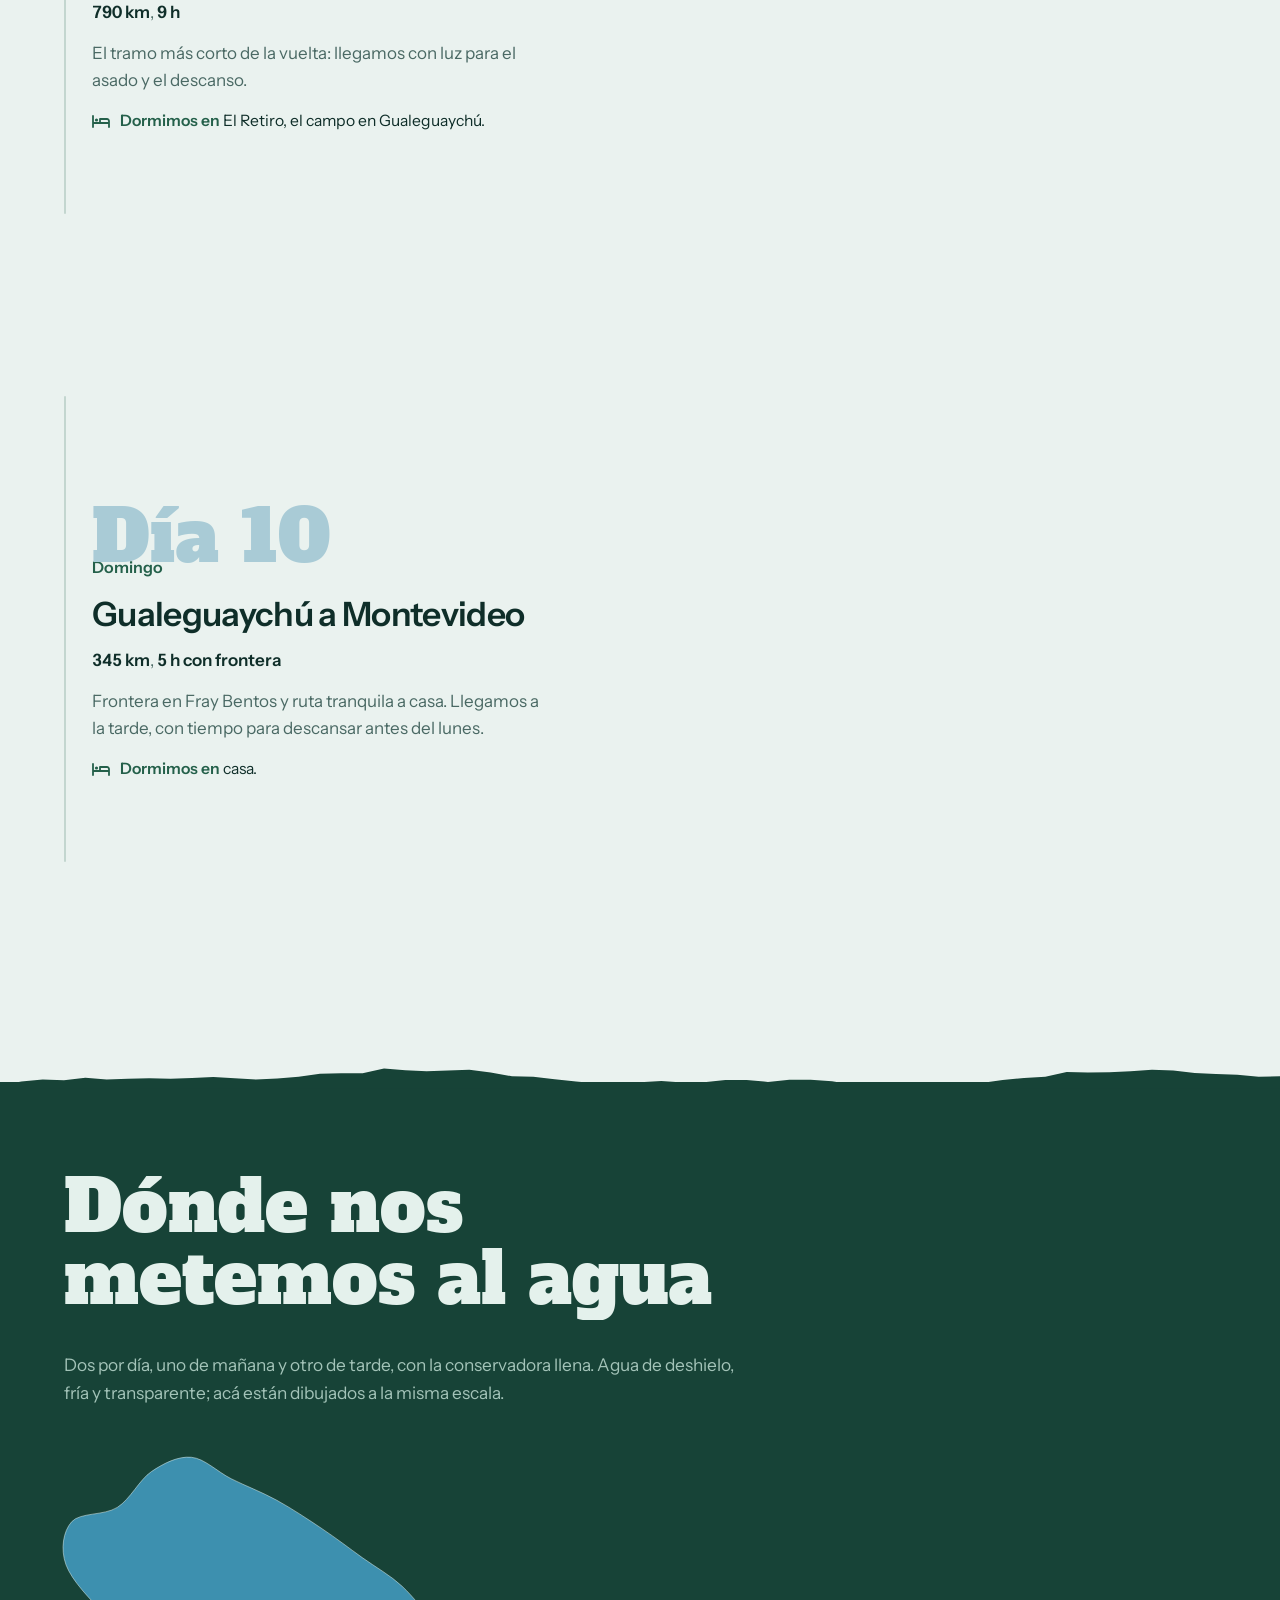
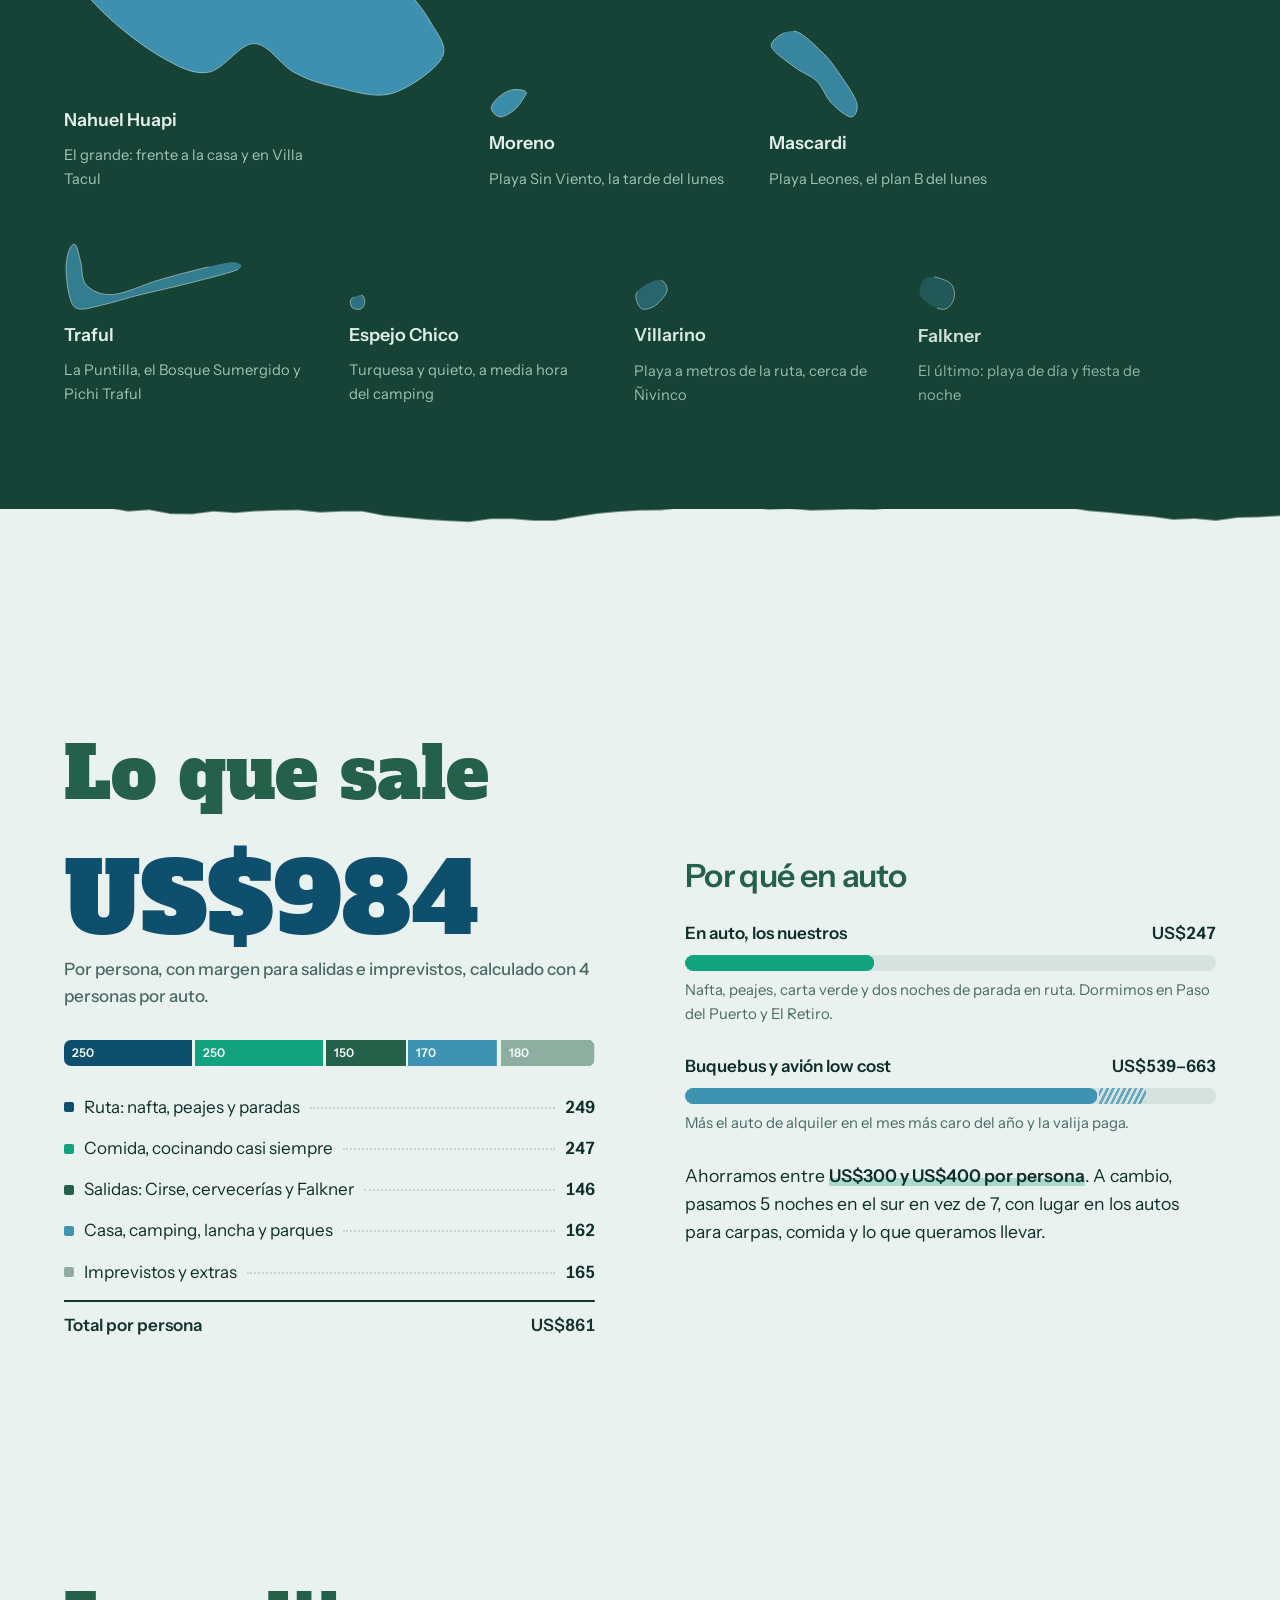
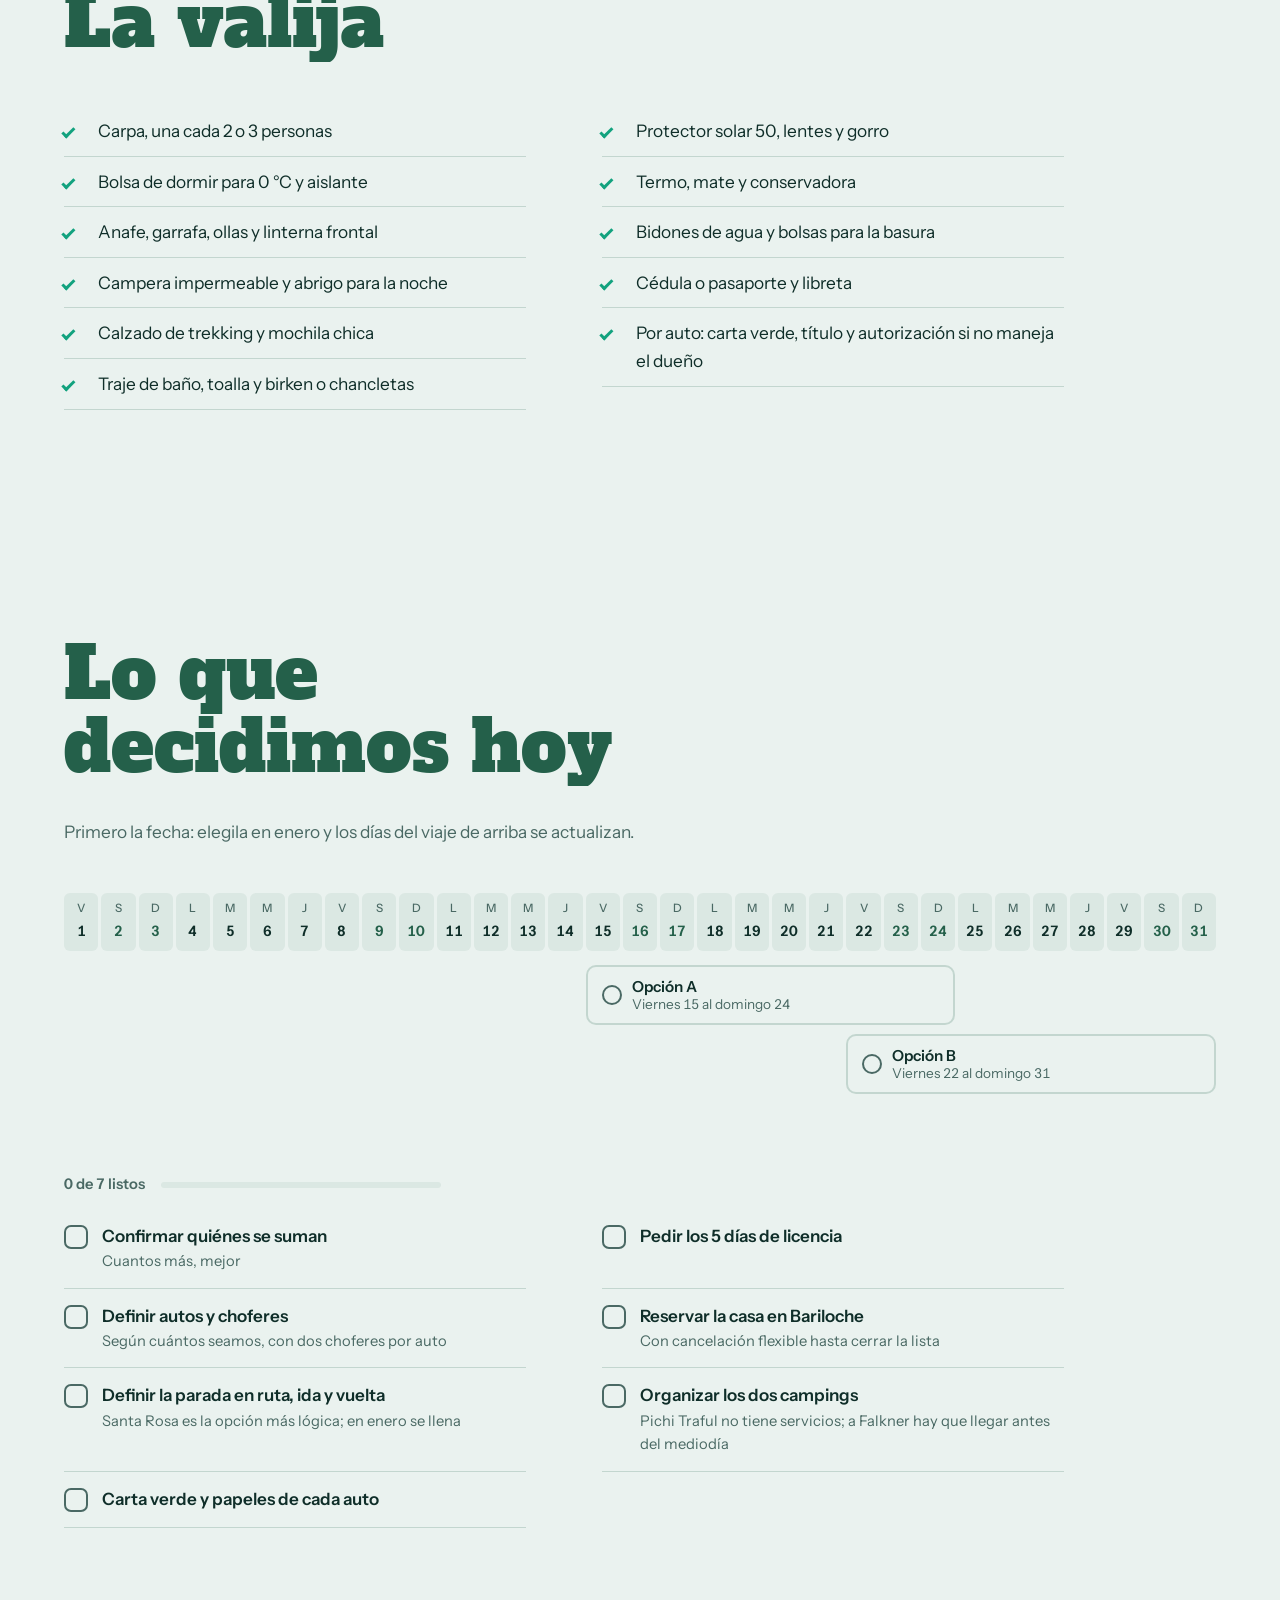
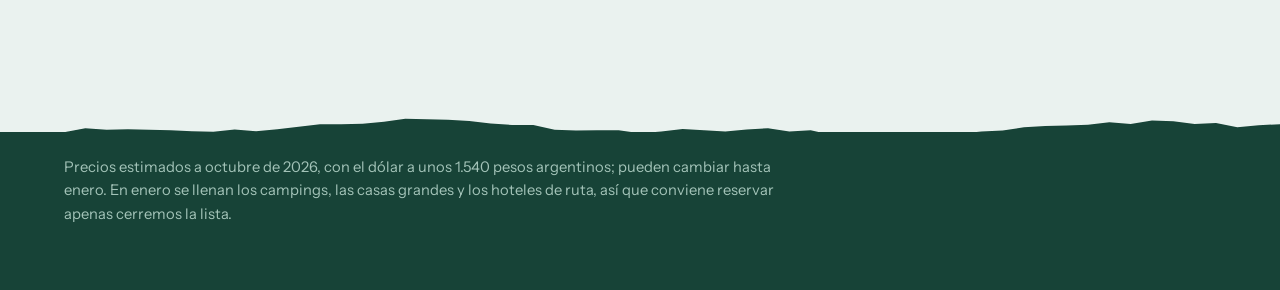
==== commit f7f6cb75: "Cursor de brújula y tema claro por defecto Co-Authored-By: Claude Opus 5.5 <noreply@anthropic.com> C" ====
--- a/public/index.html
+++ b/public/index.html
@@ -5,14 +5,14 @@
 <meta name="viewport" content="width=device-width, initial-scale=1, viewport-fit=cover">
 <meta name="robots" content="noindex, nofollow">
 <meta name="description" content="Propuesta de viaje en auto a Bariloche, Villa Traful y los lagos de la RN 40. Enero 2027.">
-<meta name="theme-color" content="#0A1917">
+<meta name="theme-color" content="#EAF2EF">
 <title>Rumbo al Sur 2027</title>
 <link rel="icon" href="favicon-32.png?v=2" type="image/png" sizes="32x32">
 <link rel="icon" href="favicon.svg?v=2" type="image/svg+xml">
 <link rel="apple-touch-icon" href="apple-touch-icon.png?v=2">
 <script>
 /* Antes de pintar: marca que hay JS y aplica el tema. Oscuro por defecto; claro solo si la persona lo eligió. Si el JS principal no arranca, la intro se libera sola. */
-(function(d){var r=d.documentElement;r.classList.add('js');var t='dark';try{if(localStorage.getItem('sur27-tema')==='light')t='light';}catch(e){}r.setAttribute('data-sur',t);
+(function(d){var r=d.documentElement;r.classList.add('js');var t='light';try{if(localStorage.getItem('sur27-tema')==='dark')t='dark';}catch(e){}r.setAttribute('data-sur',t);
 if(!matchMedia('(prefers-reduced-motion: reduce)').matches){r.classList.add('intro');setTimeout(function(){r.classList.remove('intro');},2500);}})(document);
 </script>
 <link rel="preconnect" href="https://fonts.googleapis.com">
@@ -34,7 +34,7 @@
   <svg class="lyr" viewBox="0 0 1440 800" preserveAspectRatio="xMaxYMax slice" aria-hidden="true" focusable="false" data-k="0"><rect x="-20" y="705" width="1480" height="600" fill="var(--hero-water)"/><line class="h-ripple" x1="0" x2="110" y1="724" y2="724"/><line class="h-ripple" x1="173" x2="297" y1="734" y2="734"/><line class="h-ripple" x1="346" x2="484" y1="744" y2="744"/><line class="h-ripple" x1="519" x2="671" y1="754" y2="754"/><line class="h-ripple" x1="692" x2="858" y1="764" y2="764"/><line class="h-ripple" x1="865" x2="1045" y1="774" y2="774"/><line class="h-ripple" x1="1038" x2="1232" y1="784" y2="784"/><line class="h-ripple" x1="111" x2="319" y1="794" y2="794"/><line class="h-ripple" x1="284" x2="506" y1="804" y2="804"/></svg>
   <div class="hero-title gutter">
     <h1 id="title"><span class="ln"><span><span class="hw">Rumbo</span></span></span> <span class="ln"><span><span class="hw">al</span> <span class="hw">Sur</span></span></span></h1>
-    <p class="sub">Bariloche, Villa Traful y los lagos de la RN 40, en auto desde Montevideo. Segunda quincena de enero de 2027.</p>
+    <p class="sub">Bariloche, Villa Traful y los lagos de la RN&nbsp;40, en auto desde Montevideo. Segunda quincena de enero de 2027.</p>
   </div>
   <a class="scroll-cue" href="#pedido"><span>Bajá</span><i></i></a>
   <button class="theme-btn" id="themeBtn" type="button" aria-label="Cambiar a modo oscuro" hidden>
--- a/public/assets/app.css
+++ b/public/assets/app.css
@@ -1 +1 @@
-@layer reset,tokens,base,layout,components,sections,motion,utilities;@layer tokens{:root{--bg: #EAF2EF;--ink: #0F2E29;--muted: #4A6964;--line: #C3D6CF;--lake: #0F4F6E;--glacier: #3E93B3;--forest: #24604A;--route: #12A27E;--mist: #A9CBD6;--mount: #8FAEA2;--sky: #D7E9EE;--far: #A9CAD7;--mid: #5F98AE;--near: #2F6E57;--hero-water: #2C6F8A;--snow: #F4FAFA;--land: #DDE9E3;--water: #BCD9E2;--band: #174337;--band-ink: #E4F1EC;--band-muted: #A3C3B8;--band-lake: #3E93B3;--on-accent: #F4FAFA;--surface: color-mix(in srgb, var(--line) 40%, transparent);--scrim: #06120F;--slab: "Alfa Slab One", Rockwell, "Roboto Slab", "Rockwell Extra Bold", Georgia, serif;--sans: "Instrument Sans", system-ui, -apple-system, "Segoe UI", Roboto, sans-serif;--fs-xs: .8rem;--fs-s: .92rem;--fs-base: 1.0625rem;--fs-m: clamp(1.05rem, .95rem + .5vw, 1.3rem);--fs-l: clamp(1.6rem, 1.2rem + 1.4vw, 2.1rem);--fs-xl: clamp(2rem, 1.2rem + 3.2vw, 3.5rem);--fs-2xl: clamp(2.6rem, 1.6rem + 4.4vw, 4.5rem);--fs-date: clamp(3.2rem, 2.4rem + 2.6vw, 4.5rem);--fs-num: clamp(4.5rem, 2rem + 9vw, 9rem);--fs-hero: clamp(3.6rem, 1rem + 10vw, 9rem);--lh-tight: 1;--lh-snug: 1.15;--lh-body: 1.6;--sp-1: 4px;--sp-2: 8px;--sp-3: 12px;--sp-4: 16px;--sp-5: 24px;--sp-6: 32px;--sp-7: 48px;--sp-8: 64px;--sp-9: 96px;--gutter: clamp(16px, 5vw, 72px);--gap-section: clamp(28px, 4vw, 48px);--pad-section: clamp(88px, 11vw, 150px);--gap-cols: clamp(32px, 6vw, 96px);--r-xs: 4px;--r-s: 8px;--r-m: 14px;--r-l: 20px;--r-pill: 999px;--sh-1: 0 1px 2px color-mix(in srgb, var(--ink) 14%, transparent);--sh-2: 0 4px 14px color-mix(in srgb, var(--ink) 18%, transparent);--sh-3: 0 24px 60px color-mix(in srgb, #000 35%, transparent);--ease-out: cubic-bezier(.22, 1, .36, 1);--ease-io: cubic-bezier(.65, 0, .35, 1);--ease-back: cubic-bezier(.34, 1.56, .64, 1);--dur-1: .2s;--dur-2: .45s;--dur-3: .8s;--stagger: 70ms;--focus: 3px solid var(--glacier);--safe-top: env(safe-area-inset-top, 0px);--safe-bottom: env(safe-area-inset-bottom, 0px);color-scheme:light}:root:not([data-sur=light]){--bg: #0A1917;--ink: #DCECE6;--muted: #93AFA8;--line: #22403F;--lake: #6CC0E0;--glacier: #4FA6C6;--forest: #7CC59A;--route: #3FD0A2;--mist: #3D6A78;--mount: #3C5E59;--sky: #0E2430;--far: #1D4352;--mid: #235A6B;--near: #1C4A3B;--hero-water: #0C3242;--snow: #9DBFCB;--land: #0F2226;--water: #123744;--band: #0E2430;--band-ink: #DCECE6;--band-muted: #8EAAA3;--band-lake: #2B6F88;--on-accent: #0A1917;color-scheme:dark}}@layer reset{*,*:before,*:after{box-sizing:border-box}body,h1,h2,h3,p,figure,ul{margin:0}ul{padding:0;list-style:none}img,svg{display:block;max-width:100%}img{height:auto}button,input{font:inherit;color:inherit}button{cursor:pointer}[hidden]{display:none!important}html.lenis,html.lenis body{height:auto}.lenis.lenis-stopped{overflow:clip}.lenis [data-lenis-prevent]{overscroll-behavior:contain}}@layer base{html{background:var(--bg);scroll-behavior:smooth;-webkit-text-size-adjust:100%}html.lenis{scroll-behavior:auto}body{background:var(--bg);color:var(--ink);font:400 var(--fs-base)/var(--lh-body) var(--sans);overflow-x:clip;-webkit-font-smoothing:antialiased;transition:background-color var(--dur-2),color var(--dur-2)}h1,h2{font-family:var(--slab);font-weight:400;line-height:var(--lh-tight);text-wrap:balance}h3{font-family:var(--sans);font-weight:600;letter-spacing:-.02em;line-height:1.12;text-wrap:balance}p{text-wrap:pretty}b{font-weight:600}a{color:inherit}:focus-visible{outline:var(--focus);outline-offset:3px;border-radius:var(--r-xs)}::selection{background:color-mix(in srgb,var(--route) 35%,transparent)}}@layer layout{.gutter{padding-inline:var(--gutter)}.block{display:flex;flex-direction:column;gap:var(--gap-section)}.block h2{font-size:var(--fs-2xl);max-width:15ch}.block .intro{max-width:56ch;font-size:1.08rem;margin-top:calc(var(--sp-3) * -1);color:var(--muted)}.band{background:var(--band);color:var(--band-ink)}}@layer components{.skip{position:fixed;left:var(--sp-4);top:var(--sp-4);z-index:60;padding:var(--sp-2) var(--sp-4);background:var(--lake);color:var(--on-accent);border-radius:var(--r-s);font-weight:600;text-decoration:none;translate:0 -200%;transition:translate var(--dur-1)}.skip:focus-visible{translate:0 0}.progress{position:fixed;inset:0 0 auto;z-index:40;height:calc(var(--safe-top) + 4px);padding-top:var(--safe-top);background:color-mix(in srgb,var(--bg) 70%,transparent);pointer-events:none}.progress i{position:relative;display:block;height:4px;transform-origin:left;transform:scaleX(0);background:linear-gradient(90deg,var(--lake),var(--glacier) 55%,var(--route));border-radius:0 2px 2px 0}.tbd{display:inline-block;font-size:var(--fs-xs);font-weight:600;color:var(--lake);border:1px solid currentColor;border-radius:var(--r-pill);padding:0 var(--sp-2);margin-left:var(--sp-1);vertical-align:1px}.round-btn,.tour,.theme-btn{width:42px;height:42px;border-radius:50%;border:0;display:grid;place-items:center;transition:scale var(--dur-1) var(--ease-out),background-color var(--dur-1)}.round-btn:hover,.tour:hover,.theme-btn:hover{scale:1.08}.round-btn:active,.tour:active,.theme-btn:active{scale:.94}.lb{position:fixed;inset:0;width:100%;height:100%;max-width:none;max-height:none;margin:0;border:0;padding:0;background:transparent;color:#e4f1ec;overflow:hidden;isolation:isolate}.lb[open]{display:grid;grid-template-rows:1fr auto auto;justify-items:center;align-items:center;gap:var(--sp-3);padding:calc(var(--safe-top) + 64px) var(--sp-4) calc(var(--safe-bottom) + var(--sp-4))}.lb::backdrop{background:transparent}.lb-bg{position:absolute;inset:0;z-index:-1;background:color-mix(in srgb,var(--scrim) 90%,transparent);opacity:var(--bd, 1);backdrop-filter:blur(10px);-webkit-backdrop-filter:blur(10px)}.lb-stage{position:relative;width:100%;height:100%;min-height:0;display:grid;place-items:center;touch-action:none;cursor:grab}.lb-stage:active{cursor:grabbing}.lb-stage img{width:auto;height:auto;max-width:min(1200px,100%);max-height:100%;border-radius:12px;background:#173029 center / cover no-repeat;-webkit-user-select:none;user-select:none;-webkit-user-drag:none;box-shadow:var(--sh-3);will-change:transform}.lb-cap{font-size:1rem;text-align:center;max-width:60ch;min-height:1.6em}.lb-cap span{color:#a3c3b8;font-size:.88rem;margin-left:var(--sp-2);font-variant-numeric:tabular-nums}.lb-strip{display:flex;gap:6px;max-width:100%;overflow-x:auto;padding:4px;scrollbar-width:none}.lb-strip::-webkit-scrollbar{display:none}.lb-t{flex:0 0 auto;width:46px;height:34px;padding:0;border:0;border-radius:6px;overflow:hidden;background:#173029;opacity:.45;transition:opacity var(--dur-1),scale var(--dur-1) var(--ease-out),outline-color var(--dur-1);outline:2px solid transparent;outline-offset:2px}.lb-t img{width:100%;height:100%;object-fit:cover}.lb-t:hover{opacity:.8}.lb-t[aria-current=true]{opacity:1;outline-color:var(--route);scale:1.06}.lb-btn{position:absolute;width:46px;height:46px;border-radius:50%;border:0;display:grid;place-items:center;background:#e4f1ec24;color:#e4f1ec;transition:background-color var(--dur-1),scale var(--dur-1) var(--ease-out)}.lb-btn svg{width:20px;height:20px;fill:none;stroke:currentColor;stroke-width:2.2;stroke-linecap:round;stroke-linejoin:round}.lb-btn:hover{background:#e4f1ec42}.lb-btn:active{scale:.92}.lb .x{top:calc(var(--safe-top) + var(--sp-3));right:var(--sp-4)}.lb .prev{left:var(--sp-4);top:50%;translate:0 -50%}.lb .next{right:var(--sp-4);top:50%;translate:0 -50%}.lb :focus-visible{outline-color:#8fd6f0}}@layer sections{.hero{position:relative;height:clamp(560px,88vh,860px);height:clamp(560px,88svh,860px);overflow:hidden;background:var(--sky);isolation:isolate}.hero>svg{position:absolute;inset:0;width:100%;height:100%;max-width:none}.hero svg.lyr{will-change:transform;backface-visibility:hidden}.hero-title{position:absolute;inset:clamp(44px,10vh,104px) 0 auto;z-index:2;display:flex;flex-direction:column;gap:18px;will-change:transform}.hero h1{font-size:var(--fs-hero);color:var(--lake);letter-spacing:-.01em;line-height:.92}.hero h1 .ln{display:block;overflow:hidden;padding-bottom:.04em;margin-bottom:-.04em}.hero h1 .ln>span{display:inline-block}.hero h1 .hw{display:inline-block;white-space:nowrap}.hero .sub{font-size:var(--fs-m);max-width:30ch;font-weight:500}.h-route-base{fill:none;stroke:var(--route);stroke-width:3;stroke-linecap:round;opacity:.35}.h-route{fill:none;stroke:var(--route);stroke-width:4;stroke-linecap:round}.h-stop{fill:var(--snow);stroke:var(--route);stroke-width:3}.h-lbl{fill:var(--snow);font:600 20px var(--sans)}.h-ripple{stroke:var(--glacier);stroke-width:2;stroke-linecap:round;opacity:.5}.scroll-cue{position:absolute;left:50%;bottom:20px;z-index:2;translate:-50% 0;color:var(--snow);font-size:var(--fs-s);font-weight:500;display:flex;flex-direction:column;align-items:center;gap:6px;text-decoration:none}.scroll-cue i{width:2px;height:28px;background:currentColor;display:block;animation:cue 1.8s ease-in-out infinite;transform-origin:top}@keyframes cue{0%{transform:scaleY(.2)}50%{transform:scaleY(1)}to{transform:scaleY(.2);opacity:.3}}.theme-btn{position:absolute;z-index:3;top:calc(var(--safe-top) + var(--sp-4));right:var(--gutter);background:color-mix(in srgb,var(--bg) 70%,transparent);color:var(--lake);box-shadow:var(--sh-1);backdrop-filter:blur(6px);-webkit-backdrop-filter:blur(6px)}.theme-btn svg{width:20px;height:20px;overflow:visible}.theme-btn .sun{fill:currentColor;transition:r var(--dur-2) var(--ease-out)}.theme-btn .rays{fill:none;stroke:currentColor;stroke-width:2;stroke-linecap:round;transform-origin:12px 12px;transition:rotate var(--dur-3) var(--ease-out),opacity var(--dur-2)}.theme-btn .moon{fill:currentColor;opacity:0;transform-origin:12px 12px;scale:.5;transition:opacity var(--dur-2),scale var(--dur-2) var(--ease-back)}.theme-btn[data-mode=dark] .sun{r:0}.theme-btn[data-mode=dark] .rays{opacity:0;rotate:90deg}.theme-btn[data-mode=dark] .moon{opacity:1;scale:1}.ask{padding-block:var(--pad-section) clamp(64px,8vw,110px);display:grid;grid-template-columns:minmax(0,1.35fr) minmax(0,1fr);gap:clamp(36px,6vw,96px);align-items:end}.ask .say{font-family:var(--slab);font-size:var(--fs-xl);line-height:1.12;max-width:17ch}.ask .say b{font-weight:400;color:var(--route)}.ask .small{margin-top:28px;font-size:1.06rem;color:var(--muted);max-width:52ch}.strip{display:flex;flex-direction:column;gap:var(--sp-3)}.strip-days{display:grid;grid-template-columns:repeat(10,minmax(0,1fr));gap:var(--sp-1)}.sd{display:flex;flex-direction:column;gap:6px;align-items:center;font-size:.85rem;font-weight:600;color:var(--muted);text-decoration:none}.sd i{display:block;width:100%;height:clamp(54px,8vw,92px);border-radius:6px;background:var(--mist);transform-origin:bottom;transition:translate var(--dur-1) var(--ease-out),filter var(--dur-1)}.sd:hover i{translate:0 -4px;filter:brightness(1.08)}.sd i.sur{background:var(--route)}.sd i.half-in{background:linear-gradient(180deg,var(--mist) 55%,var(--route) 55%)}.sd i.half-out{background:linear-gradient(180deg,var(--route) 45%,var(--mist) 45%)}.strip p{font-size:.95rem;color:var(--muted)}.strip p b{color:var(--ink)}.journey{display:grid;grid-template-columns:minmax(0,1fr) minmax(0,1.3fr);gap:clamp(28px,4vw,64px);align-items:start;padding-bottom:40px}.chapters{display:flex;flex-direction:column}.chapter{position:relative;min-height:72vh;display:flex;flex-direction:column;justify-content:center;gap:14px;padding:6vh 0 6vh 28px;scroll-margin-top:10vh}.chapter .rule{position:absolute;left:0;top:14%;bottom:14%;width:2px;background:var(--line);border-radius:2px;overflow:hidden}.chapter .rule i{position:absolute;inset:0;background:var(--route);transform-origin:top;transform:scaleY(0)}.chapter .date{font-family:var(--slab);font-size:var(--fs-date);line-height:.9;color:var(--mist);transition:color var(--dur-2)}.chapter .date span{display:inline-block}.chapter.on .date{color:var(--route)}.chapter .wd{font-weight:600;color:var(--forest);font-size:1rem}.chapter h3{font-size:var(--fs-l)}.chapter .meta{font-variant-numeric:tabular-nums;font-weight:600}.chapter .meta span{color:var(--muted);font-weight:400}.chapter .txt{max-width:46ch;color:var(--muted);transition:color var(--dur-2)}.chapter.on .txt{color:var(--ink)}.chapter .bed{display:flex;gap:10px;align-items:baseline;font-size:.98rem}.chapter .bed b{color:var(--forest)}.chapter .bed svg{flex:0 0 auto;align-self:center;color:var(--forest)}.ph{margin-top:var(--sp-1);display:flex;flex-direction:column;gap:var(--sp-2);max-width:520px}.ph-main{position:relative;display:block;aspect-ratio:3 / 2;border-radius:var(--r-m);overflow:hidden;cursor:zoom-in;background:var(--line);clip-path:inset(0 0 0 0 round var(--r-m));box-shadow:var(--sh-1)}.ph-main img{width:100%;height:100%;object-fit:cover;transition:scale var(--dur-3) var(--ease-out),filter var(--dur-2)}.ph-main:hover img{scale:1.04}.chapter:not(.on) .ph-main img{filter:saturate(.75)}.ph-main:after{content:"";position:absolute;right:var(--sp-3);bottom:var(--sp-3);width:36px;height:36px;border-radius:50%;background:color-mix(in srgb,var(--scrim) 55%,transparent) url("data:image/svg+xml,%3Csvg xmlns='http://www.w3.org/2000/svg' viewBox='0 0 24 24' fill='none' stroke='%23F4FAFA' stroke-width='2.2' stroke-linecap='round'%3E%3Cpath d='M15 4h5v5M9 20H4v-5M20 4l-6 6M4 20l6-6'/%3E%3C/svg%3E") center / 18px no-repeat;opacity:0;scale:.7;transition:opacity var(--dur-1),scale var(--dur-2) var(--ease-back)}.ph-main:hover:after,.ph-main:focus-visible:after{opacity:1;scale:1}.ph-main:focus-visible,.ph-thumb:focus-visible{outline-offset:4px}.ph-row{display:flex;gap:var(--sp-2);align-items:center}.ph-thumb{width:56px;height:42px;border-radius:var(--r-s);overflow:hidden;flex:0 0 auto;background:var(--line);opacity:.85;transition:opacity var(--dur-1),translate var(--dur-1) var(--ease-out)}.ph-thumb:hover{opacity:1;translate:0 -2px}.ph-thumb img{width:100%;height:100%;object-fit:cover}.ph figcaption{font-size:.88rem;color:var(--muted);flex:1;min-width:0}.mapcol{min-width:0;position:sticky;top:calc(var(--safe-top) + 3vh);height:94vh;display:flex;flex-direction:column;gap:10px;padding-block:1vh}.odo-row{display:flex;align-items:center;justify-content:space-between;gap:var(--sp-3);min-height:2.4rem}.odo{display:flex;align-items:baseline;gap:var(--sp-2);font-variant-numeric:tabular-nums;color:var(--muted);font-size:.95rem;white-space:nowrap;min-width:0;overflow:hidden}.dayline{flex:0 0 auto}.odo b{font-family:var(--slab);font-weight:400;font-size:1.9rem;line-height:1;color:var(--lake);min-width:3.2ch}.dayline{display:flex;align-items:center;gap:4px}.dayline button{position:relative;width:10px;height:24px;padding:0;border:0;background:none;border-radius:var(--r-pill);transition:width var(--dur-2) var(--ease-out)}.dayline button:before{content:"";position:absolute;inset:9px 0;border-radius:var(--r-pill);background:var(--line);transition:background-color var(--dur-2)}.dayline button.done:before{background:color-mix(in srgb,var(--route) 55%,var(--line))}.dayline button[aria-current=step]{width:26px}.dayline button[aria-current=step]:before{background:var(--route)}.dayline button:hover:before{background:var(--glacier)}.map-frame{position:relative;contain:strict;flex:1;min-height:0;border-radius:var(--r-l);overflow:hidden;background:var(--land);box-shadow:inset 0 0 0 1px color-mix(in srgb,var(--line) 60%,transparent)}.map-frame>svg{position:absolute;inset:0;width:100%;height:100%;max-width:none}.tour{position:absolute;right:var(--sp-3);top:var(--sp-3);background:var(--lake);color:var(--bg);box-shadow:var(--sh-2)}.tour svg{width:16px;height:16px}.tour[aria-pressed=true]{background:var(--route)}.m-water{fill:var(--water)}.m-chile{fill:var(--mist);opacity:.28}.m-river{fill:none;stroke:var(--glacier);stroke-width:1.4;stroke-linecap:round;stroke-linejoin:round;opacity:.75;vector-effect:non-scaling-stroke}.m-river.wide{stroke:var(--water);stroke-width:5;opacity:1}.m-hach{stroke:var(--mount);stroke-width:1.3;stroke-linecap:round;vector-effect:non-scaling-stroke}.m-lake{fill:var(--water);stroke:var(--glacier);stroke-width:1;vector-effect:non-scaling-stroke}.m-grid{stroke:var(--line);stroke-width:1;opacity:.35;vector-effect:non-scaling-stroke}.m-base{fill:none;stroke:var(--bg);stroke-width:7;stroke-linejoin:round;stroke-linecap:round;opacity:.4;vector-effect:non-scaling-stroke}.m-back{fill:none;stroke:var(--lake);stroke-width:2;stroke-dasharray:3 6;stroke-linecap:round;opacity:.6;vector-effect:non-scaling-stroke}.m-done{fill:none;stroke:var(--route);stroke-width:5;stroke-linejoin:round;stroke-linecap:round;vector-effect:non-scaling-stroke}.m-spur{fill:none;stroke:var(--forest);stroke-width:2;stroke-dasharray:2 5;stroke-linecap:round;vector-effect:non-scaling-stroke}.m-spur-done{fill:none;stroke:var(--route);stroke-width:4;stroke-linecap:round;stroke-linejoin:round;vector-effect:non-scaling-stroke}.m-stop{fill:var(--bg);stroke:var(--ink);stroke-width:2;vector-effect:non-scaling-stroke}.m-stop.home{fill:var(--forest);stroke:var(--bg)}.m-poi{fill:var(--forest);stroke:var(--bg);stroke-width:1.5;vector-effect:non-scaling-stroke}.m-poi.hot{fill:var(--route)}.m-l{paint-order:stroke;stroke:var(--land);stroke-linejoin:round;stroke-width:3.5px;font-family:var(--sans)}.t1{font-size:15px;font-weight:600;fill:var(--ink)}.t2{font-size:13px;font-weight:500;fill:var(--ink)}.t3{font-size:11px;font-weight:500;fill:var(--muted)}.tl{font-size:11.5px;font-style:italic;font-weight:500;fill:var(--lake);stroke:var(--water)}.m-country{font-family:var(--sans);font-weight:600;font-size:15px;letter-spacing:.32em;fill:var(--muted);opacity:.6}.m-sea{font-family:var(--sans);font-style:italic;font-size:13px;paint-order:stroke;stroke:var(--land);stroke-width:3px;fill:var(--lake)}.shield rect{fill:var(--lake)}.shield text{fill:var(--bg);font:600 10px var(--sans)}.van-body{fill:var(--lake);stroke:var(--bg);stroke-width:1.6}.van-win{fill:var(--bg)}.van-wheel{fill:var(--ink)}.van-roof{fill:var(--route)}.h-van .van-body{stroke:var(--snow)}.h-van .van-win{fill:var(--snow)}.pin{cursor:pointer;transition:opacity .35s}.pin .ring{fill:var(--bg);stroke:var(--lake);stroke-width:2.5}.pin.on .ring{stroke:var(--route);stroke-width:3.5}.pin .tip{fill:var(--bg);stroke:var(--lake);stroke-width:2.5;stroke-linejoin:round}.pin.on .tip{stroke:var(--route)}.pin:focus{outline:none}.pin:focus-visible .ring{stroke:var(--glacier);stroke-width:4}.edge{display:block;width:100%;max-width:none;height:clamp(50px,7vw,110px);margin-bottom:-1px;overflow:visible}.edge path{fill:var(--band)}.edge .crest{transform-origin:50% 100%;transform-box:fill-box}.edge-down{margin:-1px 0 0;rotate:180deg}.lakes-block{padding-block:clamp(48px,7vw,96px) clamp(72px,8vw,110px)}.lakes-block h2{color:var(--band-ink)}.lakes-block .intro{color:var(--band-muted)}.lakes{display:flex;flex-wrap:wrap;align-items:flex-end;gap:clamp(28px,4vw,56px) clamp(24px,3.5vw,52px)}.lk{display:flex;flex-direction:column;gap:10px;max-width:100%}.lk svg{max-width:100%;height:auto;overflow:visible}.lk path{fill:var(--band-lake);stroke:var(--band-ink);stroke-opacity:.5;stroke-width:1;transition:fill var(--dur-2)}.lk:hover path{fill:color-mix(in srgb,var(--band-lake) 80%,var(--band-ink))}.lk b{font-size:1.12rem}.lk span{font-size:var(--fs-s);color:var(--band-muted);max-width:24ch}.money-block{padding-block:var(--pad-section)}.money-block h2,.pack-block h2,.decide h2{color:var(--forest)}.money{display:grid;grid-template-columns:repeat(auto-fit,minmax(min(100%,400px),1fr));gap:clamp(44px,7vw,110px);align-items:start}.money-main{container-type:inline-size;min-width:0}.big{font-family:var(--slab);font-size:min(var(--fs-num),18.5cqi);line-height:.85;color:var(--lake);font-variant-numeric:tabular-nums;white-space:nowrap}.big-cap{margin-top:14px;color:var(--muted);font-weight:500}.stack{display:flex;height:26px;border-radius:7px;overflow:hidden;margin-top:30px;gap:3px}.seg{height:100%;display:flex;align-items:center;padding-left:var(--sp-2);font-size:.75rem;font-weight:600;color:var(--on-accent);white-space:nowrap;overflow:hidden;background:var(--c);transform-origin:left;transition:filter var(--dur-1),opacity var(--dur-1)}.stack:has(.seg.hi) .seg:not(.hi),.ticket:has(.row.hi) .row:not(.hi):not(.sum){opacity:.45}.ticket{margin-top:22px;display:flex;flex-direction:column;gap:2px;font-variant-numeric:tabular-nums}.row{display:flex;align-items:baseline;gap:10px;padding-block:6px;transition:opacity var(--dur-1)}.row .k{width:10px;height:10px;border-radius:2px;flex:0 0 auto;align-self:center;background:var(--c);transition:scale var(--dur-1) var(--ease-back)}.row.hi .k{scale:1.4}.row .lead{flex:1;border-bottom:2px dotted var(--line);translate:0 -4px}.row.sum{border-top:2px solid var(--ink);margin-top:6px;padding-top:10px;font-weight:600}.row.sum .lead{border:0}.versus{display:flex;flex-direction:column;gap:26px}.versus h3{font-size:clamp(1.6rem,1.2rem + 1.2vw,2rem);color:var(--forest)}.vs{display:flex;flex-direction:column;gap:var(--sp-2)}.vs .lab{display:flex;justify-content:space-between;gap:var(--sp-3);font-weight:600}.vs .lab>span:last-child{font-variant-numeric:tabular-nums;white-space:nowrap}.vs-track{position:relative;height:16px;border-radius:var(--r-pill);background:color-mix(in srgb,var(--line) 55%,transparent);overflow:hidden}.vs-fill{position:absolute;inset:0 auto 0 0;width:var(--w);border-radius:var(--r-pill);background:var(--c);transform-origin:left}.vs-ext{position:absolute;inset:0 auto 0 var(--l);width:var(--w);border-radius:0 var(--r-pill) var(--r-pill) 0;background:repeating-linear-gradient(-45deg,var(--glacier) 0 4px,transparent 4px 8px);opacity:.75;transform-origin:left}.vs .note{font-size:.93rem;color:var(--muted)}.save{font-size:1.1rem;max-width:44ch}.save b{background:linear-gradient(transparent 62%,color-mix(in srgb,var(--route) 30%,transparent) 62%) no-repeat 0 0 / var(--hl, 100%) 100%}.pack-block{padding-block:clamp(72px,8vw,100px)}.pack{columns:2;column-gap:var(--gap-cols);font-size:1.08rem;max-width:1000px}.pack li{break-inside:avoid;padding-block:11px;display:grid;grid-template-columns:24px 1fr;gap:10px;align-items:baseline;border-bottom:1px solid var(--line)}.pack li:before{content:"";width:13px;height:7px;border-left:3px solid var(--route);border-bottom:3px solid var(--route);transform:rotate(-45deg) translateY(-3px)}.decide{padding-block:clamp(96px,10vw,130px) clamp(80px,9vw,120px)}.cal{display:flex;flex-direction:column;gap:var(--sp-2);font-variant-numeric:tabular-nums}.cal-days,.cal-opts{display:grid;grid-template-columns:repeat(31,minmax(0,1fr));gap:3px}.cal-days .ch{display:none}.dn{--k: 0;display:flex;flex-direction:column;align-items:center;gap:2px;padding-block:6px 8px;border-radius:6px;font-size:.9rem;font-weight:600;color:var(--ink);background:var(--surface);transition:background-color .35s var(--ease-out) calc(var(--k) * 28ms),color .35s calc(var(--k) * 28ms),translate .45s var(--ease-back) calc(var(--k) * 28ms)}.dn small{font-size:.72rem;font-weight:500;color:var(--muted);transition:color .35s calc(var(--k) * 28ms)}.dn.we{color:var(--forest)}.dn.sel{background:var(--route);color:var(--on-accent);translate:0 -3px}.dn.sel small{color:color-mix(in srgb,var(--on-accent) 75%,transparent)}.opt{grid-column:var(--s) / span 10;position:relative;display:flex;align-items:center;gap:10px;margin-top:6px;padding:10px 14px;border-radius:10px;border:2px solid var(--line);cursor:pointer;font-weight:600;font-size:.95rem;line-height:1.25;transition:border-color var(--dur-1),background-color var(--dur-1),scale var(--dur-1) var(--ease-out)}.opt:hover{border-color:color-mix(in srgb,var(--route) 55%,var(--line))}.opt:active{scale:.985}.opt small{display:block;font-weight:400;color:var(--muted);font-size:.85rem}.opt input{position:absolute;opacity:0;inset:0;margin:0;cursor:pointer}.opt-dot{width:20px;height:20px;flex:0 0 auto;border-radius:50%;border:2px solid var(--muted);display:grid;place-items:center;transition:border-color var(--dur-1)}.opt-dot:after{content:"";width:10px;height:10px;border-radius:50%;background:var(--route);scale:0;transition:scale var(--dur-2) var(--ease-back)}.opt:has(input:checked){border-color:var(--route);background:color-mix(in srgb,var(--route) 10%,transparent)}.opt:has(input:checked) .opt-dot{border-color:var(--route)}.opt:has(input:checked) .opt-dot:after{scale:1}.opt:has(input:focus-visible){outline:var(--focus);outline-offset:3px}.cal-status{min-height:1.6em;font-size:var(--fs-s);color:var(--forest);font-weight:500}.todo-wrap{display:flex;flex-direction:column;gap:var(--sp-3);max-width:1000px}.todo-meter{display:flex;align-items:center;gap:var(--sp-4);font-size:var(--fs-s);color:var(--muted);font-weight:600;font-variant-numeric:tabular-nums}.todo-bar{flex:1;max-width:280px;height:6px;border-radius:var(--r-pill);background:var(--surface);overflow:hidden}.todo-bar i{display:block;height:100%;background:var(--route);border-radius:inherit;transform-origin:left;transform:scaleX(0);transition:transform var(--dur-3) var(--ease-out)}.todo{display:grid;grid-template-columns:repeat(2,minmax(0,1fr));gap:0 var(--gap-cols)}.check{position:relative;display:flex;gap:14px;align-items:flex-start;padding-block:14px;border-bottom:1px solid var(--line);cursor:pointer}.check input{position:absolute;opacity:0;width:24px;height:24px;margin:3px 0 0;cursor:pointer}.box{width:24px;height:24px;margin-top:2px;flex:0 0 auto;border-radius:7px;border:2px solid var(--muted);display:grid;place-items:center;transition:background-color var(--dur-1),border-color var(--dur-1),scale var(--dur-2) var(--ease-back)}.box svg{width:18px;height:18px;fill:none;stroke:var(--on-accent);stroke-width:2.6;stroke-linecap:round;stroke-linejoin:round}.box path{stroke-dasharray:20;stroke-dashoffset:20;transition:stroke-dashoffset .35s var(--ease-out) .05s}.check:hover .box{border-color:var(--route)}.check input:checked+.box{background:var(--route);border-color:var(--route);scale:1.08}.check input:checked+.box path{stroke-dashoffset:0}.check input:focus-visible+.box{outline:var(--focus);outline-offset:3px}.ck-t b{background:linear-gradient(currentColor,currentColor) no-repeat 0 55% / 0 1.5px;transition:background-size .4s var(--ease-out),color var(--dur-1)}.ck-t small{display:block;color:var(--muted);font-size:var(--fs-s)}.check input:checked~.ck-t{color:var(--muted)}.check input:checked~.ck-t b{background-size:100% 1.5px}footer.band{padding-block:var(--sp-5) var(--sp-8);padding-bottom:calc(var(--sp-8) + var(--safe-bottom));font-size:var(--fs-s);color:var(--band-muted)}footer p{max-width:72ch}@media(max-width:860px){.ask{grid-template-columns:1fr}.journey{grid-template-columns:1fr;gap:0}.mapcol{order:-1;top:var(--safe-top);z-index:3;height:min(48vh,360px);height:min(46svh,360px);background:var(--bg);padding-block:6px 8px;margin-inline:calc(var(--gutter) * -1);padding-inline:var(--gutter);gap:6px;transition:background-color var(--dur-2)}.mapcol:after{content:"";position:absolute;inset:100% 0 auto;height:28px;background:linear-gradient(var(--bg),color-mix(in srgb,var(--bg) 0%,transparent));pointer-events:none}.odo-row{min-height:0}.odo{font-size:.85rem;gap:6px}.odo b{font-size:1.45rem}.dayline{gap:2px}.dayline button{width:7px}.dayline button[aria-current=step]{width:18px}}@media(max-width:420px){.odo{font-size:.8rem;gap:5px}.dayline button{width:6px}.chapter{min-height:64vh;padding-left:22px;scroll-margin-top:calc(min(46svh,360px) + 8px)}.todo{grid-template-columns:1fr}.pack{columns:1}}@media(max-width:1000px){.cal-days{grid-template-columns:repeat(7,minmax(0,1fr));gap:4px;max-width:420px}.cal-days .ch{display:block;text-align:center;font-size:.72rem;color:var(--muted);font-weight:600;padding-bottom:2px}.cal-days .dn[data-d="1"]{grid-column-start:5}.dn small{display:none}.dn{padding-block:9px}.cal-opts{grid-template-columns:repeat(auto-fit,minmax(min(100%,220px),1fr));max-width:520px;order:-1}.opt{grid-column:auto}}@media(max-width:600px){.lb .prev,.lb .next{display:none}.lb-stage img{border-radius:10px}}}@layer motion{.intro .hero-title,.intro .scroll-cue,.intro #heroVan{visibility:hidden}.motion [data-reveal]:not(.seen),.motion .chapter:not(.seen) .rv{opacity:0;translate:0 22px}.motion [data-reveal],.motion .chapter .rv{transition:opacity .7s var(--ease-out) calc(var(--i, 0) * var(--stagger)),translate .9s var(--ease-out) calc(var(--i, 0) * var(--stagger))}.motion .chapter:not(.seen) .ph-main{clip-path:inset(100% 0 0 0 round var(--r-m))}.motion .chapter .ph-main{transition:clip-path 1.1s var(--ease-out) .25s}.motion .strip:not(.seen) .sd i{transform:scaleY(0)}.motion .strip .sd i{transition:transform .7s var(--ease-back) calc(var(--i) * 45ms + .1s),translate var(--dur-1) var(--ease-out),filter var(--dur-1)}.motion .pack:not(.seen) li{opacity:0;translate:0 12px}.motion .pack li{transition:opacity .6s var(--ease-out) calc(var(--i) * 50ms),translate .6s var(--ease-out) calc(var(--i) * 50ms)}.motion .pack:not(.seen) li:before{scale:0}.motion .pack li:before{transition:scale .5s var(--ease-back) calc(var(--i) * 50ms + .25s)}.motion .cal:not(.seen) .dn{translate:0 10px;opacity:0}.motion .cal .dn{transition:background-color .35s var(--ease-out) calc(var(--k) * 28ms),color .35s calc(var(--k) * 28ms),translate .5s var(--ease-out) calc(var(--d) * 14ms),opacity .5s calc(var(--d) * 14ms)}.motion .cal.seen .dn.sel{transition-delay:calc(var(--k) * 28ms)}.motion .save:not(.seen) b{--hl: 0%}.motion .save b{transition:background-size 1s var(--ease-out) .5s}@media(prefers-reduced-motion:reduce){.scroll-cue i{animation:none}*,*:before,*:after{transition-duration:.01ms!important;transition-delay:0s!important}}}html.vt-theme::view-transition-old(root),html.vt-theme::view-transition-new(root){animation:none;mix-blend-mode:normal}html.vt-theme *,html.vt-theme *:before,html.vt-theme *:after{transition:none!important}html:not(.js) .mapcol{display:none}html:not(.js) .journey{grid-template-columns:minmax(0,1fr)}@layer utilities{.split-line{overflow:clip;padding-bottom:.06em;margin-bottom:-.06em}.vh{position:absolute!important;width:1px;height:1px;overflow:hidden;clip-path:inset(50%);white-space:nowrap}}html{background:var(--bg);color-scheme:dark}:root[data-sur=light]{color-scheme:light}body{margin:0;background:var(--bg);color:var(--ink);font:400 var(--fs-base)/var(--lh-body) var(--sans)}
+@layer reset,tokens,base,layout,components,sections,motion,utilities;@layer tokens{:root{--bg: #EAF2EF;--ink: #0F2E29;--muted: #4A6964;--line: #C3D6CF;--lake: #0F4F6E;--glacier: #3E93B3;--forest: #24604A;--route: #12A27E;--mist: #A9CBD6;--mount: #8FAEA2;--sky: #D7E9EE;--far: #A9CAD7;--mid: #5F98AE;--near: #2F6E57;--hero-water: #2C6F8A;--snow: #F4FAFA;--land: #DDE9E3;--water: #BCD9E2;--band: #174337;--band-ink: #E4F1EC;--band-muted: #A3C3B8;--band-lake: #3E93B3;--on-accent: #F4FAFA;--surface: color-mix(in srgb, var(--line) 40%, transparent);--scrim: #06120F;--slab: "Alfa Slab One", Rockwell, "Roboto Slab", "Rockwell Extra Bold", Georgia, serif;--sans: "Instrument Sans", system-ui, -apple-system, "Segoe UI", Roboto, sans-serif;--fs-xs: .8rem;--fs-s: .92rem;--fs-base: 1.0625rem;--fs-m: clamp(1.05rem, .95rem + .5vw, 1.3rem);--fs-l: clamp(1.6rem, 1.2rem + 1.4vw, 2.1rem);--fs-xl: clamp(2rem, 1.2rem + 3.2vw, 3.5rem);--fs-2xl: clamp(2.6rem, 1.6rem + 4.4vw, 4.5rem);--fs-date: clamp(3.2rem, 2.4rem + 2.6vw, 4.5rem);--fs-num: clamp(4.5rem, 2rem + 9vw, 9rem);--fs-hero: clamp(3.6rem, 1rem + 10vw, 9rem);--lh-tight: 1;--lh-snug: 1.15;--lh-body: 1.6;--sp-1: 4px;--sp-2: 8px;--sp-3: 12px;--sp-4: 16px;--sp-5: 24px;--sp-6: 32px;--sp-7: 48px;--sp-8: 64px;--sp-9: 96px;--gutter: clamp(16px, 5vw, 72px);--gap-section: clamp(28px, 4vw, 48px);--pad-section: clamp(88px, 11vw, 150px);--gap-cols: clamp(32px, 6vw, 96px);--r-xs: 4px;--r-s: 8px;--r-m: 14px;--r-l: 20px;--r-pill: 999px;--sh-1: 0 1px 2px color-mix(in srgb, var(--ink) 14%, transparent);--sh-2: 0 4px 14px color-mix(in srgb, var(--ink) 18%, transparent);--sh-3: 0 24px 60px color-mix(in srgb, #000 35%, transparent);--ease-out: cubic-bezier(.22, 1, .36, 1);--ease-io: cubic-bezier(.65, 0, .35, 1);--ease-back: cubic-bezier(.34, 1.56, .64, 1);--dur-1: .2s;--dur-2: .45s;--dur-3: .8s;--stagger: 70ms;--focus: 3px solid var(--glacier);--safe-top: env(safe-area-inset-top, 0px);--safe-bottom: env(safe-area-inset-bottom, 0px);color-scheme:light}:root[data-sur=dark]{--bg: #0A1917;--ink: #DCECE6;--muted: #93AFA8;--line: #22403F;--lake: #6CC0E0;--glacier: #4FA6C6;--forest: #7CC59A;--route: #3FD0A2;--mist: #3D6A78;--mount: #3C5E59;--sky: #0E2430;--far: #1D4352;--mid: #235A6B;--near: #1C4A3B;--hero-water: #0C3242;--snow: #9DBFCB;--land: #0F2226;--water: #123744;--band: #0E2430;--band-ink: #DCECE6;--band-muted: #8EAAA3;--band-lake: #2B6F88;--on-accent: #0A1917;color-scheme:dark}}@layer reset{*,*:before,*:after{box-sizing:border-box}body,h1,h2,h3,p,figure,ul{margin:0}ul{padding:0;list-style:none}img,svg{display:block;max-width:100%}img{height:auto}button,input{font:inherit;color:inherit}button{cursor:pointer}html{cursor:url("data:image/svg+xml,%3Csvg xmlns='http://www.w3.org/2000/svg' width='28' height='28' viewBox='0 0 32 32'%3E%3Ccircle cx='16' cy='16' r='13.4' fill='%23F4FAF7' stroke='%230F2E29' stroke-width='2.2'/%3E%3Cpath d='M4.4 16h2.4M25.2 16h2.4' stroke='%230F2E29' stroke-width='1.8' stroke-linecap='round'/%3E%3Cpath d='M16 5.6 19.8 16H12.2Z' fill='%239DB8AE'/%3E%3Cpath d='M12.2 16H19.8L16 26.6Z' fill='%2312A27E'/%3E%3Ccircle cx='16' cy='16' r='1.9' fill='%230F2E29'/%3E%3C/svg%3E") 14 14,url([data-uri]) 14 14,auto}[hidden]{display:none!important}html.lenis,html.lenis body{height:auto}.lenis.lenis-stopped{overflow:clip}.lenis [data-lenis-prevent]{overscroll-behavior:contain}}@layer base{html{background:var(--bg);scroll-behavior:smooth;-webkit-text-size-adjust:100%}html.lenis{scroll-behavior:auto}body{background:var(--bg);color:var(--ink);font:400 var(--fs-base)/var(--lh-body) var(--sans);overflow-x:clip;-webkit-font-smoothing:antialiased;transition:background-color var(--dur-2),color var(--dur-2)}h1,h2{font-family:var(--slab);font-weight:400;line-height:var(--lh-tight);text-wrap:balance}h3{font-family:var(--sans);font-weight:600;letter-spacing:-.02em;line-height:1.12;text-wrap:balance}p{text-wrap:pretty}b{font-weight:600}a{color:inherit}:focus-visible{outline:var(--focus);outline-offset:3px;border-radius:var(--r-xs)}::selection{background:color-mix(in srgb,var(--route) 35%,transparent)}}@layer layout{.gutter{padding-inline:var(--gutter)}.block{display:flex;flex-direction:column;gap:var(--gap-section)}.block h2{font-size:var(--fs-2xl);max-width:15ch}.block .intro{max-width:56ch;font-size:1.08rem;margin-top:calc(var(--sp-3) * -1);color:var(--muted)}.band{background:var(--band);color:var(--band-ink)}}@layer components{.skip{position:fixed;left:var(--sp-4);top:var(--sp-4);z-index:60;padding:var(--sp-2) var(--sp-4);background:var(--lake);color:var(--on-accent);border-radius:var(--r-s);font-weight:600;text-decoration:none;translate:0 -200%;transition:translate var(--dur-1)}.skip:focus-visible{translate:0 0}.progress{position:fixed;inset:0 0 auto;z-index:40;height:calc(var(--safe-top) + 4px);padding-top:var(--safe-top);background:color-mix(in srgb,var(--bg) 70%,transparent);pointer-events:none}.progress i{position:relative;display:block;height:4px;transform-origin:left;transform:scaleX(0);background:linear-gradient(90deg,var(--lake),var(--glacier) 55%,var(--route));border-radius:0 2px 2px 0}.tbd{display:inline-block;font-size:var(--fs-xs);font-weight:600;color:var(--lake);border:1px solid currentColor;border-radius:var(--r-pill);padding:0 var(--sp-2);margin-left:var(--sp-1);vertical-align:1px}.round-btn,.tour,.theme-btn{width:42px;height:42px;border-radius:50%;border:0;display:grid;place-items:center;transition:scale var(--dur-1) var(--ease-out),background-color var(--dur-1)}.round-btn:hover,.tour:hover,.theme-btn:hover{scale:1.08}.round-btn:active,.tour:active,.theme-btn:active{scale:.94}.lb{position:fixed;inset:0;width:100%;height:100%;max-width:none;max-height:none;margin:0;border:0;padding:0;background:transparent;color:#e4f1ec;overflow:hidden;isolation:isolate}.lb[open]{display:grid;grid-template-rows:1fr auto auto;justify-items:center;align-items:center;gap:var(--sp-3);padding:calc(var(--safe-top) + 64px) var(--sp-4) calc(var(--safe-bottom) + var(--sp-4))}.lb::backdrop{background:transparent}.lb-bg{position:absolute;inset:0;z-index:-1;background:color-mix(in srgb,var(--scrim) 90%,transparent);opacity:var(--bd, 1);backdrop-filter:blur(10px);-webkit-backdrop-filter:blur(10px)}.lb-stage{position:relative;width:100%;height:100%;min-height:0;display:grid;place-items:center;touch-action:none;cursor:grab}.lb-stage:active{cursor:grabbing}.lb-stage img{width:auto;height:auto;max-width:min(1200px,100%);max-height:100%;border-radius:12px;background:#173029 center / cover no-repeat;-webkit-user-select:none;user-select:none;-webkit-user-drag:none;box-shadow:var(--sh-3);will-change:transform}.lb-cap{font-size:1rem;text-align:center;max-width:60ch;min-height:1.6em}.lb-cap span{color:#a3c3b8;font-size:.88rem;margin-left:var(--sp-2);font-variant-numeric:tabular-nums}.lb-strip{display:flex;gap:6px;max-width:100%;overflow-x:auto;padding:4px;scrollbar-width:none}.lb-strip::-webkit-scrollbar{display:none}.lb-t{flex:0 0 auto;width:46px;height:34px;padding:0;border:0;border-radius:6px;overflow:hidden;background:#173029;opacity:.45;transition:opacity var(--dur-1),scale var(--dur-1) var(--ease-out),outline-color var(--dur-1);outline:2px solid transparent;outline-offset:2px}.lb-t img{width:100%;height:100%;object-fit:cover}.lb-t:hover{opacity:.8}.lb-t[aria-current=true]{opacity:1;outline-color:var(--route);scale:1.06}.lb-btn{position:absolute;width:46px;height:46px;border-radius:50%;border:0;display:grid;place-items:center;background:#e4f1ec24;color:#e4f1ec;transition:background-color var(--dur-1),scale var(--dur-1) var(--ease-out)}.lb-btn svg{width:20px;height:20px;fill:none;stroke:currentColor;stroke-width:2.2;stroke-linecap:round;stroke-linejoin:round}.lb-btn:hover{background:#e4f1ec42}.lb-btn:active{scale:.92}.lb .x{top:calc(var(--safe-top) + var(--sp-3));right:var(--sp-4)}.lb .prev{left:var(--sp-4);top:50%;translate:0 -50%}.lb .next{right:var(--sp-4);top:50%;translate:0 -50%}.lb :focus-visible{outline-color:#8fd6f0}}@layer sections{.hero{position:relative;height:clamp(560px,88vh,860px);height:clamp(560px,88svh,860px);overflow:hidden;background:var(--sky);isolation:isolate}.hero>svg{position:absolute;inset:0;width:100%;height:100%;max-width:none}.hero svg.lyr{will-change:transform;backface-visibility:hidden}.hero-title{position:absolute;inset:clamp(44px,10vh,104px) 0 auto;z-index:2;display:flex;flex-direction:column;gap:18px;will-change:transform}.hero h1{font-size:var(--fs-hero);color:var(--lake);letter-spacing:-.01em;line-height:.92}.hero h1 .ln{display:block;overflow:hidden;padding-bottom:.04em;margin-bottom:-.04em}.hero h1 .ln>span{display:inline-block}.hero h1 .hw{display:inline-block;white-space:nowrap}.hero .sub{font-size:var(--fs-m);max-width:30ch;font-weight:500}.h-route-base{fill:none;stroke:var(--route);stroke-width:3;stroke-linecap:round;opacity:.35}.h-route{fill:none;stroke:var(--route);stroke-width:4;stroke-linecap:round}.h-stop{fill:var(--snow);stroke:var(--route);stroke-width:3}.h-lbl{fill:var(--snow);font:600 20px var(--sans)}.h-ripple{stroke:var(--glacier);stroke-width:2;stroke-linecap:round;opacity:.5}.scroll-cue{position:absolute;left:50%;bottom:20px;z-index:2;translate:-50% 0;color:var(--snow);font-size:var(--fs-s);font-weight:500;display:flex;flex-direction:column;align-items:center;gap:6px;text-decoration:none}.scroll-cue i{width:2px;height:28px;background:currentColor;display:block;animation:cue 1.8s ease-in-out infinite;transform-origin:top}@keyframes cue{0%{transform:scaleY(.2)}50%{transform:scaleY(1)}to{transform:scaleY(.2);opacity:.3}}.theme-btn{position:absolute;z-index:3;top:calc(var(--safe-top) + var(--sp-4));right:var(--gutter);background:color-mix(in srgb,var(--bg) 70%,transparent);color:var(--lake);box-shadow:var(--sh-1);backdrop-filter:blur(6px);-webkit-backdrop-filter:blur(6px)}.theme-btn svg{width:20px;height:20px;overflow:visible}.theme-btn .sun{fill:currentColor;transition:r var(--dur-2) var(--ease-out)}.theme-btn .rays{fill:none;stroke:currentColor;stroke-width:2;stroke-linecap:round;transform-origin:12px 12px;transition:rotate var(--dur-3) var(--ease-out),opacity var(--dur-2)}.theme-btn .moon{fill:currentColor;opacity:0;transform-origin:12px 12px;scale:.5;transition:opacity var(--dur-2),scale var(--dur-2) var(--ease-back)}.theme-btn[data-mode=dark] .sun{r:0}.theme-btn[data-mode=dark] .rays{opacity:0;rotate:90deg}.theme-btn[data-mode=dark] .moon{opacity:1;scale:1}.ask{padding-block:var(--pad-section) clamp(64px,8vw,110px);display:grid;grid-template-columns:minmax(0,1.35fr) minmax(0,1fr);gap:clamp(36px,6vw,96px);align-items:end}.ask .say{font-family:var(--slab);font-size:var(--fs-xl);line-height:1.12;max-width:17ch}.ask .say b{font-weight:400;color:var(--route)}.ask .small{margin-top:28px;font-size:1.06rem;color:var(--muted);max-width:52ch}.strip{display:flex;flex-direction:column;gap:var(--sp-3)}.strip-days{display:grid;grid-template-columns:repeat(10,minmax(0,1fr));gap:var(--sp-1)}.sd{display:flex;flex-direction:column;gap:6px;align-items:center;font-size:.85rem;font-weight:600;color:var(--muted);text-decoration:none}.sd i{display:block;width:100%;height:clamp(54px,8vw,92px);border-radius:6px;background:var(--mist);transform-origin:bottom;transition:translate var(--dur-1) var(--ease-out),filter var(--dur-1)}.sd:hover i{translate:0 -4px;filter:brightness(1.08)}.sd i.sur{background:var(--route)}.sd i.half-in{background:linear-gradient(180deg,var(--mist) 55%,var(--route) 55%)}.sd i.half-out{background:linear-gradient(180deg,var(--route) 45%,var(--mist) 45%)}.strip p{font-size:.95rem;color:var(--muted)}.strip p b{color:var(--ink)}.journey{display:grid;grid-template-columns:minmax(0,1fr) minmax(0,1.3fr);gap:clamp(28px,4vw,64px);align-items:start;padding-bottom:40px}.chapters{display:flex;flex-direction:column}.chapter{position:relative;min-height:72vh;display:flex;flex-direction:column;justify-content:center;gap:14px;padding:6vh 0 6vh 28px;scroll-margin-top:10vh}.chapter .rule{position:absolute;left:0;top:14%;bottom:14%;width:2px;background:var(--line);border-radius:2px;overflow:hidden}.chapter .rule i{position:absolute;inset:0;background:var(--route);transform-origin:top;transform:scaleY(0)}.chapter .date{font-family:var(--slab);font-size:var(--fs-date);line-height:.9;color:var(--mist);transition:color var(--dur-2)}.chapter .date span{display:inline-block}.chapter.on .date{color:var(--route)}.chapter .wd{font-weight:600;color:var(--forest);font-size:1rem}.chapter h3{font-size:var(--fs-l)}.chapter .meta{font-variant-numeric:tabular-nums;font-weight:600}.chapter .meta span{color:var(--muted);font-weight:400}.chapter .txt{max-width:46ch;color:var(--muted);transition:color var(--dur-2)}.chapter.on .txt{color:var(--ink)}.chapter .bed{display:flex;gap:10px;align-items:baseline;font-size:.98rem}.chapter .bed b{color:var(--forest)}.chapter .bed svg{flex:0 0 auto;align-self:center;color:var(--forest)}.ph{margin-top:var(--sp-1);display:flex;flex-direction:column;gap:var(--sp-2);max-width:520px}.ph-main{position:relative;display:block;aspect-ratio:3 / 2;border-radius:var(--r-m);overflow:hidden;cursor:zoom-in;background:var(--line);clip-path:inset(0 0 0 0 round var(--r-m));box-shadow:var(--sh-1)}.ph-main img{width:100%;height:100%;object-fit:cover;transition:scale var(--dur-3) var(--ease-out),filter var(--dur-2)}.ph-main:hover img{scale:1.04}.chapter:not(.on) .ph-main img{filter:saturate(.75)}.ph-main:after{content:"";position:absolute;right:var(--sp-3);bottom:var(--sp-3);width:36px;height:36px;border-radius:50%;background:color-mix(in srgb,var(--scrim) 55%,transparent) url("data:image/svg+xml,%3Csvg xmlns='http://www.w3.org/2000/svg' viewBox='0 0 24 24' fill='none' stroke='%23F4FAFA' stroke-width='2.2' stroke-linecap='round'%3E%3Cpath d='M15 4h5v5M9 20H4v-5M20 4l-6 6M4 20l6-6'/%3E%3C/svg%3E") center / 18px no-repeat;opacity:0;scale:.7;transition:opacity var(--dur-1),scale var(--dur-2) var(--ease-back)}.ph-main:hover:after,.ph-main:focus-visible:after{opacity:1;scale:1}.ph-main:focus-visible,.ph-thumb:focus-visible{outline-offset:4px}.ph-row{display:flex;gap:var(--sp-2);align-items:center}.ph-thumb{width:56px;height:42px;border-radius:var(--r-s);overflow:hidden;flex:0 0 auto;background:var(--line);opacity:.85;transition:opacity var(--dur-1),translate var(--dur-1) var(--ease-out)}.ph-thumb:hover{opacity:1;translate:0 -2px}.ph-thumb img{width:100%;height:100%;object-fit:cover}.ph figcaption{font-size:.88rem;color:var(--muted);flex:1;min-width:0}.mapcol{min-width:0;position:sticky;top:calc(var(--safe-top) + 3vh);height:94vh;display:flex;flex-direction:column;gap:10px;padding-block:1vh}.odo-row{display:flex;align-items:center;justify-content:space-between;gap:var(--sp-3);min-height:2.4rem}.odo{display:flex;align-items:baseline;gap:var(--sp-2);font-variant-numeric:tabular-nums;color:var(--muted);font-size:.95rem;white-space:nowrap;min-width:0;overflow:hidden}.dayline{flex:0 0 auto}.odo b{font-family:var(--slab);font-weight:400;font-size:1.9rem;line-height:1;color:var(--lake);min-width:3.2ch}.dayline{display:flex;align-items:center;gap:4px}.dayline button{position:relative;width:10px;height:24px;padding:0;border:0;background:none;border-radius:var(--r-pill);transition:width var(--dur-2) var(--ease-out)}.dayline button:before{content:"";position:absolute;inset:9px 0;border-radius:var(--r-pill);background:var(--line);transition:background-color var(--dur-2)}.dayline button.done:before{background:color-mix(in srgb,var(--route) 55%,var(--line))}.dayline button[aria-current=step]{width:26px}.dayline button[aria-current=step]:before{background:var(--route)}.dayline button:hover:before{background:var(--glacier)}.map-frame{position:relative;contain:strict;flex:1;min-height:0;border-radius:var(--r-l);overflow:hidden;background:var(--land);box-shadow:inset 0 0 0 1px color-mix(in srgb,var(--line) 60%,transparent)}.map-frame>svg{position:absolute;inset:0;width:100%;height:100%;max-width:none}.tour{position:absolute;right:var(--sp-3);top:var(--sp-3);background:var(--lake);color:var(--bg);box-shadow:var(--sh-2)}.tour svg{width:16px;height:16px}.tour[aria-pressed=true]{background:var(--route)}.m-water{fill:var(--water)}.m-chile{fill:var(--mist);opacity:.28}.m-river{fill:none;stroke:var(--glacier);stroke-width:1.4;stroke-linecap:round;stroke-linejoin:round;opacity:.75;vector-effect:non-scaling-stroke}.m-river.wide{stroke:var(--water);stroke-width:5;opacity:1}.m-hach{stroke:var(--mount);stroke-width:1.3;stroke-linecap:round;vector-effect:non-scaling-stroke}.m-lake{fill:var(--water);stroke:var(--glacier);stroke-width:1;vector-effect:non-scaling-stroke}.m-grid{stroke:var(--line);stroke-width:1;opacity:.35;vector-effect:non-scaling-stroke}.m-base{fill:none;stroke:var(--bg);stroke-width:7;stroke-linejoin:round;stroke-linecap:round;opacity:.4;vector-effect:non-scaling-stroke}.m-back{fill:none;stroke:var(--lake);stroke-width:2;stroke-dasharray:3 6;stroke-linecap:round;opacity:.6;vector-effect:non-scaling-stroke}.m-done{fill:none;stroke:var(--route);stroke-width:5;stroke-linejoin:round;stroke-linecap:round;vector-effect:non-scaling-stroke}.m-spur{fill:none;stroke:var(--forest);stroke-width:2;stroke-dasharray:2 5;stroke-linecap:round;vector-effect:non-scaling-stroke}.m-spur-done{fill:none;stroke:var(--route);stroke-width:4;stroke-linecap:round;stroke-linejoin:round;vector-effect:non-scaling-stroke}.m-stop{fill:var(--bg);stroke:var(--ink);stroke-width:2;vector-effect:non-scaling-stroke}.m-stop.home{fill:var(--forest);stroke:var(--bg)}.m-poi{fill:var(--forest);stroke:var(--bg);stroke-width:1.5;vector-effect:non-scaling-stroke}.m-poi.hot{fill:var(--route)}.m-l{paint-order:stroke;stroke:var(--land);stroke-linejoin:round;stroke-width:3.5px;font-family:var(--sans)}.t1{font-size:15px;font-weight:600;fill:var(--ink)}.t2{font-size:13px;font-weight:500;fill:var(--ink)}.t3{font-size:11px;font-weight:500;fill:var(--muted)}.tl{font-size:11.5px;font-style:italic;font-weight:500;fill:var(--lake);stroke:var(--water)}.m-country{font-family:var(--sans);font-weight:600;font-size:15px;letter-spacing:.32em;fill:var(--muted);opacity:.6}.m-sea{font-family:var(--sans);font-style:italic;font-size:13px;paint-order:stroke;stroke:var(--land);stroke-width:3px;fill:var(--lake)}.shield rect{fill:var(--lake)}.shield text{fill:var(--bg);font:600 10px var(--sans)}.van-body{fill:var(--lake);stroke:var(--bg);stroke-width:1.6}.van-win{fill:var(--bg)}.van-wheel{fill:var(--ink)}.van-roof{fill:var(--route)}.h-van .van-body{stroke:var(--snow)}.h-van .van-win{fill:var(--snow)}.pin{cursor:pointer;transition:opacity .35s}.pin .ring{fill:var(--bg);stroke:var(--lake);stroke-width:2.5}.pin.on .ring{stroke:var(--route);stroke-width:3.5}.pin .tip{fill:var(--bg);stroke:var(--lake);stroke-width:2.5;stroke-linejoin:round}.pin.on .tip{stroke:var(--route)}.pin:focus{outline:none}.pin:focus-visible .ring{stroke:var(--glacier);stroke-width:4}.edge{display:block;width:100%;max-width:none;height:clamp(50px,7vw,110px);margin-bottom:-1px;overflow:visible}.edge path{fill:var(--band)}.edge .crest{transform-origin:50% 100%;transform-box:fill-box}.edge-down{margin:-1px 0 0;rotate:180deg}.lakes-block{padding-block:clamp(48px,7vw,96px) clamp(72px,8vw,110px)}.lakes-block h2{color:var(--band-ink)}.lakes-block .intro{color:var(--band-muted)}.lakes{display:flex;flex-wrap:wrap;align-items:flex-end;gap:clamp(28px,4vw,56px) clamp(24px,3.5vw,52px)}.lk{display:flex;flex-direction:column;gap:10px;max-width:100%}.lk svg{max-width:100%;height:auto;overflow:visible}.lk path{fill:var(--band-lake);stroke:var(--band-ink);stroke-opacity:.5;stroke-width:1;transition:fill var(--dur-2)}.lk:hover path{fill:color-mix(in srgb,var(--band-lake) 80%,var(--band-ink))}.lk b{font-size:1.12rem}.lk span{font-size:var(--fs-s);color:var(--band-muted);max-width:24ch}.money-block{padding-block:var(--pad-section)}.money-block h2,.pack-block h2,.decide h2{color:var(--forest)}.money{display:grid;grid-template-columns:repeat(auto-fit,minmax(min(100%,400px),1fr));gap:clamp(44px,7vw,110px);align-items:start}.money-main{container-type:inline-size;min-width:0}.big{font-family:var(--slab);font-size:min(var(--fs-num),18.5cqi);line-height:.85;color:var(--lake);font-variant-numeric:tabular-nums;white-space:nowrap}.big-cap{margin-top:14px;color:var(--muted);font-weight:500}.stack{display:flex;height:26px;border-radius:7px;overflow:hidden;margin-top:30px;gap:3px}.seg{height:100%;display:flex;align-items:center;padding-left:var(--sp-2);font-size:.75rem;font-weight:600;color:var(--on-accent);white-space:nowrap;overflow:hidden;background:var(--c);transform-origin:left;transition:filter var(--dur-1),opacity var(--dur-1)}.stack:has(.seg.hi) .seg:not(.hi),.ticket:has(.row.hi) .row:not(.hi):not(.sum){opacity:.45}.ticket{margin-top:22px;display:flex;flex-direction:column;gap:2px;font-variant-numeric:tabular-nums}.row{display:flex;align-items:baseline;gap:10px;padding-block:6px;transition:opacity var(--dur-1)}.row .k{width:10px;height:10px;border-radius:2px;flex:0 0 auto;align-self:center;background:var(--c);transition:scale var(--dur-1) var(--ease-back)}.row.hi .k{scale:1.4}.row .lead{flex:1;border-bottom:2px dotted var(--line);translate:0 -4px}.row.sum{border-top:2px solid var(--ink);margin-top:6px;padding-top:10px;font-weight:600}.row.sum .lead{border:0}.versus{display:flex;flex-direction:column;gap:26px}.versus h3{font-size:clamp(1.6rem,1.2rem + 1.2vw,2rem);color:var(--forest)}.vs{display:flex;flex-direction:column;gap:var(--sp-2)}.vs .lab{display:flex;justify-content:space-between;gap:var(--sp-3);font-weight:600}.vs .lab>span:last-child{font-variant-numeric:tabular-nums;white-space:nowrap}.vs-track{position:relative;height:16px;border-radius:var(--r-pill);background:color-mix(in srgb,var(--line) 55%,transparent);overflow:hidden}.vs-fill{position:absolute;inset:0 auto 0 0;width:var(--w);border-radius:var(--r-pill);background:var(--c);transform-origin:left}.vs-ext{position:absolute;inset:0 auto 0 var(--l);width:var(--w);border-radius:0 var(--r-pill) var(--r-pill) 0;background:repeating-linear-gradient(-45deg,var(--glacier) 0 4px,transparent 4px 8px);opacity:.75;transform-origin:left}.vs .note{font-size:.93rem;color:var(--muted)}.save{font-size:1.1rem;max-width:44ch}.save b{background:linear-gradient(transparent 62%,color-mix(in srgb,var(--route) 30%,transparent) 62%) no-repeat 0 0 / var(--hl, 100%) 100%}.pack-block{padding-block:clamp(72px,8vw,100px)}.pack{columns:2;column-gap:var(--gap-cols);font-size:1.08rem;max-width:1000px}.pack li{break-inside:avoid;padding-block:11px;display:grid;grid-template-columns:24px 1fr;gap:10px;align-items:baseline;border-bottom:1px solid var(--line)}.pack li:before{content:"";width:13px;height:7px;border-left:3px solid var(--route);border-bottom:3px solid var(--route);transform:rotate(-45deg) translateY(-3px)}.decide{padding-block:clamp(96px,10vw,130px) clamp(80px,9vw,120px)}.cal{display:flex;flex-direction:column;gap:var(--sp-2);font-variant-numeric:tabular-nums}.cal-days,.cal-opts{display:grid;grid-template-columns:repeat(31,minmax(0,1fr));gap:3px}.cal-days .ch{display:none}.dn{--k: 0;display:flex;flex-direction:column;align-items:center;gap:2px;padding-block:6px 8px;border-radius:6px;font-size:.9rem;font-weight:600;color:var(--ink);background:var(--surface);transition:background-color .35s var(--ease-out) calc(var(--k) * 28ms),color .35s calc(var(--k) * 28ms),translate .45s var(--ease-back) calc(var(--k) * 28ms)}.dn small{font-size:.72rem;font-weight:500;color:var(--muted);transition:color .35s calc(var(--k) * 28ms)}.dn.we{color:var(--forest)}.dn.sel{background:var(--route);color:var(--on-accent);translate:0 -3px}.dn.sel small{color:color-mix(in srgb,var(--on-accent) 75%,transparent)}.opt{grid-column:var(--s) / span 10;position:relative;display:flex;align-items:center;gap:10px;margin-top:6px;padding:10px 14px;border-radius:10px;border:2px solid var(--line);cursor:pointer;font-weight:600;font-size:.95rem;line-height:1.25;transition:border-color var(--dur-1),background-color var(--dur-1),scale var(--dur-1) var(--ease-out)}.opt:hover{border-color:color-mix(in srgb,var(--route) 55%,var(--line))}.opt:active{scale:.985}.opt small{display:block;font-weight:400;color:var(--muted);font-size:.85rem}.opt input{position:absolute;opacity:0;inset:0;margin:0;cursor:pointer}.opt-dot{width:20px;height:20px;flex:0 0 auto;border-radius:50%;border:2px solid var(--muted);display:grid;place-items:center;transition:border-color var(--dur-1)}.opt-dot:after{content:"";width:10px;height:10px;border-radius:50%;background:var(--route);scale:0;transition:scale var(--dur-2) var(--ease-back)}.opt:has(input:checked){border-color:var(--route);background:color-mix(in srgb,var(--route) 10%,transparent)}.opt:has(input:checked) .opt-dot{border-color:var(--route)}.opt:has(input:checked) .opt-dot:after{scale:1}.opt:has(input:focus-visible){outline:var(--focus);outline-offset:3px}.cal-status{min-height:1.6em;font-size:var(--fs-s);color:var(--forest);font-weight:500}.todo-wrap{display:flex;flex-direction:column;gap:var(--sp-3);max-width:1000px}.todo-meter{display:flex;align-items:center;gap:var(--sp-4);font-size:var(--fs-s);color:var(--muted);font-weight:600;font-variant-numeric:tabular-nums}.todo-bar{flex:1;max-width:280px;height:6px;border-radius:var(--r-pill);background:var(--surface);overflow:hidden}.todo-bar i{display:block;height:100%;background:var(--route);border-radius:inherit;transform-origin:left;transform:scaleX(0);transition:transform var(--dur-3) var(--ease-out)}.todo{display:grid;grid-template-columns:repeat(2,minmax(0,1fr));gap:0 var(--gap-cols)}.check{position:relative;display:flex;gap:14px;align-items:flex-start;padding-block:14px;border-bottom:1px solid var(--line);cursor:pointer}.check input{position:absolute;opacity:0;width:24px;height:24px;margin:3px 0 0;cursor:pointer}.box{width:24px;height:24px;margin-top:2px;flex:0 0 auto;border-radius:7px;border:2px solid var(--muted);display:grid;place-items:center;transition:background-color var(--dur-1),border-color var(--dur-1),scale var(--dur-2) var(--ease-back)}.box svg{width:18px;height:18px;fill:none;stroke:var(--on-accent);stroke-width:2.6;stroke-linecap:round;stroke-linejoin:round}.box path{stroke-dasharray:20;stroke-dashoffset:20;transition:stroke-dashoffset .35s var(--ease-out) .05s}.check:hover .box{border-color:var(--route)}.check input:checked+.box{background:var(--route);border-color:var(--route);scale:1.08}.check input:checked+.box path{stroke-dashoffset:0}.check input:focus-visible+.box{outline:var(--focus);outline-offset:3px}.ck-t b{background:linear-gradient(currentColor,currentColor) no-repeat 0 55% / 0 1.5px;transition:background-size .4s var(--ease-out),color var(--dur-1)}.ck-t small{display:block;color:var(--muted);font-size:var(--fs-s)}.check input:checked~.ck-t{color:var(--muted)}.check input:checked~.ck-t b{background-size:100% 1.5px}footer.band{padding-block:var(--sp-5) var(--sp-8);padding-bottom:calc(var(--sp-8) + var(--safe-bottom));font-size:var(--fs-s);color:var(--band-muted)}footer p{max-width:72ch}@media(max-width:860px){.ask{grid-template-columns:1fr}.journey{grid-template-columns:1fr;gap:0}.mapcol{order:-1;top:var(--safe-top);z-index:3;height:min(48vh,360px);height:min(46svh,360px);background:var(--bg);padding-block:6px 8px;margin-inline:calc(var(--gutter) * -1);padding-inline:var(--gutter);gap:6px;transition:background-color var(--dur-2)}.mapcol:after{content:"";position:absolute;inset:100% 0 auto;height:28px;background:linear-gradient(var(--bg),color-mix(in srgb,var(--bg) 0%,transparent));pointer-events:none}.odo-row{min-height:0}.odo{font-size:.85rem;gap:6px}.odo b{font-size:1.45rem}.dayline{gap:2px}.dayline button{width:7px}.dayline button[aria-current=step]{width:18px}}@media(max-width:420px){.odo{font-size:.8rem;gap:5px}.dayline button{width:6px}.chapter{min-height:64vh;padding-left:22px;scroll-margin-top:calc(min(46svh,360px) + 8px)}.todo{grid-template-columns:1fr}.pack{columns:1}}@media(max-width:1000px){.cal-days{grid-template-columns:repeat(7,minmax(0,1fr));gap:4px;max-width:420px}.cal-days .ch{display:block;text-align:center;font-size:.72rem;color:var(--muted);font-weight:600;padding-bottom:2px}.cal-days .dn[data-d="1"]{grid-column-start:5}.dn small{display:none}.dn{padding-block:9px}.cal-opts{grid-template-columns:repeat(auto-fit,minmax(min(100%,220px),1fr));max-width:520px;order:-1}.opt{grid-column:auto}}@media(max-width:600px){.lb .prev,.lb .next{display:none}.lb-stage img{border-radius:10px}}}@layer motion{.intro .hero-title,.intro .scroll-cue,.intro #heroVan{visibility:hidden}.motion [data-reveal]:not(.seen),.motion .chapter:not(.seen) .rv{opacity:0;translate:0 22px}.motion [data-reveal],.motion .chapter .rv{transition:opacity .7s var(--ease-out) calc(var(--i, 0) * var(--stagger)),translate .9s var(--ease-out) calc(var(--i, 0) * var(--stagger))}.motion .chapter:not(.seen) .ph-main{clip-path:inset(100% 0 0 0 round var(--r-m))}.motion .chapter .ph-main{transition:clip-path 1.1s var(--ease-out) .25s}.motion .strip:not(.seen) .sd i{transform:scaleY(0)}.motion .strip .sd i{transition:transform .7s var(--ease-back) calc(var(--i) * 45ms + .1s),translate var(--dur-1) var(--ease-out),filter var(--dur-1)}.motion .pack:not(.seen) li{opacity:0;translate:0 12px}.motion .pack li{transition:opacity .6s var(--ease-out) calc(var(--i) * 50ms),translate .6s var(--ease-out) calc(var(--i) * 50ms)}.motion .pack:not(.seen) li:before{scale:0}.motion .pack li:before{transition:scale .5s var(--ease-back) calc(var(--i) * 50ms + .25s)}.motion .cal:not(.seen) .dn{translate:0 10px;opacity:0}.motion .cal .dn{transition:background-color .35s var(--ease-out) calc(var(--k) * 28ms),color .35s calc(var(--k) * 28ms),translate .5s var(--ease-out) calc(var(--d) * 14ms),opacity .5s calc(var(--d) * 14ms)}.motion .cal.seen .dn.sel{transition-delay:calc(var(--k) * 28ms)}.motion .save:not(.seen) b{--hl: 0%}.motion .save b{transition:background-size 1s var(--ease-out) .5s}@media(prefers-reduced-motion:reduce){.scroll-cue i{animation:none}*,*:before,*:after{transition-duration:.01ms!important;transition-delay:0s!important}}}html.vt-theme::view-transition-old(root),html.vt-theme::view-transition-new(root){animation:none;mix-blend-mode:normal}html.vt-theme *,html.vt-theme *:before,html.vt-theme *:after{transition:none!important}html:not(.js) .mapcol{display:none}html:not(.js) .journey{grid-template-columns:minmax(0,1fr)}@layer utilities{.split-line{overflow:clip;padding-bottom:.06em;margin-bottom:-.06em}.vh{position:absolute!important;width:1px;height:1px;overflow:hidden;clip-path:inset(50%);white-space:nowrap}}html{background:var(--bg);color-scheme:light}:root[data-sur=dark]{color-scheme:dark}body{margin:0;background:var(--bg);color:var(--ink);font:400 var(--fs-base)/var(--lh-body) var(--sans)}
